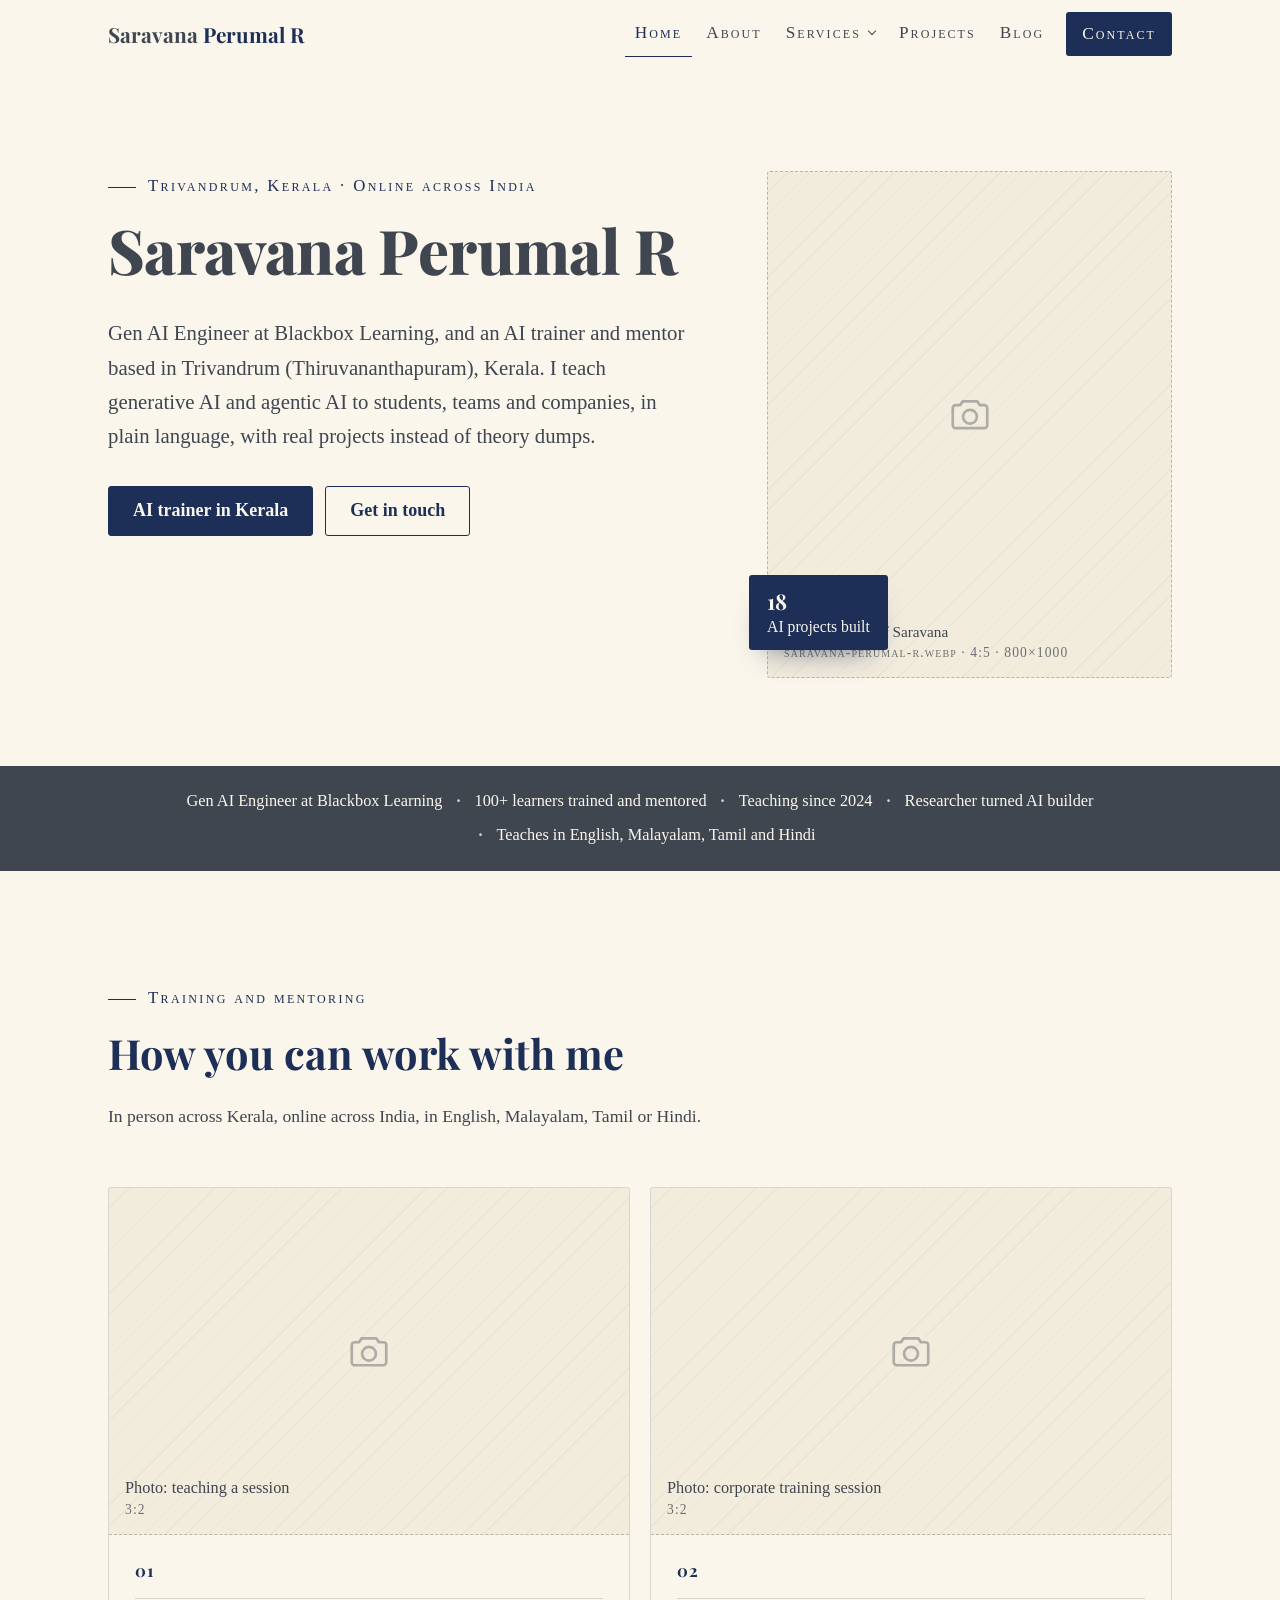
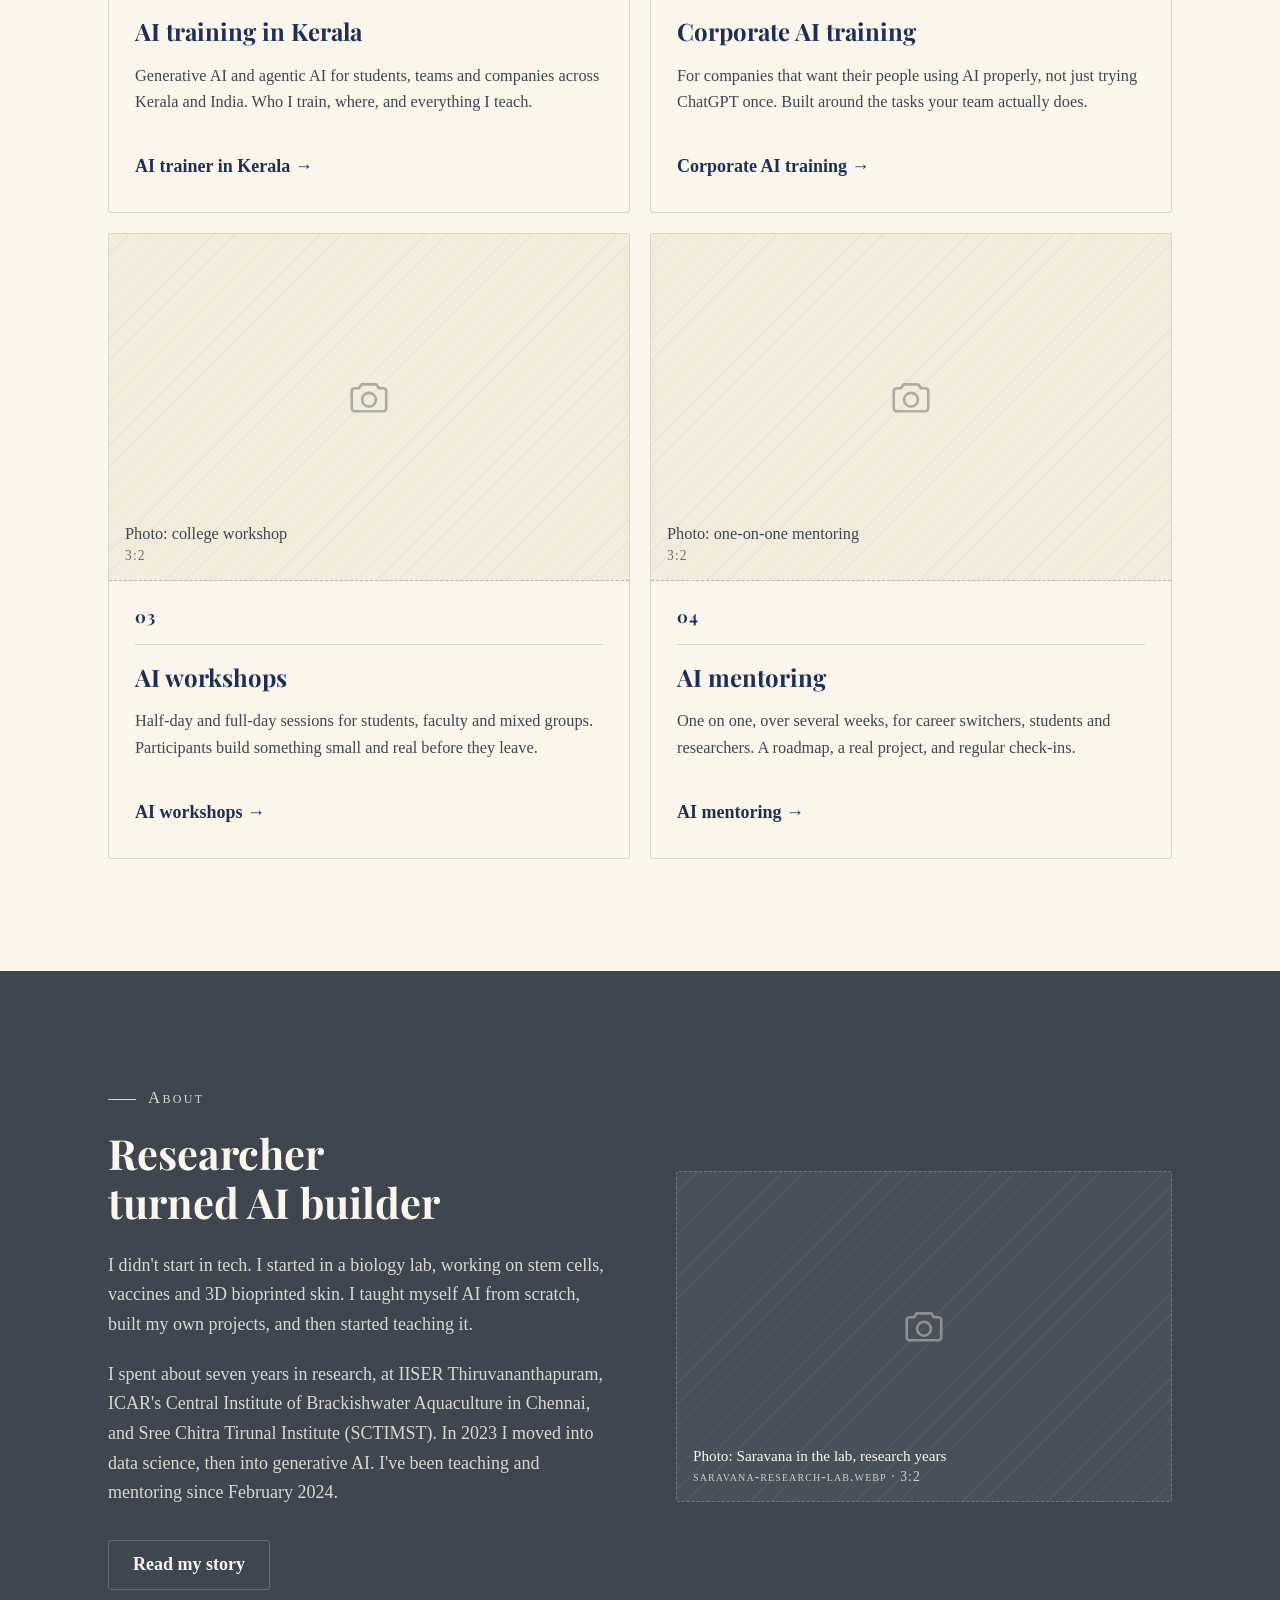
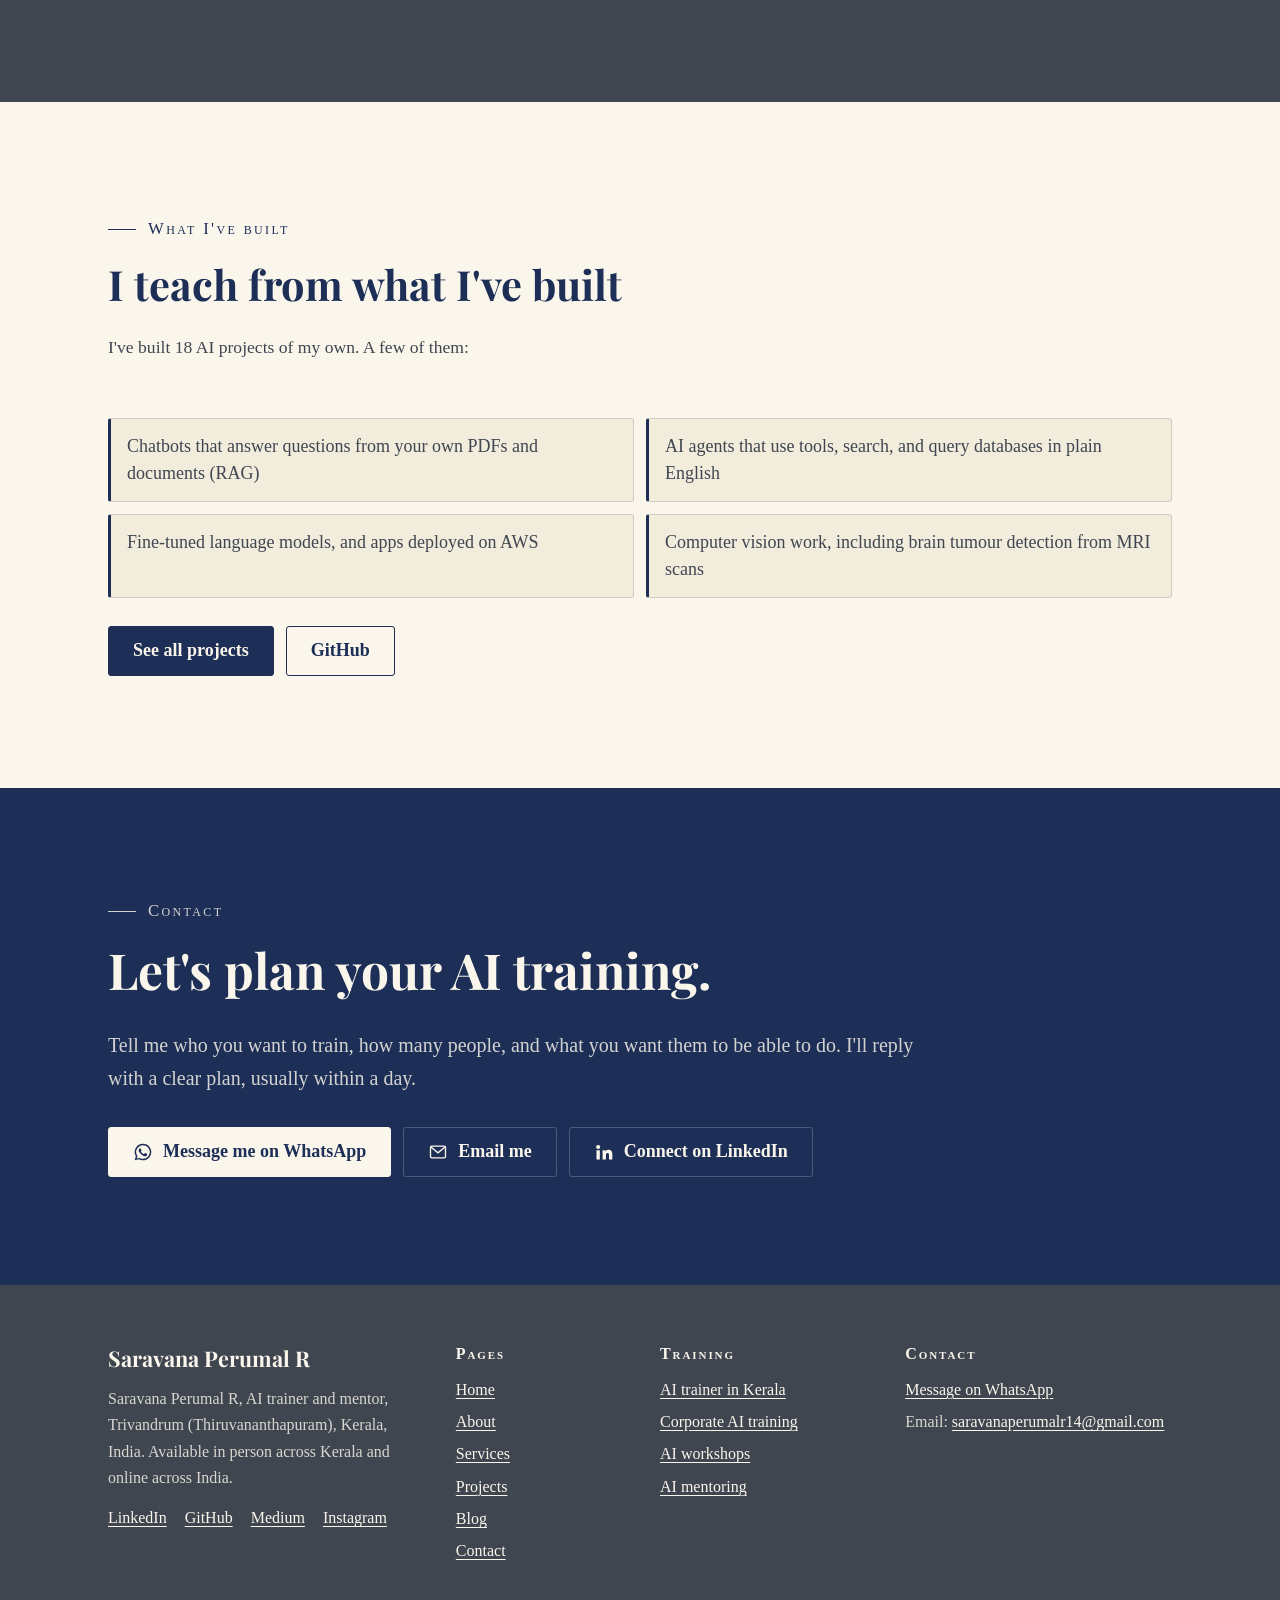
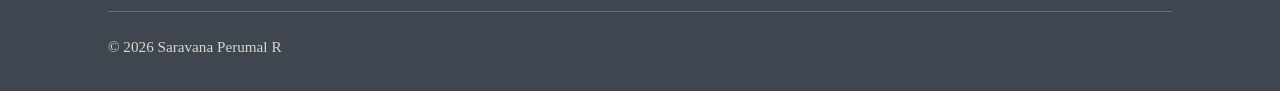
==== index.html @ 4062d957 "Add static personal branding site with AI trainer landing page - Six top-level pages: home, about, s" ====
<!doctype html>
<html lang="en-IN">
<head>
  <meta charset="utf-8">
  <meta name="viewport" content="width=device-width, initial-scale=1">
  <script>document.documentElement.classList.add('js');</script>

  <title>Saravana Perumal R | Gen AI Engineer and AI Trainer in Kerala</title>
  <meta name="description" content="Saravana Perumal R is a Gen AI Engineer at Blackbox Learning and an AI trainer and mentor in Trivandrum, Kerala, teaching generative AI and agentic AI.">
  <meta name="theme-color" content="#1E2F57">

  <!-- TODO: replace YOUR-DOMAIN with the live domain -->
  <link rel="canonical" href="https://YOUR-DOMAIN/">
  <meta property="og:type" content="website">
  <meta property="og:locale" content="en_IN">
  <meta property="og:site_name" content="Saravana Perumal R">
  <meta property="og:title" content="Saravana Perumal R | Gen AI Engineer and AI Trainer in Kerala">
  <meta property="og:description" content="Saravana Perumal R is a Gen AI Engineer at Blackbox Learning and an AI trainer and mentor in Trivandrum, Kerala, teaching generative AI and agentic AI.">
  <meta property="og:url" content="https://YOUR-DOMAIN/">
  <meta property="og:image" content="https://YOUR-DOMAIN/assets/img/ai-trainer-kerala.jpg">
  <meta name="twitter:card" content="summary_large_image">

  <link rel="preconnect" href="https://fonts.googleapis.com">
  <link rel="preconnect" href="https://fonts.gstatic.com" crossorigin>
  <link rel="stylesheet" href="https://fonts.googleapis.com/css2?family=Playfair+Display:wght@700;800&family=Tinos:wght@400;700&display=swap">
  <link rel="stylesheet" href="assets/css/styles.css">

  <script type="application/ld+json">
  {
    "@context": "https://schema.org",
    "@type": "Person",
    "name": "Saravana Perumal R",
    "jobTitle": "Gen AI Engineer",
    "worksFor": { "@type": "Organization", "name": "Blackbox Learning" },
    "url": "https://YOUR-DOMAIN/",
    "email": "saravanaperumalr14@gmail.com",
    "address": {
      "@type": "PostalAddress",
      "addressLocality": "Thiruvananthapuram",
      "addressRegion": "Kerala",
      "addressCountry": "IN"
    },
    "knowsLanguage": ["English", "Malayalam", "Tamil", "Hindi"],
    "sameAs": [
      "https://www.linkedin.com/in/saravana-perumal-r-04b368288",
      "https://github.com/saravanagithub14",
      "https://medium.com/@mynamesaravanaperumal",
      "https://www.instagram.com/prof_ds_"
    ]
  }
  </script>

  <script src="assets/js/main.js" defer></script>
</head>
<body>
  <a class="skip-link" href="#main">Skip to content</a>

  <header class="site-header">
    <div class="container header-inner">
      <a class="brand" href="index.html">Saravana <span>Perumal R</span></a>
      <button class="nav-toggle" type="button" aria-expanded="false" aria-controls="site-nav">
        <span class="nav-toggle-bars" aria-hidden="true"></span>
        Menu
      </button>
      <nav class="site-nav" id="site-nav" aria-label="Main">
        <ul>
          <li><a href="index.html" aria-current="page">Home</a></li>
          <li><a href="about.html">About</a></li>
          <li class="has-sub">
            <a href="services.html">Services</a>
            <ul class="sub-nav" aria-label="Service pages">
              <li><a href="ai-trainer-in-kerala/index.html">AI trainer in Kerala</a></li>
              <li><a href="corporate-ai-training/index.html">Corporate AI training</a></li>
              <li><a href="ai-workshops/index.html">AI workshops</a></li>
              <li><a href="ai-mentor/index.html">AI mentoring</a></li>
            </ul>
          </li>
          <li><a href="projects.html">Projects</a></li>
          <li><a href="blog.html">Blog</a></li>
          <li class="nav-cta"><a href="contact.html">Contact</a></li>
        </ul>
      </nav>
    </div>
  </header>

  <main id="main">
    <section class="hero" aria-labelledby="hero-title">
      <div class="container hero-grid">
        <div>
          <span class="eyebrow">Trivandrum, Kerala · Online across India</span>
          <h1 id="hero-title">Saravana Perumal R</h1>
          <p class="hero-lede">Gen AI Engineer at Blackbox Learning, and an AI trainer and mentor based in Trivandrum (Thiruvananthapuram), Kerala. I teach generative AI and agentic AI to students, teams and companies, in plain language, with real projects instead of theory dumps.</p>
          <div class="btn-row">
            <a class="btn btn--primary" href="ai-trainer-in-kerala/index.html">AI trainer in Kerala</a>
            <a class="btn btn--ghost" href="contact.html">Get in touch</a>
          </div>
        </div>
        <div class="hero-media">
          <!-- IMAGE (hero, no lazy-load): <img class="photo photo--portrait" src="assets/img/saravana-perumal-r.webp" width="800" height="1000" alt="Saravana Perumal R, AI trainer and mentor in Trivandrum, Kerala" fetchpriority="high"> -->
          <div class="img-slot img-slot--portrait" aria-hidden="true">
            <p class="img-slot-label">Photo: portrait of Saravana<small>saravana-perumal-r.webp · 4:5 · 800×1000</small></p>
          </div>
          <p class="hero-badge"><strong>18</strong>AI projects built</p>
        </div>
      </div>
    </section>

    <div class="trust">
      <div class="container">
        <ul aria-label="At a glance">
          <li>Gen AI Engineer at Blackbox Learning</li>
          <li>100+ learners trained and mentored</li>
          <li>Teaching since 2024</li>
          <li>Researcher turned AI builder</li>
          <li>Teaches in English, Malayalam, Tamil and Hindi</li>
        </ul>
      </div>
    </div>

    <section class="section" id="training" aria-labelledby="training-title">
      <div class="container">
        <div class="section-head reveal">
          <span class="eyebrow">Training and mentoring</span>
          <h2 id="training-title">How you can work with me</h2>
          <p>In person across Kerala, online across India, in English, Malayalam, Tamil or Hindi.</p>
        </div>
        <ul class="services-grid services-grid--four">
          <li class="service reveal">
            <h3>AI training in Kerala</h3>
            <p>Generative AI and agentic AI for students, teams and companies across Kerala and India. Who I train, where, and everything I teach.</p>
            <a class="service-link" href="ai-trainer-in-kerala/index.html">AI trainer in Kerala</a>
            <!-- IMAGE: <img class="photo photo--landscape" src="assets/img/ai-workshop-kerala.webp" width="900" height="600" alt="Saravana Perumal R, AI trainer in Kerala, teaching a generative AI workshop" loading="lazy"> -->
            <div class="img-slot img-slot--landscape" aria-hidden="true"><p class="img-slot-label">Photo: teaching a session<small>3:2</small></p></div>
          </li>
          <li class="service reveal">
            <h3>Corporate AI training</h3>
            <p>For companies that want their people using AI properly, not just trying ChatGPT once. Built around the tasks your team actually does.</p>
            <a class="service-link" href="corporate-ai-training/index.html">Corporate AI training</a>
            <div class="img-slot img-slot--landscape" aria-hidden="true"><p class="img-slot-label">Photo: corporate training session<small>3:2</small></p></div>
          </li>
          <li class="service reveal">
            <h3>AI workshops</h3>
            <p>Half-day and full-day sessions for students, faculty and mixed groups. Participants build something small and real before they leave.</p>
            <a class="service-link" href="ai-workshops/index.html">AI workshops</a>
            <div class="img-slot img-slot--landscape" aria-hidden="true"><p class="img-slot-label">Photo: college workshop<small>3:2</small></p></div>
          </li>
          <li class="service reveal">
            <h3>AI mentoring</h3>
            <p>One on one, over several weeks, for career switchers, students and researchers. A roadmap, a real project, and regular check-ins.</p>
            <a class="service-link" href="ai-mentor/index.html">AI mentoring</a>
            <div class="img-slot img-slot--landscape" aria-hidden="true"><p class="img-slot-label">Photo: one-on-one mentoring<small>3:2</small></p></div>
          </li>
        </ul>
      </div>
    </section>

    <section class="section section--dark" aria-labelledby="story-title">
      <div class="container split">
        <div class="reveal">
          <span class="eyebrow">About</span>
          <h2 id="story-title">Researcher turned AI builder</h2>
          <p style="color:rgba(250,246,236,.82)">I didn't start in tech. I started in a biology lab, working on stem cells, vaccines and 3D bioprinted skin. I taught myself AI from scratch, built my own projects, and then started teaching it.</p>
          <p style="color:rgba(250,246,236,.82)">I spent about seven years in research, at IISER Thiruvananthapuram, ICAR's Central Institute of Brackishwater Aquaculture in Chennai, and Sree Chitra Tirunal Institute (SCTIMST). In 2023 I moved into data science, then into generative AI. I've been teaching and mentoring since February 2024.</p>
          <a class="btn btn--outline-light" href="about.html" style="margin-top:12px">Read my story</a>
        </div>
        <!-- IMAGE: <img class="photo photo--landscape" src="assets/img/saravana-research-lab.webp" width="900" height="600" alt="Saravana Perumal R during his research years" loading="lazy"> -->
        <div class="img-slot img-slot--landscape reveal" aria-hidden="true">
          <p class="img-slot-label">Photo: Saravana in the lab, research years<small>saravana-research-lab.webp · 3:2</small></p>
        </div>
      </div>
    </section>

    <section class="section" aria-labelledby="built-title">
      <div class="container">
        <div class="section-head reveal">
          <span class="eyebrow">What I've built</span>
          <h2 id="built-title">I teach from what I've built</h2>
          <p>I've built 18 AI projects of my own. A few of them:</p>
        </div>
        <ul class="built-list reveal" style="margin-top:0">
          <li>Chatbots that answer questions from your own PDFs and documents (RAG)</li>
          <li>AI agents that use tools, search, and query databases in plain English</li>
          <li>Fine-tuned language models, and apps deployed on AWS</li>
          <li>Computer vision work, including brain tumour detection from MRI scans</li>
        </ul>
        <div class="btn-row reveal" style="margin-top:28px"><a class="btn btn--primary" href="projects.html">See all projects</a><a class="btn btn--ghost" href="https://github.com/saravanagithub14" target="_blank" rel="noopener">GitHub</a></div>
      </div>
    </section>

    <section class="cta" id="contact" aria-labelledby="contact-title">
      <div class="container">
        <div class="cta-inner reveal">
          <span class="eyebrow" style="color:rgba(250,246,236,.82)">Contact</span>
          <h2 id="contact-title">Let's plan your AI training.</h2>
          <p>Tell me who you want to train, how many people, and what you want them to be able to do. I'll reply with a clear plan, usually within a day.</p>
          <div class="btn-row">
            <a class="btn btn--light" href="https://wa.me/917012753018?text=Hi%20Saravana%2C%20I%27d%20like%20to%20plan%20an%20AI%20training." target="_blank" rel="noopener">
              <svg viewBox="0 0 24 24" aria-hidden="true" fill="currentColor"><path d="M12 2a10 10 0 0 0-8.6 15.1L2 22l5-1.3A10 10 0 1 0 12 2Zm0 18.2a8.2 8.2 0 0 1-4.2-1.1l-.3-.2-3 .8.8-2.9-.2-.3A8.2 8.2 0 1 1 12 20.2Zm4.5-6.1c-.2-.1-1.5-.7-1.7-.8-.2-.1-.4-.1-.6.1l-.8 1c-.1.2-.3.2-.5.1a6.7 6.7 0 0 1-3.3-2.9c-.2-.4.2-.4.7-1.3.1-.2 0-.3 0-.4l-.8-1.8c-.2-.5-.4-.4-.6-.4h-.5c-.2 0-.4.1-.7.3a2.8 2.8 0 0 0-.9 2.1 4.9 4.9 0 0 0 1 2.6 11.2 11.2 0 0 0 4.3 3.8c1.6.7 2.2.7 3 .6.5-.1 1.5-.6 1.7-1.2.2-.6.2-1.1.2-1.2-.1-.1-.3-.2-.5-.3Z"/></svg>
              Message me on WhatsApp
            </a>
            <a class="btn btn--outline-light" href="mailto:saravanaperumalr14@gmail.com?subject=AI%20training%20enquiry">
              <svg viewBox="0 0 24 24" aria-hidden="true" fill="none" stroke="currentColor" stroke-width="1.6"><rect x="3" y="5" width="18" height="14" rx="1.5"/><path d="m3.5 6 8.5 7 8.5-7"/></svg>
              Email me
            </a>
            <a class="btn btn--outline-light" href="https://www.linkedin.com/in/saravana-perumal-r-04b368288" target="_blank" rel="noopener">
              <svg viewBox="0 0 24 24" aria-hidden="true" fill="currentColor"><path d="M4.98 3.5a2.5 2.5 0 1 1 0 5 2.5 2.5 0 0 1 0-5ZM3 9.75h4V21H3V9.75Zm6.5 0h3.8v1.6h.1c.5-1 1.8-2 3.8-2 4 0 4.8 2.6 4.8 6V21h-4v-5c0-1.2 0-2.8-1.7-2.8s-2 1.3-2 2.7V21h-4V9.75Z"/></svg>
              Connect on LinkedIn
            </a>
          </div>
        </div>
      </div>
    </section>
  </main>

  <footer class="site-footer">
    <div class="container">
      <div class="footer-grid">
        <div>
          <p class="footer-brand">Saravana Perumal R</p>
          <address style="font-style:normal">
            <p>Saravana Perumal R, AI trainer and mentor, Trivandrum (Thiruvananthapuram), Kerala, India. Available in person across Kerala and online across India.</p>
          </address>
          <ul class="footer-social">
            <li><a href="https://www.linkedin.com/in/saravana-perumal-r-04b368288" target="_blank" rel="noopener">LinkedIn</a></li>
            <li><a href="https://github.com/saravanagithub14" target="_blank" rel="noopener">GitHub</a></li>
            <li><a href="https://medium.com/@mynamesaravanaperumal" target="_blank" rel="noopener">Medium</a></li>
            <li><a href="https://www.instagram.com/prof_ds_" target="_blank" rel="noopener">Instagram</a></li>
          </ul>
        </div>
        <div>
          <p class="footer-label">Pages</p>
          <ul class="footer-list">
            <li><a href="index.html">Home</a></li>
            <li><a href="about.html">About</a></li>
            <li><a href="services.html">Services</a></li>
            <li><a href="projects.html">Projects</a></li>
            <li><a href="blog.html">Blog</a></li>
            <li><a href="contact.html">Contact</a></li>
          </ul>
        </div>
        <div>
          <p class="footer-label">Training</p>
          <ul class="footer-list">
            <li><a href="ai-trainer-in-kerala/index.html">AI trainer in Kerala</a></li>
            <li><a href="corporate-ai-training/index.html">Corporate AI training</a></li>
            <li><a href="ai-workshops/index.html">AI workshops</a></li>
            <li><a href="ai-mentor/index.html">AI mentoring</a></li>
          </ul>
        </div>
        <div>
          <p class="footer-label">Contact</p>
          <ul class="footer-list">
            <li><a href="https://wa.me/917012753018" target="_blank" rel="noopener">Message on WhatsApp</a></li>
            <li>Email: <a href="mailto:saravanaperumalr14@gmail.com">saravanaperumalr14@gmail.com</a></li>
          </ul>
        </div>
      </div>
      <p class="footer-base">&copy; <span data-year>2026</span> Saravana Perumal R</p>
    </div>
  </footer>
</body>
</html>
---- assets/css/styles.css ----
/* ==========================================================================
   Saravana Perumal R, AI trainer site
   Palette: warm ivory (primary), slate (secondary), ink blue (highlight)
   Type:    Playfair Display (headings), Tinos (body, buttons, nav)
   ========================================================================== */

:root {
  --ivory: #FAF6EC;
  --slate: #3F4650;
  --ink: #1E2F57;

  /* Tints derived from the three brand colours */
  --ivory-deep: #F2ECDD;               /* card wells on ivory */
  --line: rgba(63, 70, 80, 0.18);      /* hairlines on ivory */
  --line-strong: rgba(63, 70, 80, 0.32);
  --line-on-dark: rgba(250, 246, 236, 0.22);
  --ivory-muted: rgba(250, 246, 236, 0.82);
  --ink-wash: rgba(30, 47, 87, 0.06);

  --font-head: "Playfair Display", Georgia, "Times New Roman", serif;
  --font-body: "Tinos", "Times New Roman", Times, serif;

  --container: 1120px;
  --gutter: 16px;
  --radius: 3px;
  --header-h: 68px;
}

@media (min-width: 640px) {
  :root { --gutter: 28px; }
}

/* ---------- Base ---------- */

*,
*::before,
*::after { box-sizing: border-box; }

html {
  -webkit-text-size-adjust: 100%;
  scroll-behavior: smooth;
  scroll-padding-top: calc(var(--header-h) + 12px);
}

@media (prefers-reduced-motion: reduce) {
  html { scroll-behavior: auto; }
}

body {
  margin: 0;
  background: var(--ivory);
  color: var(--slate);
  font-family: var(--font-body);
  font-size: 18px;
  font-weight: 400;
  line-height: 1.65;
  text-rendering: optimizeLegibility;
  -webkit-font-smoothing: antialiased;
  overflow-x: hidden;
}

img { max-width: 100%; height: auto; display: block; }

h1, h2, h3 {
  font-family: var(--font-head);
  font-weight: 700;
  line-height: 1.18;
  margin: 0 0 0.6em;
  text-wrap: balance;
}

h1 {
  font-weight: 800;
  color: var(--slate);
  font-size: clamp(2.15rem, 1.4rem + 3.6vw, 3.85rem);
  letter-spacing: -0.01em;
  line-height: 1.08;
}

h2 {
  color: var(--ink);
  font-size: clamp(1.75rem, 1.3rem + 1.9vw, 2.6rem);
}

h3 {
  color: var(--ink);
  font-size: clamp(1.25rem, 1.1rem + 0.6vw, 1.5rem);
}

p { margin: 0 0 1.1em; }
p:last-child { margin-bottom: 0; }

a { color: var(--ink); text-underline-offset: 0.18em; text-decoration-thickness: 1px; }
a:hover { text-decoration-thickness: 2px; }

:focus-visible {
  outline: 3px solid var(--ink);
  outline-offset: 3px;
}

.skip-link {
  position: absolute;
  left: var(--gutter);
  top: -100px;
  z-index: 100;
  background: var(--ink);
  color: var(--ivory);
  padding: 10px 16px;
  font-weight: 700;
}
.skip-link:focus { top: 10px; }

.container {
  width: 100%;
  max-width: var(--container);
  margin: 0 auto;
  padding: 0 var(--gutter);
}

.smallcaps {
  font-variant: small-caps;
  letter-spacing: 0.12em;
}

.eyebrow {
  display: inline-block;
  font-variant: small-caps;
  letter-spacing: 0.14em;
  font-size: 1.05rem;
  color: var(--ink);
  margin-bottom: 1rem;
}
.eyebrow::before {
  content: "";
  display: inline-block;
  width: 28px;
  height: 1px;
  background: currentColor;
  vertical-align: middle;
  margin-right: 12px;
}

/* ---------- Buttons ---------- */

.btn {
  display: inline-flex;
  align-items: center;
  justify-content: center;
  gap: 10px;
  min-height: 50px;
  padding: 12px 24px;
  border: 1.5px solid var(--ink);
  border-radius: var(--radius);
  font-family: var(--font-body);
  font-size: 18px;
  font-weight: 700;
  line-height: 1.2;
  text-align: center;
  text-decoration: none;
  cursor: pointer;
  transition: background-color 0.18s ease, color 0.18s ease, border-color 0.18s ease, transform 0.18s ease;
}
.btn:hover { transform: translateY(-1px); }
.btn:active { transform: translateY(0); }

.btn--primary { background: var(--ink); color: var(--ivory); }
.btn--primary:hover { background: #16233F; border-color: #16233F; }

.btn--ghost { background: transparent; color: var(--ink); }
.btn--ghost:hover { background: var(--ink-wash); }

.btn--light { background: var(--ivory); color: var(--ink); border-color: var(--ivory); }
.btn--light:hover { background: #FFFFFF; border-color: #FFFFFF; }

.btn--outline-light { background: transparent; color: var(--ivory); border-color: var(--line-on-dark); }
.btn--outline-light:hover { border-color: var(--ivory); background: rgba(250, 246, 236, 0.08); }

.btn svg { width: 20px; height: 20px; flex: none; }

.btn-row {
  display: flex;
  flex-wrap: wrap;
  gap: 12px;
}

@media (max-width: 539px) {
  .btn-row .btn { width: 100%; }
}

/* ---------- Header and navigation ---------- */

.site-header {
  position: sticky;
  top: 0;
  z-index: 50;
  background: rgba(250, 246, 236, 0.94);
  backdrop-filter: saturate(140%) blur(8px);
  -webkit-backdrop-filter: saturate(140%) blur(8px);
  border-bottom: 1px solid transparent;
  transition: border-color 0.2s ease, box-shadow 0.2s ease;
}
.site-header.is-scrolled {
  border-bottom-color: var(--line);
  box-shadow: 0 6px 24px -18px rgba(30, 47, 87, 0.5);
}

.header-inner {
  display: flex;
  align-items: center;
  justify-content: space-between;
  gap: 24px;
  height: var(--header-h);
}

.brand {
  font-family: var(--font-head);
  font-weight: 700;
  font-size: 1.3rem;
  color: var(--slate);
  text-decoration: none;
  white-space: nowrap;
}
.brand span { color: var(--ink); }

.site-nav ul {
  list-style: none;
  margin: 0;
  padding: 0;
  display: flex;
  align-items: center;
  gap: 4px;
}

.site-nav a {
  display: block;
  padding: 8px 10px;
  font-family: var(--font-body);
  font-variant: small-caps;
  letter-spacing: 0.12em;
  font-size: 1.08rem;
  color: var(--slate);
  text-decoration: none;
  border-bottom: 1.5px solid transparent;
  transition: color 0.15s ease, border-color 0.15s ease;
}
.site-nav a:hover,
.site-nav a.is-active,
.site-nav a[aria-current="page"] {
  color: var(--ink);
  border-bottom-color: var(--ink);
}
.site-nav .nav-cta a {
  margin-left: 8px;
  padding: 8px 16px;
  background: var(--ink);
  color: var(--ivory);
  border-radius: var(--radius);
  border-bottom: 0;
}
.site-nav .nav-cta a:hover { background: #16233F; color: var(--ivory); }

.nav-toggle {
  display: none;
  align-items: center;
  gap: 8px;
  min-height: 44px;
  padding: 8px 12px;
  background: transparent;
  border: 1.5px solid var(--line-strong);
  border-radius: var(--radius);
  color: var(--ink);
  font-family: var(--font-body);
  font-variant: small-caps;
  letter-spacing: 0.12em;
  font-size: 1.05rem;
  cursor: pointer;
}
.nav-toggle-bars,
.nav-toggle-bars::before,
.nav-toggle-bars::after {
  display: block;
  width: 18px;
  height: 1.5px;
  background: currentColor;
  transition: transform 0.2s ease, opacity 0.2s ease;
}
.nav-toggle-bars { position: relative; }
.nav-toggle-bars::before,
.nav-toggle-bars::after { content: ""; position: absolute; left: 0; }
.nav-toggle-bars::before { top: -6px; }
.nav-toggle-bars::after { top: 6px; }
.nav-toggle[aria-expanded="true"] .nav-toggle-bars { background: transparent; }
.nav-toggle[aria-expanded="true"] .nav-toggle-bars::before { transform: translateY(6px) rotate(45deg); }
.nav-toggle[aria-expanded="true"] .nav-toggle-bars::after { transform: translateY(-6px) rotate(-45deg); }

@media (max-width: 1099px) {
  .js .nav-toggle { display: inline-flex; }

  .js .site-nav {
    position: absolute;
    top: var(--header-h);
    left: 0;
    right: 0;
    background: var(--ivory);
    border-bottom: 1px solid var(--line);
    box-shadow: 0 18px 30px -24px rgba(30, 47, 87, 0.6);
    display: none;
  }
  .js .site-nav.is-open { display: block; }

  .site-nav ul {
    flex-direction: column;
    align-items: stretch;
    gap: 0;
    padding: 8px var(--gutter) 20px;
  }
  .site-nav a {
    padding: 14px 4px;
    border-bottom: 1px solid var(--line);
    font-size: 1.15rem;
  }
  .site-nav a:hover,
  .site-nav a.is-active,
  .site-nav a[aria-current="page"] { border-bottom-color: var(--line); }
  .site-nav .nav-cta a {
    margin: 16px 0 0;
    text-align: center;
    padding: 14px 16px;
  }

  /* Without JS, show the nav as a scrollable row */
  html:not(.js) .site-nav ul { flex-direction: row; overflow-x: auto; padding: 0; }
  html:not(.js) .header-inner { height: auto; flex-wrap: wrap; padding: 10px 0; }
}

/* ---------- Services dropdown ---------- */

.site-nav .has-sub { position: relative; }
.site-nav .has-sub > a::after {
  content: "";
  display: inline-block;
  width: 6px;
  height: 6px;
  margin-left: 8px;
  border-right: 1.5px solid currentColor;
  border-bottom: 1.5px solid currentColor;
  transform: rotate(45deg);
  vertical-align: 0.22em;
}

@media (min-width: 1100px) {
  .site-nav .sub-nav {
    position: absolute;
    top: 100%;
    left: 0;
    z-index: 60;
    display: block;
    min-width: 260px;
    padding: 8px 0;
    background: var(--ivory);
    border: 1px solid var(--line);
    border-top: 3px solid var(--ink);
    border-radius: var(--radius);
    box-shadow: 0 18px 34px -22px rgba(30, 47, 87, 0.55);
    opacity: 0;
    visibility: hidden;
    transform: translateY(6px);
    transition: opacity 0.16s ease, transform 0.16s ease, visibility 0.16s;
  }
  .site-nav .has-sub:hover .sub-nav,
  .site-nav .has-sub:focus-within .sub-nav {
    opacity: 1;
    visibility: visible;
    transform: none;
  }
  .site-nav .sub-nav a {
    padding: 10px 18px;
    border-bottom: 0;
    font-size: 1.04rem;
    white-space: nowrap;
  }
  .site-nav .sub-nav a:hover,
  .site-nav .sub-nav a[aria-current="page"] {
    background: var(--ink-wash);
    border-bottom: 0;
  }
}

@media (max-width: 1099px) {
  .site-nav .sub-nav {
    display: flex;
    padding: 0 0 0 20px;
  }
  .site-nav .sub-nav a { font-size: 1.05rem; padding: 12px 4px; }
  .site-nav .has-sub > a::after { display: none; }
  html:not(.js) .site-nav .sub-nav { display: none; }
}

/* ---------- Sections ---------- */

.section { padding: clamp(64px, 9vw, 112px) 0; }
.section--tight { padding: clamp(48px, 6vw, 72px) 0; }

.section--dark {
  background: var(--slate);
  color: var(--ivory);
}
.section--dark h2,
.section--dark h3 { color: var(--ivory); }
.section--dark a { color: var(--ivory); }
.section--dark .eyebrow { color: var(--ivory-muted); }

.section-head { max-width: 760px; margin-bottom: clamp(36px, 5vw, 56px); }
.section-head p { font-size: 1.1rem; }

/* ---------- Hero ---------- */

.hero { padding: clamp(48px, 8vw, 104px) 0 clamp(48px, 7vw, 88px); }

.hero-grid {
  display: grid;
  gap: clamp(40px, 6vw, 72px);
  align-items: start;
}
@media (min-width: 960px) {
  .hero-grid { grid-template-columns: minmax(0, 1.45fr) minmax(0, 1fr); }
}

.hero h1 { margin-bottom: 0.55em; }

.hero-lede {
  font-size: clamp(1.15rem, 1.05rem + 0.4vw, 1.3rem);
  color: var(--slate);
}

.hero .btn-row { margin-top: 2rem; }

.journey {
  position: relative;
  background: var(--ivory-deep);
  border: 1px solid var(--line);
  border-top: 4px solid var(--ink);
  border-radius: var(--radius);
  padding: 28px 28px 30px;
}
.journey-title {
  font-family: var(--font-head);
  font-weight: 700;
  font-size: 1.35rem;
  color: var(--ink);
  margin: 0 0 1.2rem;
  line-height: 1.25;
}
.journey ol {
  list-style: none;
  margin: 0;
  padding: 0;
  position: relative;
}
.journey ol::before {
  content: "";
  position: absolute;
  left: 5px;
  top: 10px;
  bottom: 10px;
  width: 1px;
  background: var(--line-strong);
}
.journey li {
  position: relative;
  padding: 0 0 18px 30px;
}
.journey li:last-child { padding-bottom: 0; }
.journey li::before {
  content: "";
  position: absolute;
  left: 0;
  top: 8px;
  width: 11px;
  height: 11px;
  border-radius: 50%;
  background: var(--ivory-deep);
  border: 1.5px solid var(--ink);
}
.journey li:last-child::before { background: var(--ink); }
.journey-when {
  display: block;
  font-variant: small-caps;
  letter-spacing: 0.12em;
  font-size: 0.98rem;
  font-weight: 700;
  color: var(--ink);
}
.journey-what { display: block; font-size: 1.02rem; line-height: 1.5; }

/* Trust line */
.trust {
  background: var(--slate);
  color: var(--ivory);
  padding: 22px 0;
}
.trust ul {
  list-style: none;
  margin: 0;
  padding: 0;
  display: flex;
  flex-wrap: wrap;
  justify-content: center;
  gap: 8px 0;
  font-size: 1.02rem;
}
.trust li { position: relative; }

/* Mobile: stacked list with small round bullets */
@media (max-width: 719px) {
  .trust ul { flex-direction: column; align-items: flex-start; gap: 6px; }
  .trust li { padding-left: 18px; }
  .trust li::before {
    content: "";
    position: absolute;
    left: 0;
    top: 0.72em;
    width: 7px;
    height: 7px;
    border-radius: 50%;
    background: var(--ivory-muted);
  }
}

/* Wider screens: one line, separated by middle dots */
@media (min-width: 720px) {
  .trust li { display: inline-flex; align-items: center; }
  .trust li + li::before {
    content: "\00B7";
    margin: 0 14px;
    color: var(--ivory-muted);
    font-weight: 700;
  }
}

/* ---------- About ---------- */

.about-grid {
  display: grid;
  gap: 40px;
}
@media (min-width: 960px) {
  .about-grid { grid-template-columns: minmax(0, 0.85fr) minmax(0, 1.6fr); gap: 72px; }
}

.about-aside p { font-size: 1.1rem; }

.about-block + .about-block {
  margin-top: 44px;
  padding-top: 44px;
  border-top: 1px solid var(--line);
}

.built-list {
  list-style: none;
  margin: 1.2rem 0 1.4rem;
  padding: 0;
  display: grid;
  gap: 12px;
}
@media (min-width: 640px) {
  .built-list { grid-template-columns: 1fr 1fr; }
}
.built-list li {
  background: var(--ivory-deep);
  border: 1px solid var(--line);
  border-left: 3px solid var(--ink);
  border-radius: var(--radius);
  padding: 14px 16px;
  line-height: 1.5;
}

.stats {
  margin: 1.6rem 0 0;
  display: grid;
  grid-template-columns: repeat(3, minmax(0, 1fr));
  gap: 12px;
}
@media (min-width: 960px) {
  .stats { grid-template-columns: 1fr; gap: 0; }
  .stats > div { padding: 18px 0; border-top: 1px solid var(--line); }
  .stats > div:last-child { border-bottom: 1px solid var(--line); }
}
.stats dt {
  font-family: var(--font-head);
  font-weight: 800;
  font-size: clamp(1.6rem, 1.3rem + 1.4vw, 2.4rem);
  line-height: 1.1;
  color: var(--ink);
}
.stats dd {
  margin: 4px 0 0;
  font-size: 1rem;
  line-height: 1.4;
}

/* ---------- Services ---------- */

.services-grid {
  list-style: none;
  margin: 0;
  padding: 0;
  display: grid;
  gap: 20px;
  counter-reset: svc;
}
@media (min-width: 680px) {
  .services-grid { grid-template-columns: 1fr 1fr; }
}
@media (min-width: 1040px) {
  .services-grid { grid-template-columns: 1fr 1fr 1fr; }
}

.service {
  counter-increment: svc;
  position: relative;
  display: flex;
  flex-direction: column;
  background: var(--ivory);
  border: 1px solid var(--line);
  border-radius: var(--radius);
  padding: 28px 26px 30px;
  transition: border-color 0.2s ease, transform 0.2s ease, box-shadow 0.2s ease;
}
.service:hover {
  border-color: var(--ink);
  transform: translateY(-3px);
  box-shadow: 0 18px 34px -26px rgba(30, 47, 87, 0.55);
}
.service::before {
  content: counter(svc, decimal-leading-zero);
  font-family: var(--font-head);
  font-weight: 700;
  font-size: 1.05rem;
  color: var(--ink);
  letter-spacing: 0.06em;
  display: block;
  padding-bottom: 14px;
  margin-bottom: 18px;
  border-bottom: 1px solid var(--line);
}
.service h3 { margin-bottom: 0.7em; }
.service p { font-size: 1.02rem; }

.services-foot {
  margin-top: 40px;
  display: flex;
  flex-wrap: wrap;
  align-items: center;
  justify-content: space-between;
  gap: 16px 24px;
  padding-top: 28px;
  border-top: 1px solid var(--line);
}
.services-foot p { margin: 0; font-size: 1.1rem; max-width: 620px; }

/* ---------- Who and where (dark band) ---------- */

.where-grid {
  display: grid;
  gap: 48px;
}
@media (min-width: 960px) {
  .where-grid { grid-template-columns: 1fr 1fr; gap: 72px; }
}

.who-list {
  list-style: none;
  margin: 0;
  padding: 0;
}
.who-list li {
  position: relative;
  padding: 14px 0 14px 34px;
  border-top: 1px solid var(--line-on-dark);
}
.who-list li:last-child { border-bottom: 1px solid var(--line-on-dark); }
.who-list li::before {
  content: "";
  position: absolute;
  left: 2px;
  top: 1.45em;
  width: 16px;
  height: 1.5px;
  background: var(--ivory);
}

.where-copy p { color: var(--ivory-muted); }
.where-copy p strong { color: var(--ivory); }

.cities {
  list-style: none;
  margin: 1.4rem 0 0.8rem;
  padding: 0;
  display: flex;
  flex-wrap: wrap;
  gap: 10px;
}
.cities li {
  padding: 7px 14px;
  border: 1px solid var(--line-on-dark);
  border-radius: 999px;
  font-size: 1rem;
  color: var(--ivory);
}
.cities-label {
  font-variant: small-caps;
  letter-spacing: 0.12em;
  font-weight: 700;
  color: var(--ivory);
  margin: 1.8rem 0 0;
}
.cities-note { font-size: 1rem; }

/* ---------- FAQ ---------- */

.faq-grid {
  display: grid;
  gap: 32px;
}
@media (min-width: 960px) {
  .faq-grid { grid-template-columns: minmax(0, 0.8fr) minmax(0, 1.7fr); gap: 72px; }
  .faq-grid .section-head { position: sticky; top: calc(var(--header-h) + 32px); align-self: start; }
}

.faq-list { border-top: 1px solid var(--line-strong); }

.faq-item { border-bottom: 1px solid var(--line-strong); }

.faq-item summary {
  list-style: none;
  cursor: pointer;
  display: flex;
  align-items: flex-start;
  justify-content: space-between;
  gap: 20px;
  padding: 22px 0;
}
.faq-item summary::-webkit-details-marker { display: none; }
.faq-item summary h3 {
  margin: 0;
  font-size: clamp(1.15rem, 1.05rem + 0.4vw, 1.3rem);
  line-height: 1.35;
}
.faq-item summary:hover h3 { text-decoration: underline; text-decoration-thickness: 1px; text-underline-offset: 0.2em; }

.faq-icon {
  position: relative;
  flex: none;
  width: 30px;
  height: 30px;
  margin-top: 2px;
  border: 1.5px solid var(--ink);
  border-radius: 50%;
  transition: background-color 0.2s ease;
}
.faq-icon::before,
.faq-icon::after {
  content: "";
  position: absolute;
  left: 50%;
  top: 50%;
  width: 12px;
  height: 1.5px;
  background: var(--ink);
  transform: translate(-50%, -50%);
  transition: transform 0.2s ease, background-color 0.2s ease;
}
.faq-icon::after { transform: translate(-50%, -50%) rotate(90deg); }
.faq-item[open] .faq-icon { background: var(--ink); }
.faq-item[open] .faq-icon::before,
.faq-item[open] .faq-icon::after { background: var(--ivory); }
.faq-item[open] .faq-icon::after { transform: translate(-50%, -50%) rotate(0deg); }

.faq-answer {
  padding: 0 52px 24px 0;
}
@media (max-width: 539px) {
  .faq-answer { padding-right: 0; }
}

/* ---------- Call to action (ink blue band) ---------- */

.cta {
  background: var(--ink);
  color: var(--ivory);
  padding: clamp(64px, 9vw, 108px) 0;
}
.cta-inner { max-width: 820px; }
.cta h2 {
  color: var(--ivory);
  font-size: clamp(2rem, 1.4rem + 2.6vw, 3.1rem);
  font-weight: 700;
}
.cta p {
  font-size: clamp(1.1rem, 1.02rem + 0.35vw, 1.25rem);
  color: var(--ivory-muted);
  margin-bottom: 2rem;
}

/* ---------- Footer ---------- */

.site-footer {
  background: var(--slate);
  color: var(--ivory-muted);
  padding: 56px 0 32px;
  font-size: 1rem;
}
.site-footer a { color: var(--ivory); }

.footer-grid {
  display: grid;
  gap: 32px;
}
@media (min-width: 640px) {
  .footer-grid { grid-template-columns: 1fr 1fr; }
}
@media (min-width: 1000px) {
  .footer-grid { grid-template-columns: 1.5fr 0.8fr 1fr 1.3fr; gap: 40px; }
}
.footer-list { overflow-wrap: anywhere; }

.footer-brand {
  font-family: var(--font-head);
  font-weight: 700;
  font-size: 1.35rem;
  color: var(--ivory);
  margin: 0 0 0.6rem;
}

.footer-label {
  font-variant: small-caps;
  letter-spacing: 0.12em;
  font-weight: 700;
  color: var(--ivory);
  margin: 0 0 0.6rem;
}

.footer-list { list-style: none; margin: 0; padding: 0; }
.footer-list li { margin-bottom: 6px; }

.footer-base {
  margin-top: 40px;
  padding-top: 22px;
  border-top: 1px solid var(--line-on-dark);
  font-size: 0.95rem;
}

/* ---------- Image slots (empty frames until real photos arrive) ----------
   To fill one: replace the whole <div class="img-slot ..."> with
   <img class="photo photo--portrait" src="..." width=".." height=".." alt="..." loading="lazy">
   using the same aspect modifier. Drop loading="lazy" for the hero image. */

.img-slot {
  position: relative;
  display: flex;
  align-items: flex-end;
  width: 100%;
  background:
    repeating-linear-gradient(135deg, transparent 0 14px, rgba(63, 70, 80, 0.045) 14px 15px),
    var(--ivory-deep);
  border: 1.5px dashed var(--line-strong);
  border-radius: var(--radius);
  overflow: hidden;
  color: var(--slate);
}
.img-slot::before {
  content: "";
  position: absolute;
  left: 50%;
  top: 50%;
  width: 46px;
  height: 46px;
  transform: translate(-50%, -70%);
  background: currentColor;
  opacity: 0.38;
  -webkit-mask: url("data:image/svg+xml,%3Csvg xmlns='http://www.w3.org/2000/svg' viewBox='0 0 24 24' fill='none' stroke='black' stroke-width='1.4' stroke-linejoin='round'%3E%3Cpath d='M3 8.5A1.5 1.5 0 0 1 4.5 7h2.3l1.4-2h7.6l1.4 2h2.3A1.5 1.5 0 0 1 21 8.5v9a1.5 1.5 0 0 1-1.5 1.5h-15A1.5 1.5 0 0 1 3 17.5z'/%3E%3Ccircle cx='12' cy='13' r='3.6'/%3E%3C/svg%3E") center / contain no-repeat;
          mask: url("data:image/svg+xml,%3Csvg xmlns='http://www.w3.org/2000/svg' viewBox='0 0 24 24' fill='none' stroke='black' stroke-width='1.4' stroke-linejoin='round'%3E%3Cpath d='M3 8.5A1.5 1.5 0 0 1 4.5 7h2.3l1.4-2h7.6l1.4 2h2.3A1.5 1.5 0 0 1 21 8.5v9a1.5 1.5 0 0 1-1.5 1.5h-15A1.5 1.5 0 0 1 3 17.5z'/%3E%3Ccircle cx='12' cy='13' r='3.6'/%3E%3C/svg%3E") center / contain no-repeat;
}
.img-slot-label {
  position: relative;
  margin: 0;
  padding: 14px 16px;
  font-size: 0.95rem;
  line-height: 1.35;
}
.img-slot-label small {
  display: block;
  margin-top: 2px;
  font-size: 0.85rem;
  font-variant: small-caps;
  letter-spacing: 0.08em;
  opacity: 0.75;
}

.section--dark .img-slot,
.cta .img-slot {
  color: var(--ivory);
  background:
    repeating-linear-gradient(135deg, transparent 0 14px, rgba(250, 246, 236, 0.05) 14px 15px),
    rgba(250, 246, 236, 0.06);
  border-color: var(--line-on-dark);
}

.img-slot--portrait,  .photo--portrait  { aspect-ratio: 4 / 5; }
.img-slot--landscape, .photo--landscape { aspect-ratio: 3 / 2; }
.img-slot--wide,      .photo--wide      { aspect-ratio: 16 / 9; }
.img-slot--square,    .photo--square    { aspect-ratio: 1 / 1; }

.photo {
  display: block;
  width: 100%;
  height: auto;
  object-fit: cover;
  border-radius: var(--radius);
  background: var(--ivory-deep);
}

/* Hero image column */
.hero-media { position: relative; }
@media (max-width: 959px) {
  .hero-media { max-width: 460px; }
}
.hero-badge {
  position: absolute;
  left: -18px;
  bottom: 28px;
  background: var(--ink);
  color: var(--ivory);
  border-radius: var(--radius);
  padding: 12px 18px;
  font-size: 0.98rem;
  line-height: 1.35;
  box-shadow: 0 16px 30px -18px rgba(30, 47, 87, 0.7);
}
.hero-badge strong { display: block; font-family: var(--font-head); font-size: 1.35rem; }
@media (max-width: 539px) {
  .hero-badge { left: 12px; bottom: 12px; }
}

/* Horizontal journey on wide screens */
.journey--row { margin-top: 32px; }
@media (min-width: 760px) {
  .journey--row ol { display: grid; grid-template-columns: repeat(4, 1fr); gap: 20px; }
  .journey--row ol::before { left: 0; right: 0; top: 5px; bottom: auto; width: auto; height: 1px; }
  .journey--row li { padding: 26px 0 0; }
  .journey--row li::before { top: 0; }
}

.about-photo { margin-top: 28px; }

/* Card media and links */
.service .img-slot,
.service .photo {
  order: -1;
  margin: -28px -26px 22px;
  width: calc(100% + 52px);
  border-radius: var(--radius) var(--radius) 0 0;
}
.service .img-slot { border-width: 0 0 1.5px; }
.service-link {
  margin-top: auto;
  padding-top: 18px;
  font-weight: 700;
  text-decoration: none;
}
.service-link::after { content: " \2192"; }
.service-link:hover { text-decoration: underline; }

/* Cards on a dark band */
.section--dark .service {
  background: rgba(250, 246, 236, 0.05);
  border-color: var(--line-on-dark);
}
.section--dark .service:hover { border-color: var(--ivory); }
.section--dark .service::before { color: var(--ivory); border-bottom-color: var(--line-on-dark); }
.section--dark .service p { color: var(--ivory-muted); }

/* Four cards: two per row on wide screens */
@media (min-width: 1040px) {
  .services-grid--four { grid-template-columns: 1fr 1fr; }
}

/* Gallery */
.gallery {
  display: grid;
  gap: 16px;
  grid-template-columns: 1fr 1fr;
}
.gallery > :first-child { grid-column: span 2; }
@media (min-width: 860px) {
  .gallery { grid-template-columns: repeat(3, 1fr); gap: 20px; }
  .gallery > :first-child { grid-column: span 2; grid-row: span 2; aspect-ratio: auto; height: 100%; }
}
@media (max-width: 479px) {
  .gallery .img-slot-label small { display: none; }
}

/* Two column split */
.split {
  display: grid;
  gap: 40px;
  align-items: center;
}
@media (min-width: 900px) {
  .split { grid-template-columns: 1fr 1fr; gap: 72px; }
  .split--media-left > :first-child { order: 2; }
}

/* Numbered points (what you leave with, how it works) */
.points {
  list-style: none;
  margin: 0;
  padding: 0;
  display: grid;
  gap: 16px;
  counter-reset: pt;
}
@media (min-width: 760px) {
  .points { grid-template-columns: repeat(3, 1fr); gap: 20px; }
}
.points li {
  counter-increment: pt;
  background: var(--ivory-deep);
  border: 1px solid var(--line);
  border-top: 3px solid var(--ink);
  border-radius: var(--radius);
  padding: 22px 22px 24px;
}
.points li::before {
  content: counter(pt, decimal-leading-zero);
  display: block;
  font-family: var(--font-head);
  font-weight: 700;
  color: var(--ink);
  margin-bottom: 8px;
}
.points h3 { margin-bottom: 0.4em; }
.points p { font-size: 1.02rem; }

.check-list {
  list-style: none;
  margin: 0;
  padding: 0;
}
.check-list li {
  position: relative;
  padding: 12px 0 12px 32px;
  border-top: 1px solid var(--line);
}
.check-list li:last-child { border-bottom: 1px solid var(--line); }
.check-list li::before {
  content: "";
  position: absolute;
  left: 2px;
  top: 1.3em;
  width: 14px;
  height: 7px;
  border-left: 2px solid var(--ink);
  border-bottom: 2px solid var(--ink);
  transform: rotate(-45deg);
}

/* Breadcrumbs */
.breadcrumb ol {
  list-style: none;
  display: flex;
  flex-wrap: wrap;
  margin: 0 0 1.4rem;
  padding: 0;
  font-size: 0.98rem;
}
.breadcrumb li + li::before {
  content: "/";
  margin: 0 10px;
  color: var(--line-strong);
}
.breadcrumb a { color: var(--slate); }
.breadcrumb [aria-current="page"] { color: var(--ink); }

/* Plain FAQ (service pages, no structured data) */
.faq-plain .faq-item summary h3 { font-size: clamp(1.1rem, 1.02rem + 0.35vw, 1.25rem); }

/* ---------- Featured landing page block ---------- */

.feature-card {
  display: grid;
  gap: 28px;
  align-items: center;
  background: var(--ink);
  color: var(--ivory);
  border-radius: var(--radius);
  padding: clamp(24px, 4.5vw, 48px);
}
@media (min-width: 900px) {
  .feature-card { grid-template-columns: 1.3fr 1fr; gap: 48px; }
}
.feature-card h2 { color: var(--ivory); }
.feature-card p { color: var(--ivory-muted); font-size: 1.1rem; }
.feature-card .eyebrow { color: var(--ivory-muted); }
.feature-card .img-slot {
  color: var(--ivory);
  background:
    repeating-linear-gradient(135deg, transparent 0 14px, rgba(250, 246, 236, 0.05) 14px 15px),
    rgba(250, 246, 236, 0.06);
  border-color: var(--line-on-dark);
}
.feature-links {
  list-style: none;
  margin: 20px 0 0;
  padding: 0;
  display: flex;
  flex-wrap: wrap;
  gap: 8px 22px;
}
.feature-links a { color: var(--ivory); font-weight: 700; }

/* ---------- Inner page header ---------- */

.page-hero { padding: clamp(48px, 7vw, 96px) 0 clamp(40px, 6vw, 72px); }
.page-hero h1 { font-size: clamp(2.1rem, 1.4rem + 3vw, 3.4rem); max-width: 22ch; }
.page-hero .hero-lede { max-width: 680px; }
.page-hero .hero-grid { align-items: center; }

/* ---------- Experience timeline ---------- */

.timeline {
  list-style: none;
  margin: 0;
  padding: 0;
  border-top: 1px solid var(--line-strong);
}
.timeline li {
  display: grid;
  gap: 4px 32px;
  padding: 22px 0;
  border-bottom: 1px solid var(--line-strong);
}
@media (min-width: 760px) {
  .timeline li { grid-template-columns: 230px 1fr; }
}
.timeline-when {
  font-variant: small-caps;
  letter-spacing: 0.1em;
  font-weight: 700;
  color: var(--ink);
}
.timeline h3 { margin: 0 0 0.2em; }
.timeline-org { margin: 0 0 0.4em; font-style: italic; }
.timeline p:last-child { margin-bottom: 0; }

/* ---------- Tags ---------- */

.tags {
  list-style: none;
  display: flex;
  flex-wrap: wrap;
  gap: 6px;
  margin: 4px 0 0;
  padding: 0;
}
.tags li {
  font-size: 0.88rem;
  padding: 2px 10px;
  border: 1px solid var(--line-strong);
  border-radius: 999px;
  font-variant: small-caps;
  letter-spacing: 0.06em;
  color: var(--ink);
}

/* ---------- Blog ---------- */

.posts {
  display: grid;
  gap: 24px;
}
@media (min-width: 680px) { .posts { grid-template-columns: 1fr 1fr; } }
@media (min-width: 1040px) { .posts { grid-template-columns: 1fr 1fr 1fr; } }

.post-card {
  display: flex;
  flex-direction: column;
  background: var(--ivory);
  border: 1px solid var(--line);
  border-radius: var(--radius);
  overflow: hidden;
  transition: border-color 0.2s ease, transform 0.2s ease;
}
.post-card:hover { border-color: var(--ink); transform: translateY(-3px); }
.post-card > a { color: inherit; text-decoration: none; display: flex; flex-direction: column; height: 100%; }
.post-card .img-slot,
.post-card .photo { border-radius: 0; }
.post-card .img-slot { border-width: 0 0 1.5px; }
.post-body { padding: 20px 22px 24px; }
.post-meta {
  font-variant: small-caps;
  letter-spacing: 0.1em;
  font-size: 0.95rem;
  color: var(--ink);
  margin-bottom: 0.5em;
}
.post-title {
  font-size: clamp(1.2rem, 1.1rem + 0.4vw, 1.4rem);
  margin-bottom: 0.5em;
}
.post-body p { font-size: 1.02rem; }

.skeleton {
  height: 12px;
  margin-bottom: 10px;
  border-radius: 2px;
  background: rgba(63, 70, 80, 0.12);
}
.skeleton--meta { width: 34%; height: 10px; margin-bottom: 16px; }
.skeleton--title { width: 85%; height: 20px; margin-bottom: 14px; }
.skeleton--short { width: 55%; }

.medium-band {
  display: flex;
  flex-wrap: wrap;
  align-items: center;
  justify-content: space-between;
  gap: 16px 32px;
  margin-top: 40px;
  padding: 28px;
  border: 1px solid var(--line);
  border-left: 4px solid var(--ink);
  border-radius: var(--radius);
  background: var(--ivory-deep);
}
.medium-band p { margin: 0; font-size: 1.1rem; max-width: 620px; }

/* ---------- Contact ---------- */

.contact-grid {
  display: grid;
  gap: 48px;
}
@media (min-width: 960px) {
  .contact-grid { grid-template-columns: minmax(0, 1.4fr) minmax(0, 1fr); gap: 64px; }
}

.form-card {
  background: var(--ivory-deep);
  border: 1px solid var(--line);
  border-top: 4px solid var(--ink);
  border-radius: var(--radius);
  padding: clamp(24px, 4vw, 40px);
}
.form { display: grid; gap: 18px; }
.field { display: grid; gap: 6px; }
.field label { font-weight: 700; color: var(--ink); }
.field .optional { font-weight: 400; color: var(--slate); font-size: 0.95rem; }
.field input,
.field select,
.field textarea {
  width: 100%;
  min-height: 50px;
  padding: 12px 14px;
  font-family: var(--font-body);
  font-size: 18px;
  color: var(--slate);
  background: #FFFDF8;
  border: 1.5px solid var(--line-strong);
  border-radius: var(--radius);
  transition: border-color 0.15s ease, box-shadow 0.15s ease;
}
.field textarea { min-height: 140px; resize: vertical; line-height: 1.5; }
.field input:focus,
.field select:focus,
.field textarea:focus {
  outline: none;
  border-color: var(--ink);
  box-shadow: 0 0 0 3px rgba(30, 47, 87, 0.15);
}
.field-row { display: grid; gap: 18px; }
@media (min-width: 640px) { .field-row { grid-template-columns: 1fr 1fr; } }
.form-note { font-size: 0.95rem; margin: 0; }

.contact-list {
  list-style: none;
  margin: 0 0 32px;
  padding: 0;
  border-top: 1px solid var(--line-strong);
}
.contact-list li {
  padding: 16px 0;
  border-bottom: 1px solid var(--line-strong);
}
.contact-list .contact-label {
  display: block;
  font-variant: small-caps;
  letter-spacing: 0.12em;
  font-weight: 700;
  font-size: 0.98rem;
  color: var(--ink);
}
.contact-list a {
  font-size: 1.15rem;
  overflow-wrap: anywhere;
}

.cities--light li {
  color: var(--slate);
  border-color: var(--line-strong);
}

/* Footer social row */
.footer-social {
  list-style: none;
  display: flex;
  flex-wrap: wrap;
  gap: 6px 18px;
  margin: 14px 0 0;
  padding: 0;
}

/* ---------- Reveal on scroll (only when JS is running) ---------- */

.js .reveal {
  opacity: 0;
  transform: translateY(16px);
  transition: opacity 0.6s ease, transform 0.6s ease;
}
.js .reveal.is-visible { opacity: 1; transform: none; }

@media (prefers-reduced-motion: reduce) {
  .js .reveal { opacity: 1; transform: none; transition: none; }
  .btn, .service { transition: none; }
}

/* ---------- Print ---------- */

@media print {
  .site-header, .nav-toggle, .cta .btn-row, .hero .btn-row { display: none; }
  .section--dark, .trust, .cta, .site-footer { background: none; color: #000; }
  .section--dark h2, .section--dark h3, .cta h2 { color: #000; }
}
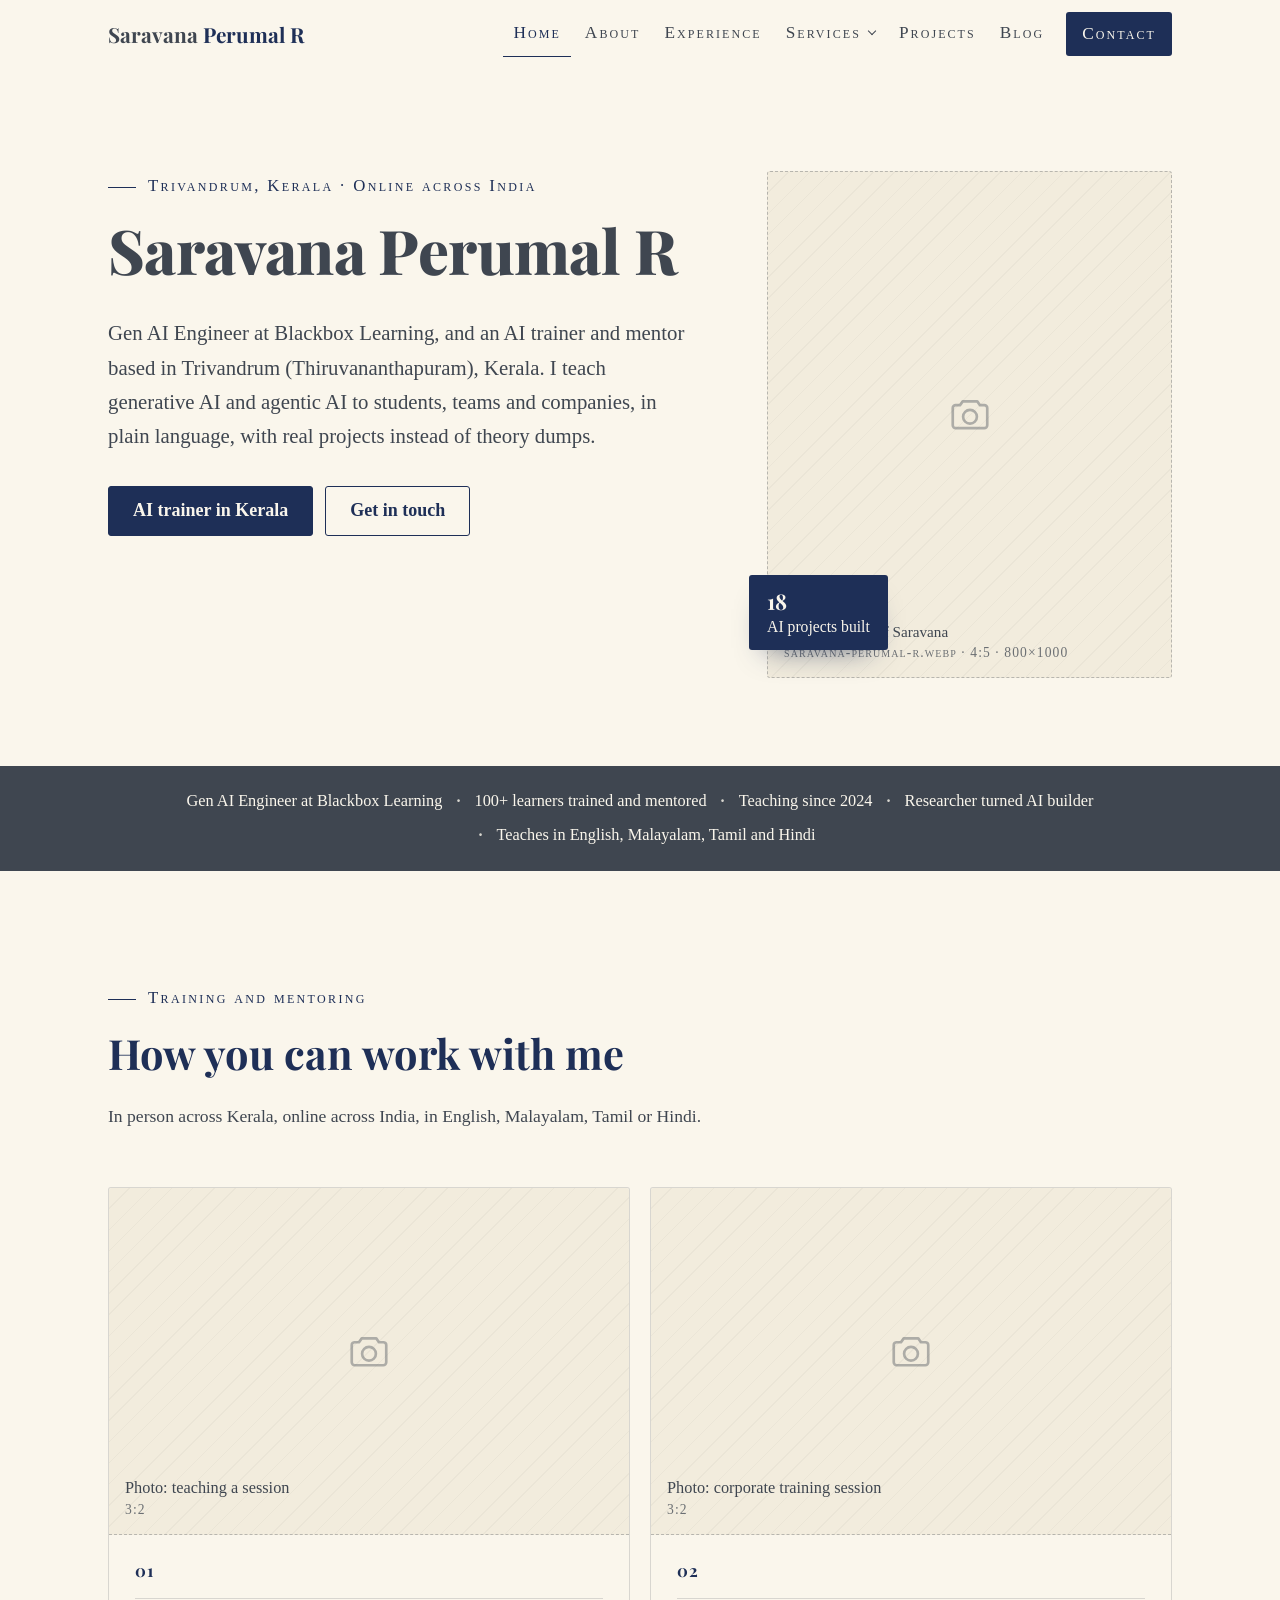
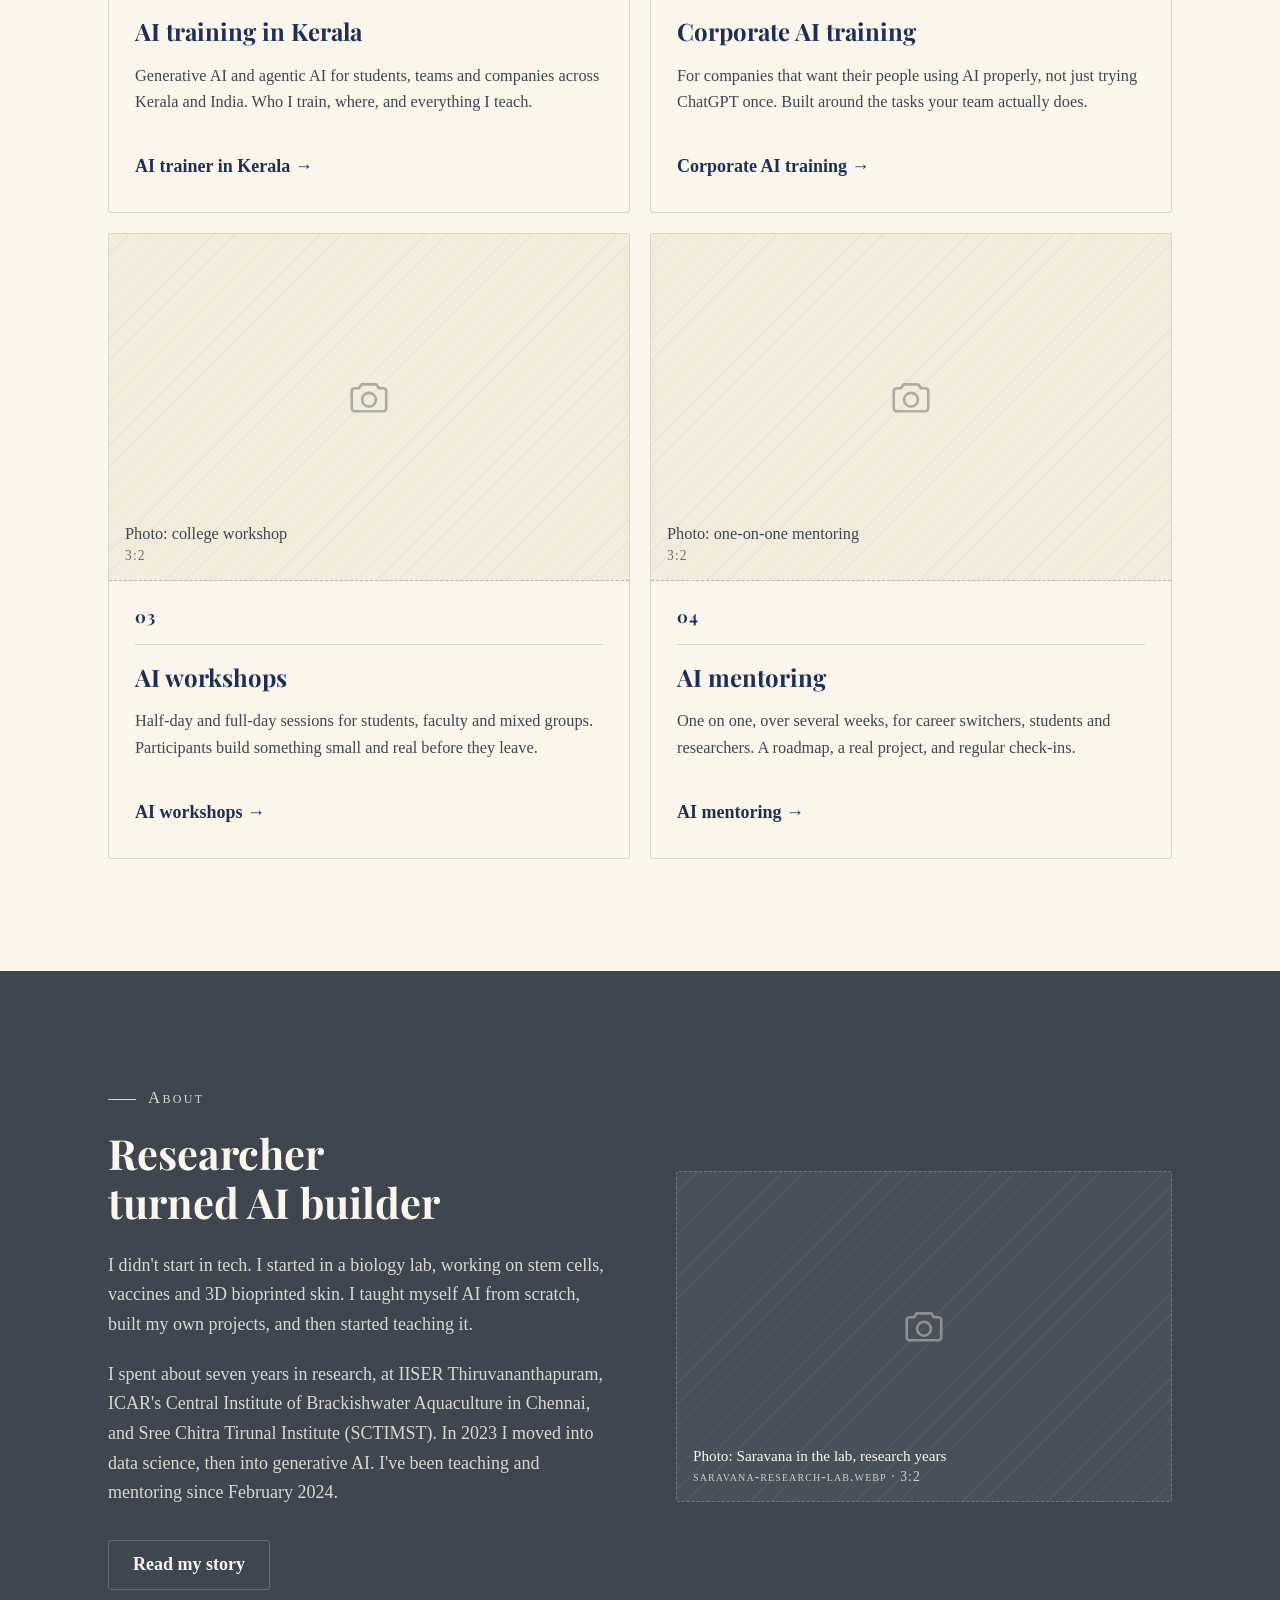
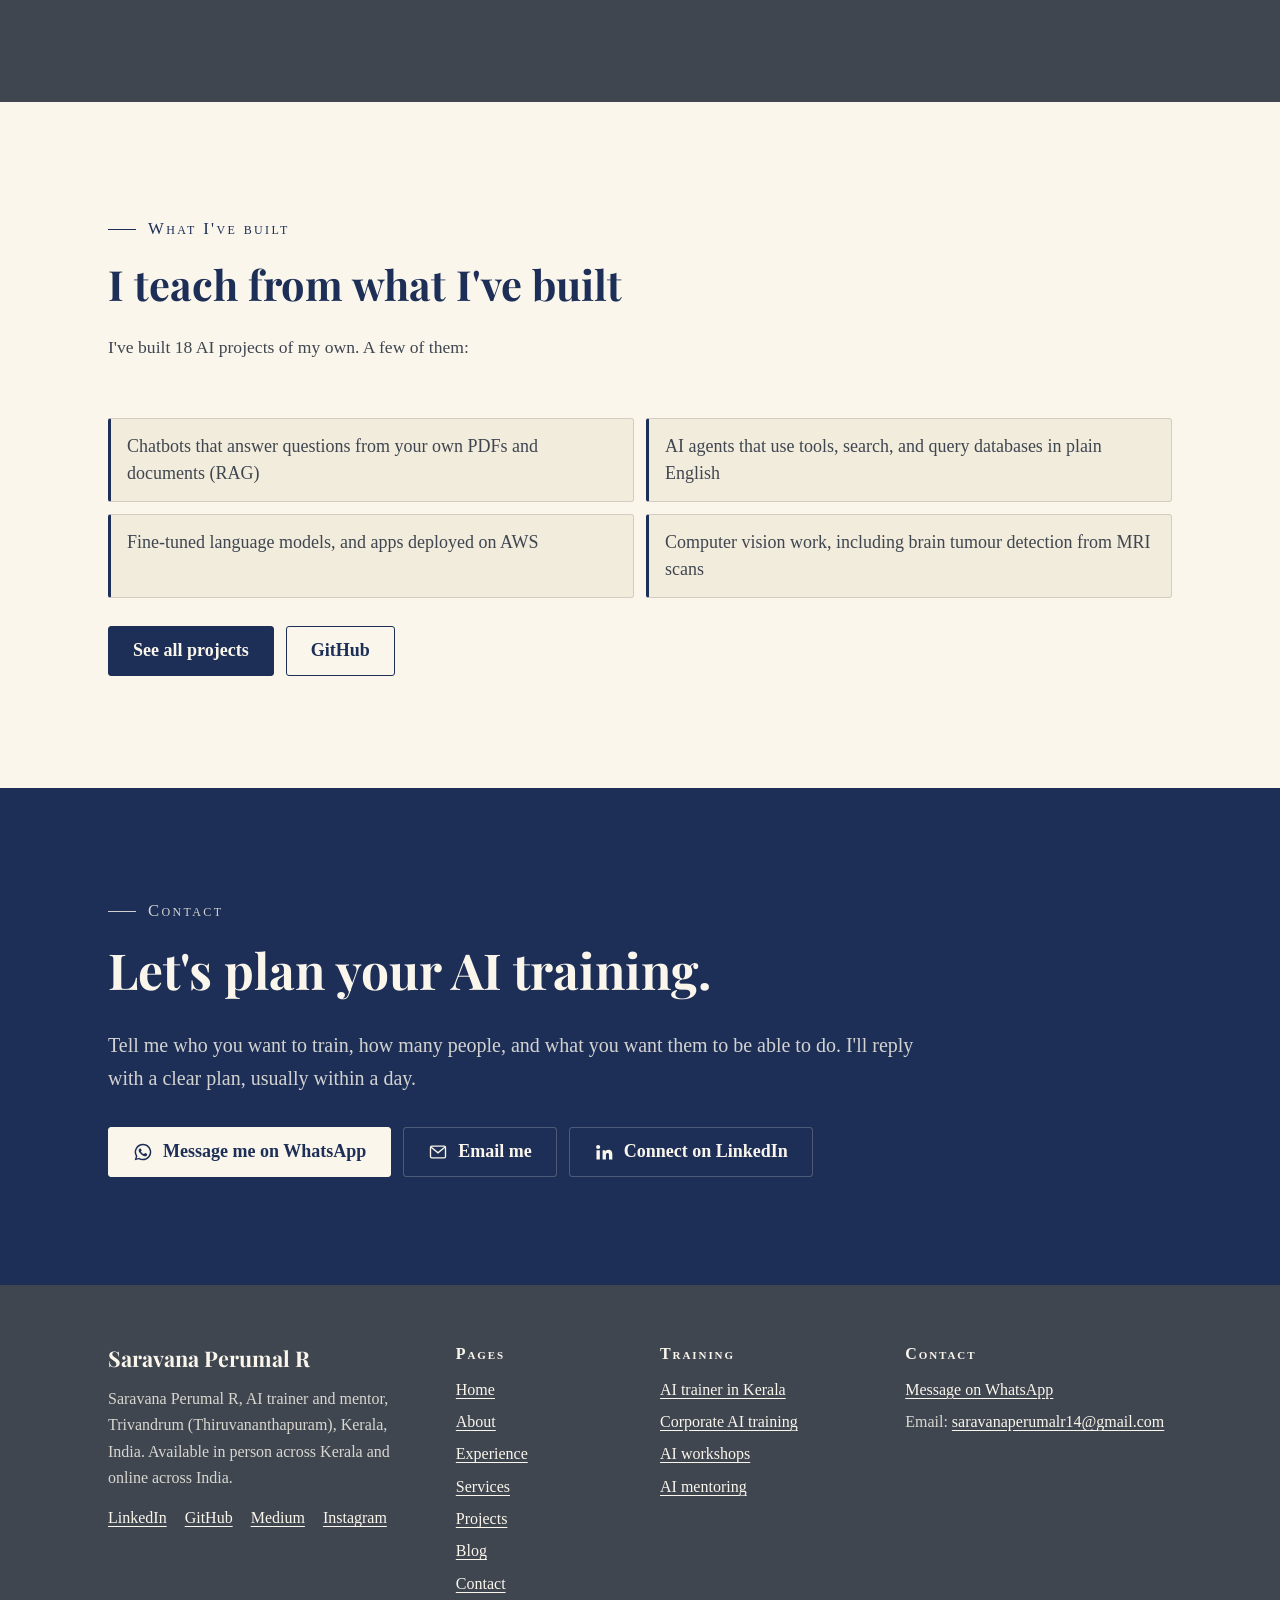
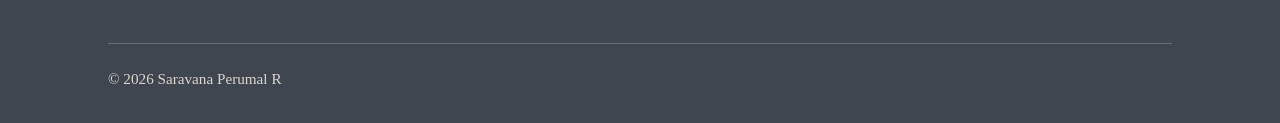
==== commit 1e864b73: "Add experience timeline and website MCP server Adds a dedicated experience page with a responsive ti" ====
--- a/index.html
+++ b/index.html
@@ -66,6 +66,7 @@
         <ul>
           <li><a href="index.html" aria-current="page">Home</a></li>
           <li><a href="about.html">About</a></li>
+          <li><a href="experience.html">Experience</a></li>
           <li class="has-sub">
             <a href="services.html">Services</a>
             <ul class="sub-nav" aria-label="Service pages">
@@ -232,6 +233,7 @@
           <ul class="footer-list">
             <li><a href="index.html">Home</a></li>
             <li><a href="about.html">About</a></li>
+            <li><a href="experience.html">Experience</a></li>
             <li><a href="services.html">Services</a></li>
             <li><a href="projects.html">Projects</a></li>
             <li><a href="blog.html">Blog</a></li>
--- a/assets/css/styles.css
+++ b/assets/css/styles.css
@@ -1129,30 +1129,128 @@
 
 /* ---------- Experience timeline ---------- */
 
+/* Mobile: rail on the left, date above each card.
+   Desktop: date column | rail with dots | card. Date and role title share a baseline. */
 .timeline {
+  --tl-date: 190px;   /* date column width (desktop) */
+  --tl-gap: 56px;     /* space between date and card; the rail runs down its middle */
+  --tl-dot: 16px;
   list-style: none;
   margin: 0;
   padding: 0;
-  border-top: 1px solid var(--line-strong);
-}
-.timeline li {
+  max-width: 900px;
+}
+.timeline > li {
+  position: relative;
   display: grid;
-  gap: 4px 32px;
-  padding: 22px 0;
-  border-bottom: 1px solid var(--line-strong);
-}
-@media (min-width: 760px) {
-  .timeline li { grid-template-columns: 230px 1fr; }
-}
+  gap: 8px;
+  padding: 0 0 28px 36px;
+}
+.timeline > li:last-child { padding-bottom: 0; }
+
+/* Rail */
+.timeline > li::before {
+  content: "";
+  position: absolute;
+  left: calc(var(--tl-dot) / 2 - 1px);
+  top: 6px;
+  bottom: -6px;
+  width: 2px;
+  background: var(--line-strong);
+}
+.timeline > li:last-child::before { bottom: auto; height: 12px; }
+
+/* Dot */
+.timeline > li::after {
+  content: "";
+  position: absolute;
+  left: 0;
+  top: 4px;
+  width: var(--tl-dot);
+  height: var(--tl-dot);
+  border-radius: 50%;
+  background: var(--ivory);
+  border: 2px solid var(--ink);
+}
+.timeline > li.is-current::after {
+  background: var(--ink);
+  box-shadow: 0 0 0 5px rgba(30, 47, 87, 0.12);
+}
+
 .timeline-when {
   font-variant: small-caps;
-  letter-spacing: 0.1em;
-  font-weight: 700;
+  letter-spacing: 0.08em;
+  font-weight: 700;
+  font-size: 1rem;
+  line-height: 1.4;
   color: var(--ink);
-}
-.timeline h3 { margin: 0 0 0.2em; }
-.timeline-org { margin: 0 0 0.4em; font-style: italic; }
-.timeline p:last-child { margin-bottom: 0; }
+  white-space: nowrap;
+}
+
+.timeline-body {
+  background: var(--ivory-deep);
+  border: 1px solid var(--line);
+  border-radius: var(--radius);
+  padding: 18px 22px 20px;
+}
+.timeline > li.is-current .timeline-body { border-left: 3px solid var(--ink); }
+.timeline-body h3,
+.timeline-body h4 {
+  font-family: var(--font-head);
+  font-weight: 700;
+  color: var(--ink);
+  font-size: clamp(1.2rem, 1.08rem + 0.5vw, 1.4rem);
+  margin: 0 0 0.25em;
+  line-height: 1.25;
+}
+.timeline-body .tags { margin-top: 14px; }
+.timeline-body .timeline-desc { margin-top: 0.7em; font-size: 1.02rem; }
+
+/* Groups: AI & Data Science, Research & Life Sciences */
+.timeline-group + .timeline-group { margin-top: 56px; }
+.timeline-group-title {
+  font-family: var(--font-body);
+  font-variant: small-caps;
+  letter-spacing: 0.12em;
+  font-weight: 700;
+  font-size: 1.15rem;
+  color: var(--slate);
+  margin: 0 0 22px;
+  padding-bottom: 10px;
+  border-bottom: 1px solid var(--line-strong);
+  max-width: 900px;
+}
+@media (min-width: 760px) {
+  .timeline-group-title {
+    padding-left: calc(190px + 56px);  /* line up with the cards: --tl-date + --tl-gap */
+  }
+}.timeline-org { margin: 0; font-style: italic; font-size: 1.02rem; }
+.timeline-body p + p { margin-top: 0.7em; }
+.timeline-body p:last-child { margin-bottom: 0; }
+
+@media (min-width: 760px) {
+  .timeline > li {
+    grid-template-columns: var(--tl-date) minmax(0, 1fr);
+    column-gap: var(--tl-gap);
+    align-items: baseline;
+    padding: 0 0 32px;
+  }
+  .timeline-when {
+    text-align: right;
+    white-space: normal;
+  }
+  /* Rail and dot move to the middle of the gap, level with the role title */
+  .timeline > li::before {
+    left: calc(var(--tl-date) + var(--tl-gap) / 2 - 1px);
+    top: 30px;
+    bottom: -30px;
+  }
+  .timeline > li:last-child::before { display: none; }
+  .timeline > li::after {
+    left: calc(var(--tl-date) + var(--tl-gap) / 2 - var(--tl-dot) / 2);
+    top: 26px;
+  }
+}
 
 /* ---------- Tags ---------- */
 
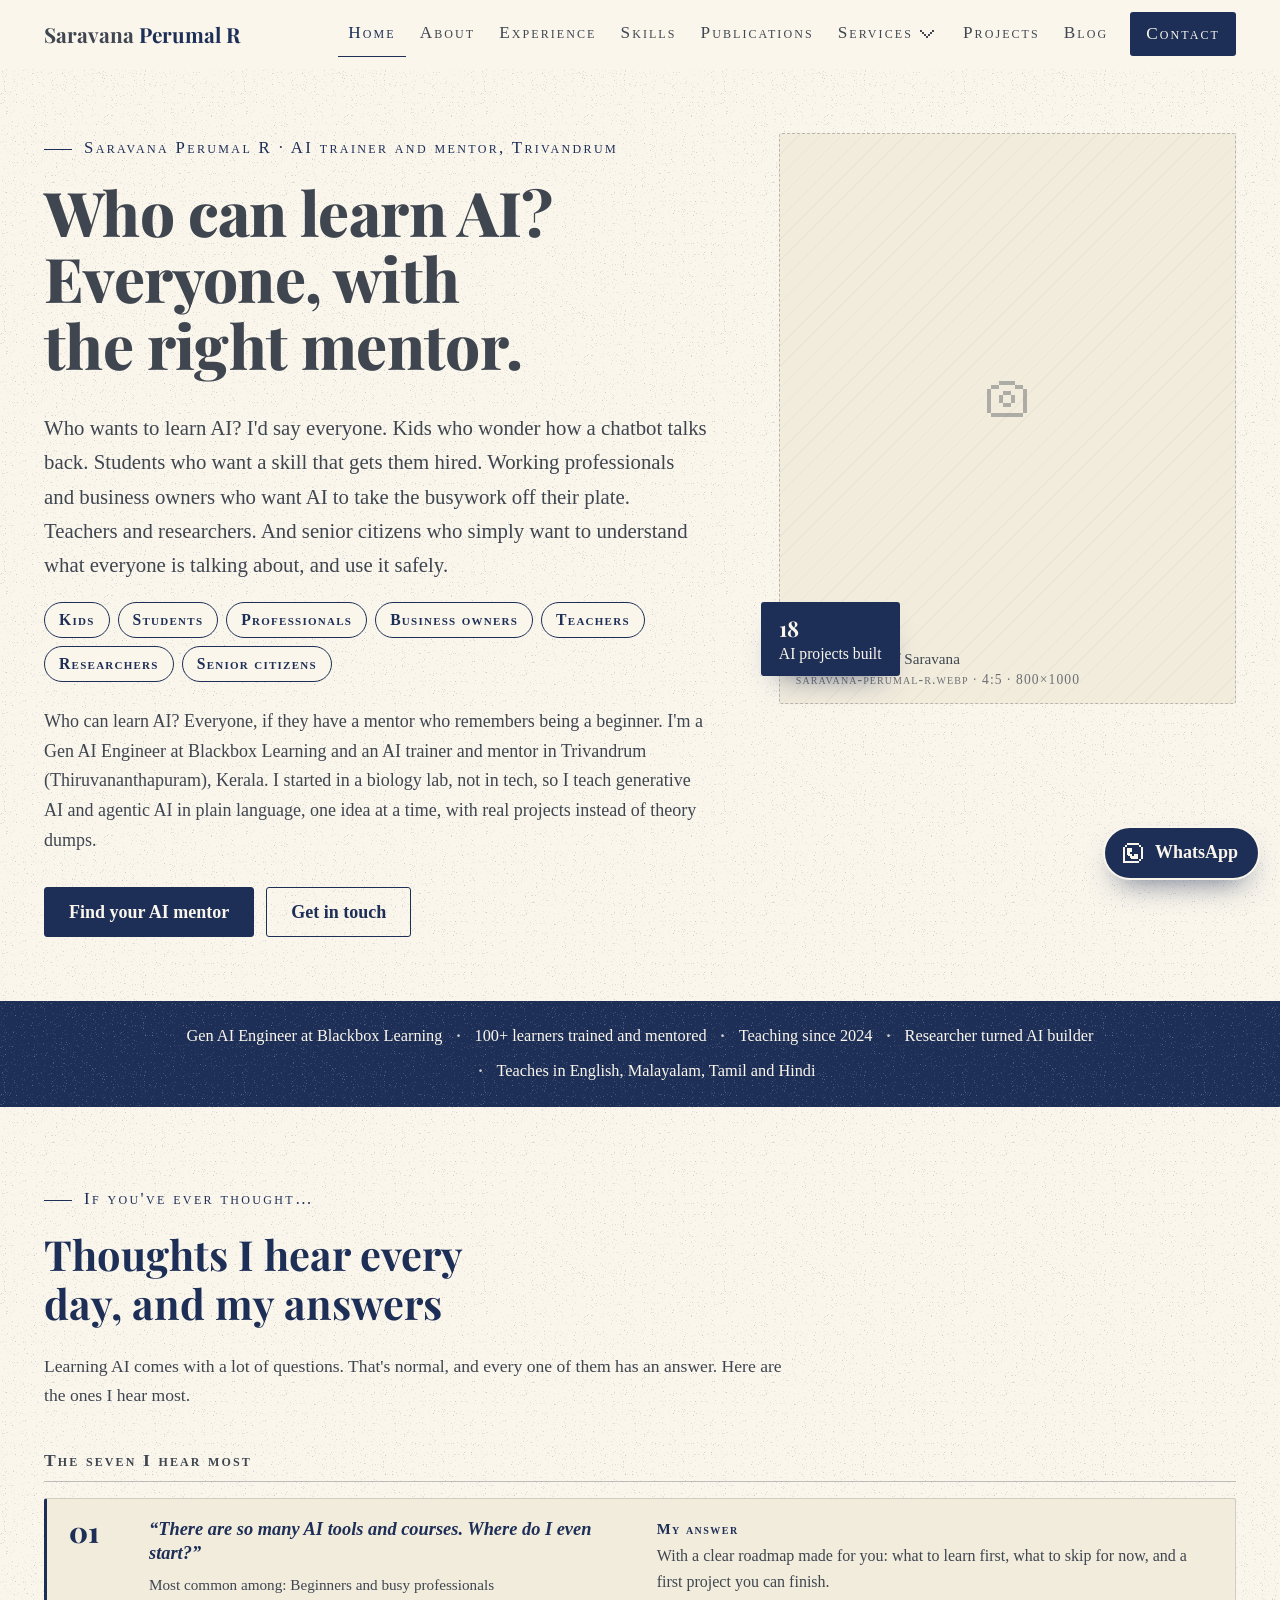
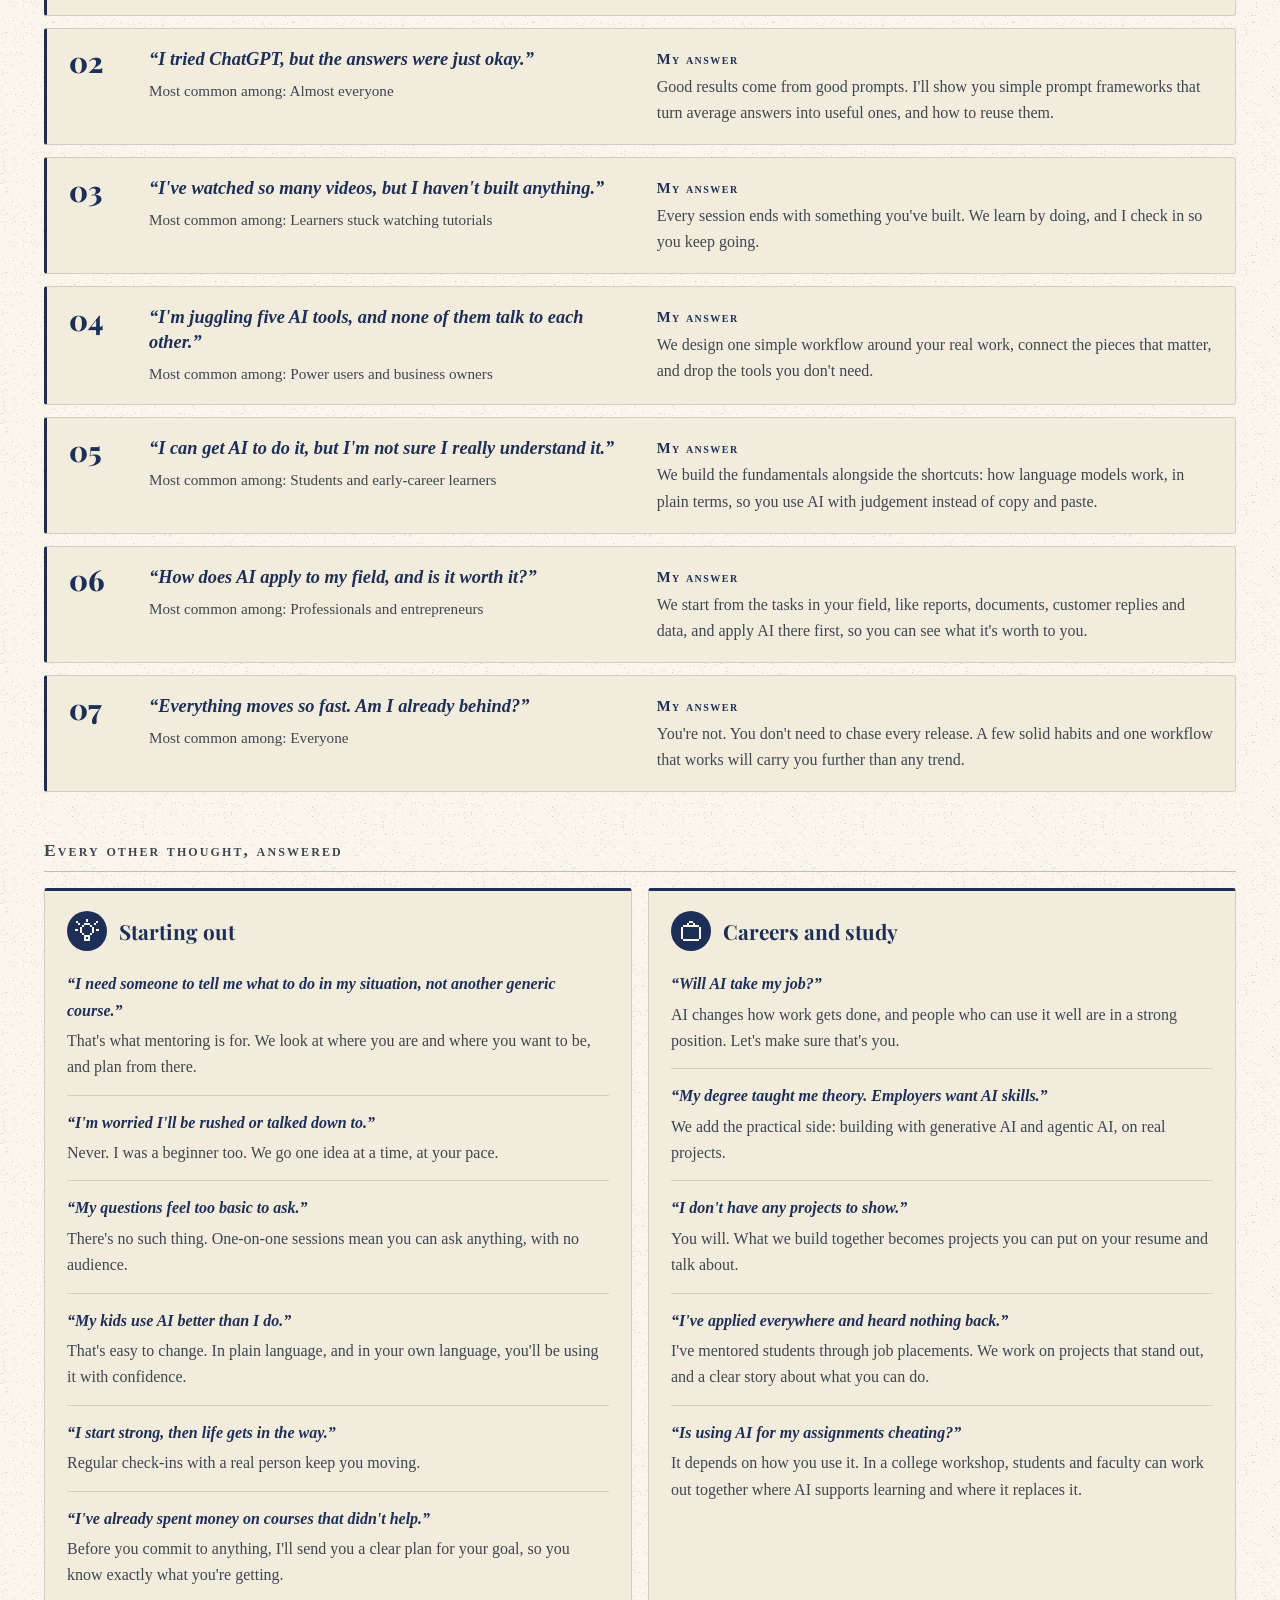
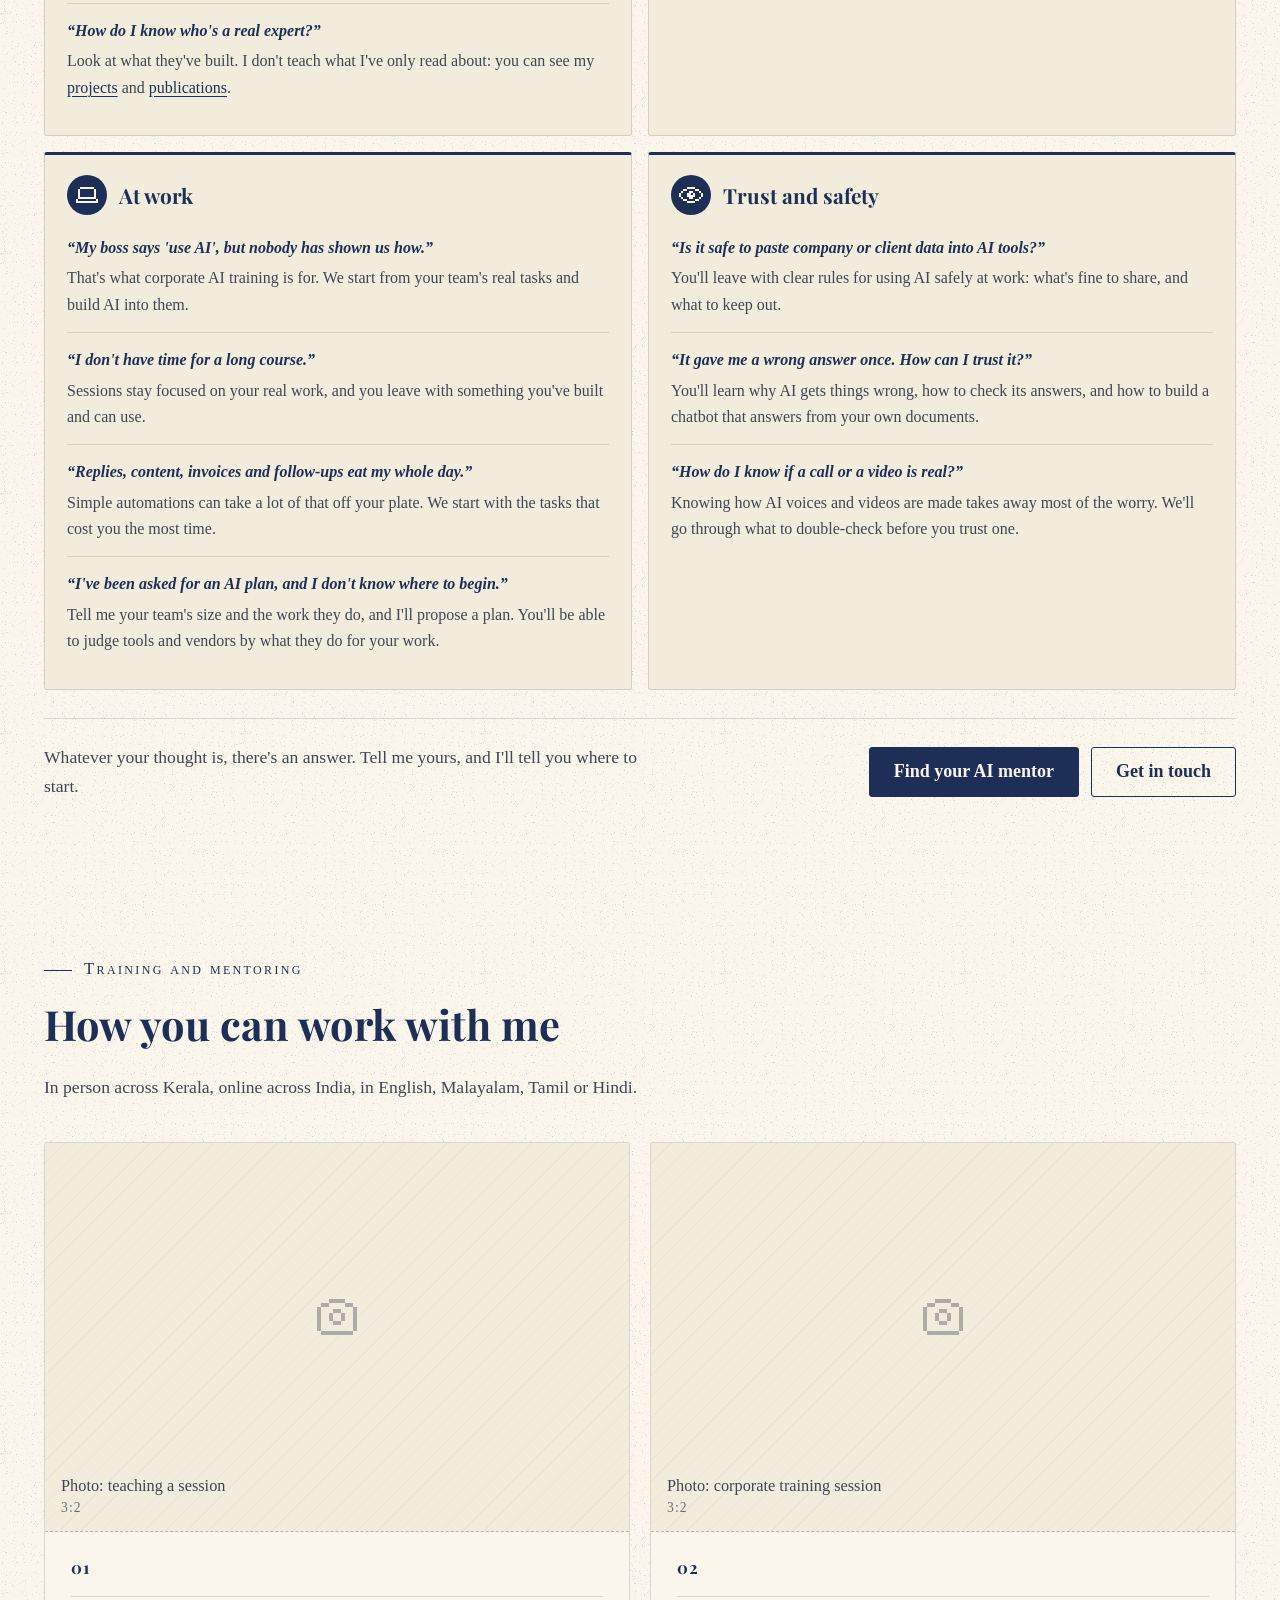
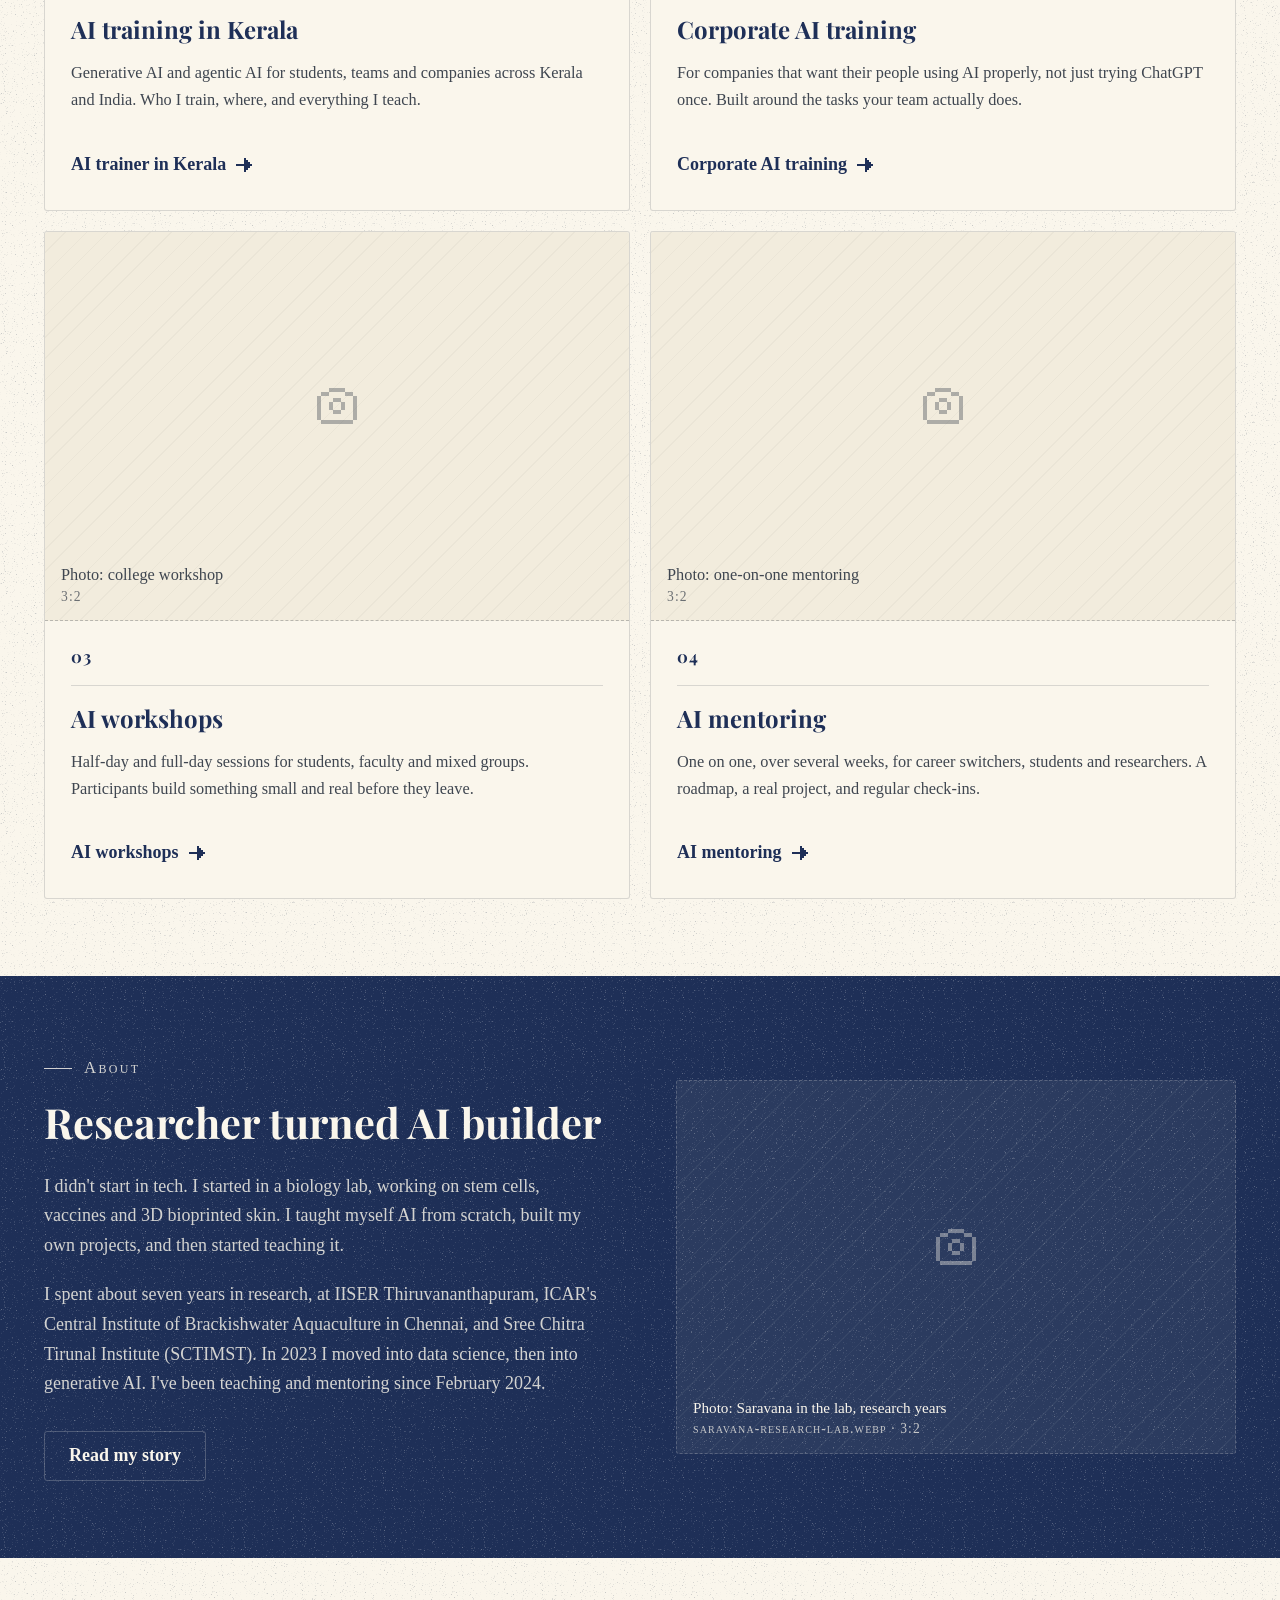
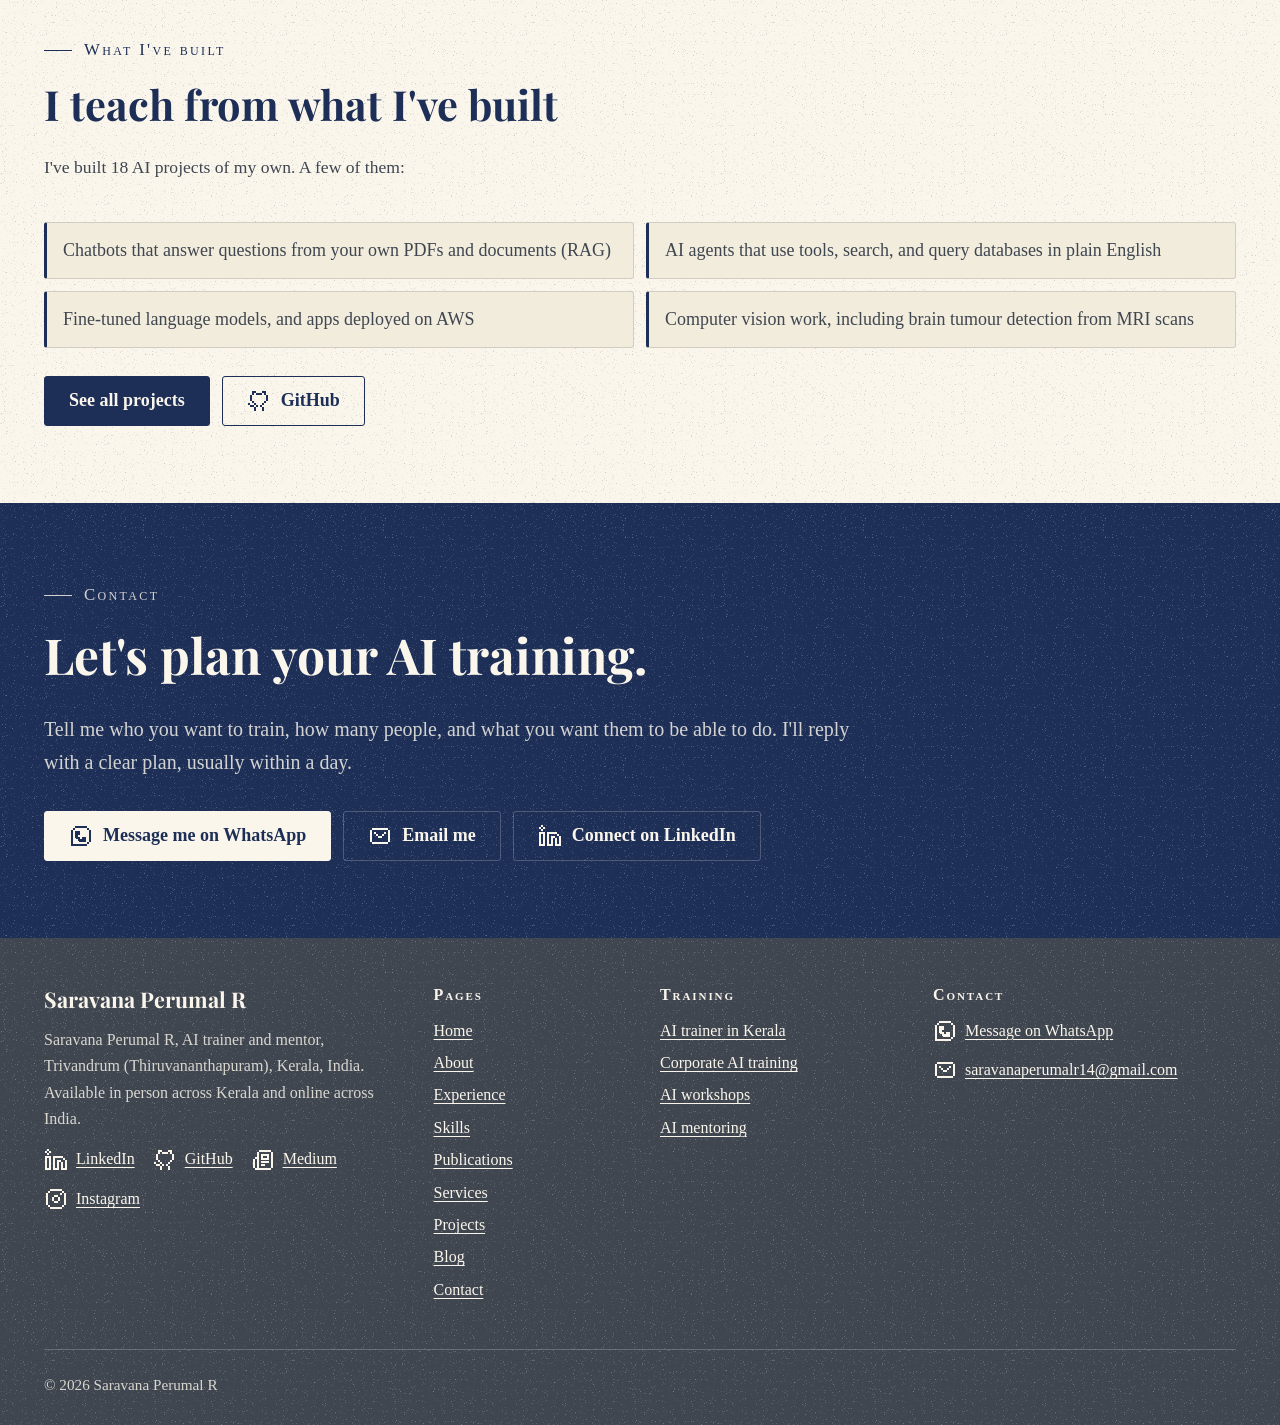
==== commit d6ea7100: "Add skills and publications pages, pixel icons and homepage learner section - Skills page: five focu" ====
--- a/index.html
+++ b/index.html
@@ -6,7 +6,7 @@
   <script>document.documentElement.classList.add('js');</script>
 
   <title>Saravana Perumal R | Gen AI Engineer and AI Trainer in Kerala</title>
-  <meta name="description" content="Saravana Perumal R is a Gen AI Engineer at Blackbox Learning and an AI trainer and mentor in Trivandrum, Kerala, teaching generative AI and agentic AI.">
+  <meta name="description" content="Who can learn AI? Everyone, with the right mentor. Saravana Perumal R is a Gen AI Engineer and AI trainer in Trivandrum, Kerala, teaching AI in plain language.">
   <meta name="theme-color" content="#1E2F57">
 
   <!-- TODO: replace YOUR-DOMAIN with the live domain -->
@@ -15,7 +15,7 @@
   <meta property="og:locale" content="en_IN">
   <meta property="og:site_name" content="Saravana Perumal R">
   <meta property="og:title" content="Saravana Perumal R | Gen AI Engineer and AI Trainer in Kerala">
-  <meta property="og:description" content="Saravana Perumal R is a Gen AI Engineer at Blackbox Learning and an AI trainer and mentor in Trivandrum, Kerala, teaching generative AI and agentic AI.">
+  <meta property="og:description" content="Who can learn AI? Everyone, with the right mentor. Saravana Perumal R is a Gen AI Engineer and AI trainer in Trivandrum, Kerala, teaching AI in plain language.">
   <meta property="og:url" content="https://YOUR-DOMAIN/">
   <meta property="og:image" content="https://YOUR-DOMAIN/assets/img/ai-trainer-kerala.jpg">
   <meta name="twitter:card" content="summary_large_image">
@@ -59,7 +59,7 @@
     <div class="container header-inner">
       <a class="brand" href="index.html">Saravana <span>Perumal R</span></a>
       <button class="nav-toggle" type="button" aria-expanded="false" aria-controls="site-nav">
-        <span class="nav-toggle-bars" aria-hidden="true"></span>
+        <svg class="ico ico-menu nav-ico-open" viewBox="0 0 24 24" fill="currentColor" shape-rendering="crispEdges" aria-hidden="true" focusable="false"><path fill="currentColor" d="M20 18H4v-2h16zm0-5H4v-2h16zm0-5H4V6h16z"/></svg><svg class="ico ico-x nav-ico-close" viewBox="0 0 24 24" fill="currentColor" shape-rendering="crispEdges" aria-hidden="true" focusable="false"><path fill="currentColor" d="M7 19H5v-2h2zm12 0h-2v-2h2zM9 15v2H7v-2zm8 2h-2v-2h2zm-6-2H9v-2h2zm4 0h-2v-2h2zm-2-2h-2v-2h2zm-2-2H9V9h2zm4 0h-2V9h2zM9 9H7V7h2zm8 0h-2V7h2zM7 7H5V5h2zm12 0h-2V5h2z"/></svg>
         Menu
       </button>
       <nav class="site-nav" id="site-nav" aria-label="Main">
@@ -67,8 +67,10 @@
           <li><a href="index.html" aria-current="page">Home</a></li>
           <li><a href="about.html">About</a></li>
           <li><a href="experience.html">Experience</a></li>
+          <li><a href="skills.html">Skills</a></li>
+          <li><a href="publications.html">Publications</a></li>
           <li class="has-sub">
-            <a href="services.html">Services</a>
+            <a href="services.html">Services<svg class="ico ico-chevron-down nav-chevron" viewBox="0 0 24 24" fill="currentColor" shape-rendering="crispEdges" aria-hidden="true" focusable="false"><path fill="currentColor" d="M13 16h-2v-2h2zm-2-2H9v-2h2zm4 0h-2v-2h2zm-6-2H7v-2h2zm8 0h-2v-2h2zM7 10H5V8h2zm12 0h-2V8h2z"/></svg></a>
             <ul class="sub-nav" aria-label="Service pages">
               <li><a href="ai-trainer-in-kerala/index.html">AI trainer in Kerala</a></li>
               <li><a href="corporate-ai-training/index.html">Corporate AI training</a></li>
@@ -88,17 +90,21 @@
     <section class="hero" aria-labelledby="hero-title">
       <div class="container hero-grid">
         <div>
-          <span class="eyebrow">Trivandrum, Kerala · Online across India</span>
-          <h1 id="hero-title">Saravana Perumal R</h1>
-          <p class="hero-lede">Gen AI Engineer at Blackbox Learning, and an AI trainer and mentor based in Trivandrum (Thiruvananthapuram), Kerala. I teach generative AI and agentic AI to students, teams and companies, in plain language, with real projects instead of theory dumps.</p>
+          <span class="eyebrow">Saravana Perumal R · AI trainer and mentor, Trivandrum</span>
+          <h1 id="hero-title">Who can learn AI? Everyone, with the right mentor.</h1>
+          <p class="hero-lede">Who wants to learn AI? I'd say everyone. Kids who wonder how a chatbot talks back. Students who want a skill that gets them hired. Working professionals and business owners who want AI to take the busywork off their plate. Teachers and researchers. And senior citizens who simply want to understand what everyone is talking about, and use it safely.</p>
+          <ul class="audience" aria-label="Who can learn AI">
+            <li>Kids</li><li>Students</li><li>Professionals</li><li>Business owners</li><li>Teachers</li><li>Researchers</li><li>Senior citizens</li>
+          </ul>
+          <p>Who can learn AI? Everyone, if they have a mentor who remembers being a beginner. I'm a Gen AI Engineer at Blackbox Learning and an AI trainer and mentor in Trivandrum (Thiruvananthapuram), Kerala. I started in a biology lab, not in tech, so I teach generative AI and agentic AI in plain language, one idea at a time, with real projects instead of theory dumps.</p>
           <div class="btn-row">
-            <a class="btn btn--primary" href="ai-trainer-in-kerala/index.html">AI trainer in Kerala</a>
+            <a class="btn btn--primary" href="ai-mentor/index.html">Find your AI mentor</a>
             <a class="btn btn--ghost" href="contact.html">Get in touch</a>
           </div>
         </div>
         <div class="hero-media">
           <!-- IMAGE (hero, no lazy-load): <img class="photo photo--portrait" src="assets/img/saravana-perumal-r.webp" width="800" height="1000" alt="Saravana Perumal R, AI trainer and mentor in Trivandrum, Kerala" fetchpriority="high"> -->
-          <div class="img-slot img-slot--portrait" aria-hidden="true">
+          <div class="img-slot img-slot--portrait" aria-hidden="true"><svg class="ico ico-camera img-slot-ico ico-48" viewBox="0 0 24 24" fill="currentColor" shape-rendering="crispEdges" aria-hidden="true" focusable="false"><path fill="currentColor" d="M4 5h4v2H4zm4-2h8v2H8zm8 2h4v2h-4zM2 7h2v12H2zm2 12h16v2H4zM20 7h2v12h-2zM10 8h4v2h-4zm0 6h4v2h-4zm-2-4h2v4H8zm6 0h2v4h-2z"/></svg>
             <p class="img-slot-label">Photo: portrait of Saravana<small>saravana-perumal-r.webp · 4:5 · 800×1000</small></p>
           </div>
           <p class="hero-badge"><strong>18</strong>AI projects built</p>
@@ -118,6 +124,106 @@
       </div>
     </div>
 
+    <section class="section" id="pain-points" aria-labelledby="pains-title">
+      <div class="container">
+        <div class="section-head reveal">
+          <span class="eyebrow">If you've ever thought&hellip;</span>
+          <h2 id="pains-title">Thoughts I hear every day, and my answers</h2>
+          <p>Learning AI comes with a lot of questions. That's normal, and every one of them has an answer. Here are the ones I hear most.</p>
+        </div>
+
+        <h3 class="thoughts-label reveal">The seven I hear most</h3>
+        <ol class="top-thoughts reveal">
+          <li>
+            <span class="tt-rank" aria-hidden="true">01</span>
+            <div class="tt-thought"><p class="tt-quote">&ldquo;There are so many AI tools and courses. Where do I even start?&rdquo;</p><p class="tt-who">Most common among: Beginners and busy professionals</p></div>
+            <p class="tt-answer"><span class="pain-help">My answer</span>With a clear roadmap made for you: what to learn first, what to skip for now, and a first project you can finish.</p>
+          </li>
+          <li>
+            <span class="tt-rank" aria-hidden="true">02</span>
+            <div class="tt-thought"><p class="tt-quote">&ldquo;I tried ChatGPT, but the answers were just okay.&rdquo;</p><p class="tt-who">Most common among: Almost everyone</p></div>
+            <p class="tt-answer"><span class="pain-help">My answer</span>Good results come from good prompts. I'll show you simple prompt frameworks that turn average answers into useful ones, and how to reuse them.</p>
+          </li>
+          <li>
+            <span class="tt-rank" aria-hidden="true">03</span>
+            <div class="tt-thought"><p class="tt-quote">&ldquo;I've watched so many videos, but I haven't built anything.&rdquo;</p><p class="tt-who">Most common among: Learners stuck watching tutorials</p></div>
+            <p class="tt-answer"><span class="pain-help">My answer</span>Every session ends with something you've built. We learn by doing, and I check in so you keep going.</p>
+          </li>
+          <li>
+            <span class="tt-rank" aria-hidden="true">04</span>
+            <div class="tt-thought"><p class="tt-quote">&ldquo;I'm juggling five AI tools, and none of them talk to each other.&rdquo;</p><p class="tt-who">Most common among: Power users and business owners</p></div>
+            <p class="tt-answer"><span class="pain-help">My answer</span>We design one simple workflow around your real work, connect the pieces that matter, and drop the tools you don't need.</p>
+          </li>
+          <li>
+            <span class="tt-rank" aria-hidden="true">05</span>
+            <div class="tt-thought"><p class="tt-quote">&ldquo;I can get AI to do it, but I'm not sure I really understand it.&rdquo;</p><p class="tt-who">Most common among: Students and early-career learners</p></div>
+            <p class="tt-answer"><span class="pain-help">My answer</span>We build the fundamentals alongside the shortcuts: how language models work, in plain terms, so you use AI with judgement instead of copy and paste.</p>
+          </li>
+          <li>
+            <span class="tt-rank" aria-hidden="true">06</span>
+            <div class="tt-thought"><p class="tt-quote">&ldquo;How does AI apply to my field, and is it worth it?&rdquo;</p><p class="tt-who">Most common among: Professionals and entrepreneurs</p></div>
+            <p class="tt-answer"><span class="pain-help">My answer</span>We start from the tasks in your field, like reports, documents, customer replies and data, and apply AI there first, so you can see what it's worth to you.</p>
+          </li>
+          <li>
+            <span class="tt-rank" aria-hidden="true">07</span>
+            <div class="tt-thought"><p class="tt-quote">&ldquo;Everything moves so fast. Am I already behind?&rdquo;</p><p class="tt-who">Most common among: Everyone</p></div>
+            <p class="tt-answer"><span class="pain-help">My answer</span>You're not. You don't need to chase every release. A few solid habits and one workflow that works will carry you further than any trend.</p>
+          </li>
+        </ol>
+
+        <h3 class="thoughts-label reveal">Every other thought, answered</h3>
+        <div class="thought-groups">
+          <div class="thought-group reveal">
+            <div class="thought-group-head"><span class="qual-icon"><svg class="ico ico-lightbulb" viewBox="0 0 24 24" fill="currentColor" shape-rendering="crispEdges" aria-hidden="true" focusable="false"><path fill="currentColor" d="M9 4h6v2H9zM7 6h2v2H7zm8 0h2v2h-2zm4-2h2v2h-2zm2-2h2v2h-2zM0 10h3v2H0zm21 0h3v2h-3zM3 4h2v2H3zM1 2h2v2H1zm6 12h2v2H7zm8 0h2v2h-2zM5 8h2v6H5zm12 0h2v6h-2zm-8 8h6v2H9zm0 4h6v2H9zm0-2h2v2H9zm4 0h2v2h-2zM11 0h2v3h-2z"/></svg></span><h4>Starting out</h4></div>
+            <ul>
+              <li><p class="tg-quote">&ldquo;I need someone to tell me what to do in my situation, not another generic course.&rdquo;</p><p>That's what mentoring is for. We look at where you are and where you want to be, and plan from there.</p></li>
+              <li><p class="tg-quote">&ldquo;I'm worried I'll be rushed or talked down to.&rdquo;</p><p>Never. I was a beginner too. We go one idea at a time, at your pace.</p></li>
+              <li><p class="tg-quote">&ldquo;My questions feel too basic to ask.&rdquo;</p><p>There's no such thing. One-on-one sessions mean you can ask anything, with no audience.</p></li>
+              <li><p class="tg-quote">&ldquo;My kids use AI better than I do.&rdquo;</p><p>That's easy to change. In plain language, and in your own language, you'll be using it with confidence.</p></li>
+              <li><p class="tg-quote">&ldquo;I start strong, then life gets in the way.&rdquo;</p><p>Regular check-ins with a real person keep you moving.</p></li>
+              <li><p class="tg-quote">&ldquo;I've already spent money on courses that didn't help.&rdquo;</p><p>Before you commit to anything, I'll send you a clear plan for your goal, so you know exactly what you're getting.</p></li>
+              <li><p class="tg-quote">&ldquo;How do I know who's a real expert?&rdquo;</p><p>Look at what they've built. I don't teach what I've only read about: you can see my <a href="projects.html">projects</a> and <a href="publications.html">publications</a>.</p></li>
+            </ul>
+          </div>
+          <div class="thought-group reveal">
+            <div class="thought-group-head"><span class="qual-icon"><svg class="ico ico-briefcase" viewBox="0 0 24 24" fill="currentColor" shape-rendering="crispEdges" aria-hidden="true" focusable="false"><path fill="currentColor" d="M2 8h2v12H2zm18 0h2v12h-2zM4 6h16v2H4zm0 14h16v2H4zM8 4h2v2H8zm2-2h4v2h-4zm4 2h2v2h-2z"/></svg></span><h4>Careers and study</h4></div>
+            <ul>
+              <li><p class="tg-quote">&ldquo;Will AI take my job?&rdquo;</p><p>AI changes how work gets done, and people who can use it well are in a strong position. Let's make sure that's you.</p></li>
+              <li><p class="tg-quote">&ldquo;My degree taught me theory. Employers want AI skills.&rdquo;</p><p>We add the practical side: building with generative AI and agentic AI, on real projects.</p></li>
+              <li><p class="tg-quote">&ldquo;I don't have any projects to show.&rdquo;</p><p>You will. What we build together becomes projects you can put on your resume and talk about.</p></li>
+              <li><p class="tg-quote">&ldquo;I've applied everywhere and heard nothing back.&rdquo;</p><p>I've mentored students through job placements. We work on projects that stand out, and a clear story about what you can do.</p></li>
+              <li><p class="tg-quote">&ldquo;Is using AI for my assignments cheating?&rdquo;</p><p>It depends on how you use it. In a college workshop, students and faculty can work out together where AI supports learning and where it replaces it.</p></li>
+            </ul>
+          </div>
+          <div class="thought-group reveal">
+            <div class="thought-group-head"><span class="qual-icon"><svg class="ico ico-laptop" viewBox="0 0 24 24" fill="currentColor" shape-rendering="crispEdges" aria-hidden="true" focusable="false"><path fill="currentColor" d="M3 18h18v-2h2v4H1v-4h2zm2-4h14V6h2v10H3V6h2zm14-8H5V4h14z"/></svg></span><h4>At work</h4></div>
+            <ul>
+              <li><p class="tg-quote">&ldquo;My boss says 'use AI', but nobody has shown us how.&rdquo;</p><p>That's what corporate AI training is for. We start from your team's real tasks and build AI into them.</p></li>
+              <li><p class="tg-quote">&ldquo;I don't have time for a long course.&rdquo;</p><p>Sessions stay focused on your real work, and you leave with something you've built and can use.</p></li>
+              <li><p class="tg-quote">&ldquo;Replies, content, invoices and follow-ups eat my whole day.&rdquo;</p><p>Simple automations can take a lot of that off your plate. We start with the tasks that cost you the most time.</p></li>
+              <li><p class="tg-quote">&ldquo;I've been asked for an AI plan, and I don't know where to begin.&rdquo;</p><p>Tell me your team's size and the work they do, and I'll propose a plan. You'll be able to judge tools and vendors by what they do for your work.</p></li>
+            </ul>
+          </div>
+          <div class="thought-group reveal">
+            <div class="thought-group-head"><span class="qual-icon"><svg class="ico ico-eye" viewBox="0 0 24 24" fill="currentColor" shape-rendering="crispEdges" aria-hidden="true" focusable="false"><path fill="currentColor" d="M16 20H8v-2h8zm-8-2H4v-2h4zm12 0h-4v-2h4zM4 16H2v-2h2zm10-6h-2v2h2zh2v4h-2v2h-4v-2H8v-4h2V8h4zm8 6h-2v-2h2zM2 14H0v-4h2zm22 0h-2v-4h2zM4 10H2V8h2zm18 0h-2V8h2zM8 8H4V6h4zm12 0h-4V6h4zm-4-2H8V4h8z"/></svg></span><h4>Trust and safety</h4></div>
+            <ul>
+              <li><p class="tg-quote">&ldquo;Is it safe to paste company or client data into AI tools?&rdquo;</p><p>You'll leave with clear rules for using AI safely at work: what's fine to share, and what to keep out.</p></li>
+              <li><p class="tg-quote">&ldquo;It gave me a wrong answer once. How can I trust it?&rdquo;</p><p>You'll learn why AI gets things wrong, how to check its answers, and how to build a chatbot that answers from your own documents.</p></li>
+              <li><p class="tg-quote">&ldquo;How do I know if a call or a video is real?&rdquo;</p><p>Knowing how AI voices and videos are made takes away most of the worry. We'll go through what to double-check before you trust one.</p></li>
+            </ul>
+          </div>
+        </div>
+
+        <div class="pains-foot reveal">
+          <p>Whatever your thought is, there's an answer. Tell me yours, and I'll tell you where to start.</p>
+          <div class="btn-row">
+            <a class="btn btn--primary" href="ai-mentor/index.html">Find your AI mentor</a>
+            <a class="btn btn--ghost" href="contact.html">Get in touch</a>
+          </div>
+        </div>
+      </div>
+    </section>
+
     <section class="section" id="training" aria-labelledby="training-title">
       <div class="container">
         <div class="section-head reveal">
@@ -129,27 +235,27 @@
           <li class="service reveal">
             <h3>AI training in Kerala</h3>
             <p>Generative AI and agentic AI for students, teams and companies across Kerala and India. Who I train, where, and everything I teach.</p>
-            <a class="service-link" href="ai-trainer-in-kerala/index.html">AI trainer in Kerala</a>
+            <a class="service-link" href="ai-trainer-in-kerala/index.html">AI trainer in Kerala<svg class="ico ico-arrow-right" viewBox="0 0 24 24" fill="currentColor" shape-rendering="crispEdges" aria-hidden="true" focusable="false"><g fill="currentColor"><path d="M4 11v2h16v-2zm12 2v2h2v-2zm-2 2v2h2v-2zm-2 2v2h2v-2zm4-6V9h2v2z"/><path d="M14 15V7h2v8zm-2 2V5h2v12z"/></g></svg></a>
             <!-- IMAGE: <img class="photo photo--landscape" src="assets/img/ai-workshop-kerala.webp" width="900" height="600" alt="Saravana Perumal R, AI trainer in Kerala, teaching a generative AI workshop" loading="lazy"> -->
-            <div class="img-slot img-slot--landscape" aria-hidden="true"><p class="img-slot-label">Photo: teaching a session<small>3:2</small></p></div>
+            <div class="img-slot img-slot--landscape" aria-hidden="true"><svg class="ico ico-camera img-slot-ico ico-48" viewBox="0 0 24 24" fill="currentColor" shape-rendering="crispEdges" aria-hidden="true" focusable="false"><path fill="currentColor" d="M4 5h4v2H4zm4-2h8v2H8zm8 2h4v2h-4zM2 7h2v12H2zm2 12h16v2H4zM20 7h2v12h-2zM10 8h4v2h-4zm0 6h4v2h-4zm-2-4h2v4H8zm6 0h2v4h-2z"/></svg><p class="img-slot-label">Photo: teaching a session<small>3:2</small></p></div>
           </li>
           <li class="service reveal">
             <h3>Corporate AI training</h3>
             <p>For companies that want their people using AI properly, not just trying ChatGPT once. Built around the tasks your team actually does.</p>
-            <a class="service-link" href="corporate-ai-training/index.html">Corporate AI training</a>
-            <div class="img-slot img-slot--landscape" aria-hidden="true"><p class="img-slot-label">Photo: corporate training session<small>3:2</small></p></div>
+            <a class="service-link" href="corporate-ai-training/index.html">Corporate AI training<svg class="ico ico-arrow-right" viewBox="0 0 24 24" fill="currentColor" shape-rendering="crispEdges" aria-hidden="true" focusable="false"><g fill="currentColor"><path d="M4 11v2h16v-2zm12 2v2h2v-2zm-2 2v2h2v-2zm-2 2v2h2v-2zm4-6V9h2v2z"/><path d="M14 15V7h2v8zm-2 2V5h2v12z"/></g></svg></a>
+            <div class="img-slot img-slot--landscape" aria-hidden="true"><svg class="ico ico-camera img-slot-ico ico-48" viewBox="0 0 24 24" fill="currentColor" shape-rendering="crispEdges" aria-hidden="true" focusable="false"><path fill="currentColor" d="M4 5h4v2H4zm4-2h8v2H8zm8 2h4v2h-4zM2 7h2v12H2zm2 12h16v2H4zM20 7h2v12h-2zM10 8h4v2h-4zm0 6h4v2h-4zm-2-4h2v4H8zm6 0h2v4h-2z"/></svg><p class="img-slot-label">Photo: corporate training session<small>3:2</small></p></div>
           </li>
           <li class="service reveal">
             <h3>AI workshops</h3>
             <p>Half-day and full-day sessions for students, faculty and mixed groups. Participants build something small and real before they leave.</p>
-            <a class="service-link" href="ai-workshops/index.html">AI workshops</a>
-            <div class="img-slot img-slot--landscape" aria-hidden="true"><p class="img-slot-label">Photo: college workshop<small>3:2</small></p></div>
+            <a class="service-link" href="ai-workshops/index.html">AI workshops<svg class="ico ico-arrow-right" viewBox="0 0 24 24" fill="currentColor" shape-rendering="crispEdges" aria-hidden="true" focusable="false"><g fill="currentColor"><path d="M4 11v2h16v-2zm12 2v2h2v-2zm-2 2v2h2v-2zm-2 2v2h2v-2zm4-6V9h2v2z"/><path d="M14 15V7h2v8zm-2 2V5h2v12z"/></g></svg></a>
+            <div class="img-slot img-slot--landscape" aria-hidden="true"><svg class="ico ico-camera img-slot-ico ico-48" viewBox="0 0 24 24" fill="currentColor" shape-rendering="crispEdges" aria-hidden="true" focusable="false"><path fill="currentColor" d="M4 5h4v2H4zm4-2h8v2H8zm8 2h4v2h-4zM2 7h2v12H2zm2 12h16v2H4zM20 7h2v12h-2zM10 8h4v2h-4zm0 6h4v2h-4zm-2-4h2v4H8zm6 0h2v4h-2z"/></svg><p class="img-slot-label">Photo: college workshop<small>3:2</small></p></div>
           </li>
           <li class="service reveal">
             <h3>AI mentoring</h3>
             <p>One on one, over several weeks, for career switchers, students and researchers. A roadmap, a real project, and regular check-ins.</p>
-            <a class="service-link" href="ai-mentor/index.html">AI mentoring</a>
-            <div class="img-slot img-slot--landscape" aria-hidden="true"><p class="img-slot-label">Photo: one-on-one mentoring<small>3:2</small></p></div>
+            <a class="service-link" href="ai-mentor/index.html">AI mentoring<svg class="ico ico-arrow-right" viewBox="0 0 24 24" fill="currentColor" shape-rendering="crispEdges" aria-hidden="true" focusable="false"><g fill="currentColor"><path d="M4 11v2h16v-2zm12 2v2h2v-2zm-2 2v2h2v-2zm-2 2v2h2v-2zm4-6V9h2v2z"/><path d="M14 15V7h2v8zm-2 2V5h2v12z"/></g></svg></a>
+            <div class="img-slot img-slot--landscape" aria-hidden="true"><svg class="ico ico-camera img-slot-ico ico-48" viewBox="0 0 24 24" fill="currentColor" shape-rendering="crispEdges" aria-hidden="true" focusable="false"><path fill="currentColor" d="M4 5h4v2H4zm4-2h8v2H8zm8 2h4v2h-4zM2 7h2v12H2zm2 12h16v2H4zM20 7h2v12h-2zM10 8h4v2h-4zm0 6h4v2h-4zm-2-4h2v4H8zm6 0h2v4h-2z"/></svg><p class="img-slot-label">Photo: one-on-one mentoring<small>3:2</small></p></div>
           </li>
         </ul>
       </div>
@@ -165,7 +271,7 @@
           <a class="btn btn--outline-light" href="about.html" style="margin-top:12px">Read my story</a>
         </div>
         <!-- IMAGE: <img class="photo photo--landscape" src="assets/img/saravana-research-lab.webp" width="900" height="600" alt="Saravana Perumal R during his research years" loading="lazy"> -->
-        <div class="img-slot img-slot--landscape reveal" aria-hidden="true">
+        <div class="img-slot img-slot--landscape reveal" aria-hidden="true"><svg class="ico ico-camera img-slot-ico ico-48" viewBox="0 0 24 24" fill="currentColor" shape-rendering="crispEdges" aria-hidden="true" focusable="false"><path fill="currentColor" d="M4 5h4v2H4zm4-2h8v2H8zm8 2h4v2h-4zM2 7h2v12H2zm2 12h16v2H4zM20 7h2v12h-2zM10 8h4v2h-4zm0 6h4v2h-4zm-2-4h2v4H8zm6 0h2v4h-2z"/></svg>
           <p class="img-slot-label">Photo: Saravana in the lab, research years<small>saravana-research-lab.webp · 3:2</small></p>
         </div>
       </div>
@@ -184,7 +290,7 @@
           <li>Fine-tuned language models, and apps deployed on AWS</li>
           <li>Computer vision work, including brain tumour detection from MRI scans</li>
         </ul>
-        <div class="btn-row reveal" style="margin-top:28px"><a class="btn btn--primary" href="projects.html">See all projects</a><a class="btn btn--ghost" href="https://github.com/saravanagithub14" target="_blank" rel="noopener">GitHub</a></div>
+        <div class="btn-row reveal" style="margin-top:28px"><a class="btn btn--primary" href="projects.html">See all projects</a><a class="btn btn--ghost" href="https://github.com/saravanagithub14" target="_blank" rel="noopener"><svg class="ico ico-github" viewBox="0 0 24 24" fill="currentColor" shape-rendering="crispEdges" aria-hidden="true" focusable="false"><path fill="currentColor" d="M5 2h4v2H7v2H5zm0 10H3V6h2zm2 2H5v-2h2zm2 2v-2H7v2H3v-2H1v2h2v2h4v4h2v-4h2v-2zm0 0v2H7v-2zm6-12v2H9V4zm4 2h-2V4h-2V2h4zm0 6V6h2v6zm-2 2v-2h2v2zm-2 2v-2h2v2zm0 2h-2v-2h2zm0 0h2v4h-2z"/></svg>GitHub</a></div>
       </div>
     </section>
 
@@ -196,15 +302,15 @@
           <p>Tell me who you want to train, how many people, and what you want them to be able to do. I'll reply with a clear plan, usually within a day.</p>
           <div class="btn-row">
             <a class="btn btn--light" href="https://wa.me/917012753018?text=Hi%20Saravana%2C%20I%27d%20like%20to%20plan%20an%20AI%20training." target="_blank" rel="noopener">
-              <svg viewBox="0 0 24 24" aria-hidden="true" fill="currentColor"><path d="M12 2a10 10 0 0 0-8.6 15.1L2 22l5-1.3A10 10 0 1 0 12 2Zm0 18.2a8.2 8.2 0 0 1-4.2-1.1l-.3-.2-3 .8.8-2.9-.2-.3A8.2 8.2 0 1 1 12 20.2Zm4.5-6.1c-.2-.1-1.5-.7-1.7-.8-.2-.1-.4-.1-.6.1l-.8 1c-.1.2-.3.2-.5.1a6.7 6.7 0 0 1-3.3-2.9c-.2-.4.2-.4.7-1.3.1-.2 0-.3 0-.4l-.8-1.8c-.2-.5-.4-.4-.6-.4h-.5c-.2 0-.4.1-.7.3a2.8 2.8 0 0 0-.9 2.1 4.9 4.9 0 0 0 1 2.6 11.2 11.2 0 0 0 4.3 3.8c1.6.7 2.2.7 3 .6.5-.1 1.5-.6 1.7-1.2.2-.6.2-1.1.2-1.2-.1-.1-.3-.2-.5-.3Z"/></svg>
+              <svg class="ico ico-whatsapp" viewBox="0 0 24 24" fill="currentColor" shape-rendering="crispEdges" aria-hidden="true" focusable="false"><path fill="currentColor" d="M4 20h14v2H2V6h2zm16 0h-2v-2h2zm-9-9H9v2h2v2h2v-2h4v5h-7v-1H9v-2H7v-1H6V7h5zm11 7h-2V6h2zM6 6H4V4h2zm14 0h-2V4h2zm-2-2H6V2h12z"/></svg>
               Message me on WhatsApp
             </a>
             <a class="btn btn--outline-light" href="mailto:saravanaperumalr14@gmail.com?subject=AI%20training%20enquiry">
-              <svg viewBox="0 0 24 24" aria-hidden="true" fill="none" stroke="currentColor" stroke-width="1.6"><rect x="3" y="5" width="18" height="14" rx="1.5"/><path d="m3.5 6 8.5 7 8.5-7"/></svg>
+              <svg class="ico ico-mail" viewBox="0 0 24 24" fill="currentColor" shape-rendering="crispEdges" aria-hidden="true" focusable="false"><path fill="currentColor" d="M6 8h2v2H6zm2 2h2v2H8zm10-2h-2v2h2zm-2 2h-2v2h2zm-6 2h4v2h-4zM2 6h2v12H2zm18 0h2v12h-2zM4 4h16v2H4zm0 14h16v2H4z"/></svg>
               Email me
             </a>
             <a class="btn btn--outline-light" href="https://www.linkedin.com/in/saravana-perumal-r-04b368288" target="_blank" rel="noopener">
-              <svg viewBox="0 0 24 24" aria-hidden="true" fill="currentColor"><path d="M4.98 3.5a2.5 2.5 0 1 1 0 5 2.5 2.5 0 0 1 0-5ZM3 9.75h4V21H3V9.75Zm6.5 0h3.8v1.6h.1c.5-1 1.8-2 3.8-2 4 0 4.8 2.6 4.8 6V21h-4v-5c0-1.2 0-2.8-1.7-2.8s-2 1.3-2 2.7V21h-4V9.75Z"/></svg>
+              <svg class="ico ico-linkedin" viewBox="0 0 24 24" fill="currentColor" shape-rendering="crispEdges" aria-hidden="true" focusable="false"><path fill="currentColor" d="M7 22H1V8h6zm12-12h-8v10h2v-8h4v2h-2v8H9V8h10zm4 12h-6v-8h2v6h2v-8h2zM3 20h2V10H3zm18-8h-2v-2h2zM5 7H3V5h2zM3 5H1V3h2zm4 0H5V3h2zM5 3H3V1h2z"/></svg>
               Connect on LinkedIn
             </a>
           </div>
@@ -222,10 +328,10 @@
             <p>Saravana Perumal R, AI trainer and mentor, Trivandrum (Thiruvananthapuram), Kerala, India. Available in person across Kerala and online across India.</p>
           </address>
           <ul class="footer-social">
-            <li><a href="https://www.linkedin.com/in/saravana-perumal-r-04b368288" target="_blank" rel="noopener">LinkedIn</a></li>
-            <li><a href="https://github.com/saravanagithub14" target="_blank" rel="noopener">GitHub</a></li>
-            <li><a href="https://medium.com/@mynamesaravanaperumal" target="_blank" rel="noopener">Medium</a></li>
-            <li><a href="https://www.instagram.com/prof_ds_" target="_blank" rel="noopener">Instagram</a></li>
+            <li><a class="with-ico" href="https://www.linkedin.com/in/saravana-perumal-r-04b368288" target="_blank" rel="noopener"><svg class="ico ico-linkedin" viewBox="0 0 24 24" fill="currentColor" shape-rendering="crispEdges" aria-hidden="true" focusable="false"><path fill="currentColor" d="M7 22H1V8h6zm12-12h-8v10h2v-8h4v2h-2v8H9V8h10zm4 12h-6v-8h2v6h2v-8h2zM3 20h2V10H3zm18-8h-2v-2h2zM5 7H3V5h2zM3 5H1V3h2zm4 0H5V3h2zM5 3H3V1h2z"/></svg>LinkedIn</a></li>
+            <li><a class="with-ico" href="https://github.com/saravanagithub14" target="_blank" rel="noopener"><svg class="ico ico-github" viewBox="0 0 24 24" fill="currentColor" shape-rendering="crispEdges" aria-hidden="true" focusable="false"><path fill="currentColor" d="M5 2h4v2H7v2H5zm0 10H3V6h2zm2 2H5v-2h2zm2 2v-2H7v2H3v-2H1v2h2v2h4v4h2v-4h2v-2zm0 0v2H7v-2zm6-12v2H9V4zm4 2h-2V4h-2V2h4zm0 6V6h2v6zm-2 2v-2h2v2zm-2 2v-2h2v2zm0 2h-2v-2h2zm0 0h2v4h-2z"/></svg>GitHub</a></li>
+            <li><a class="with-ico" href="https://medium.com/@mynamesaravanaperumal" target="_blank" rel="noopener"><svg class="ico ico-medium" viewBox="0 0 24 24" fill="currentColor" shape-rendering="crispEdges" aria-hidden="true" focusable="false"><path fill="currentColor" d="M8 2h12v2H8zM6 4h2v16H6zm14 0h2v16h-2zM4 20h16v2H4zm-2-9h2v9H2zm2-2h2v2H4zm6-3h8v2h-8zm0 4h8v2h-8zm0-2h2v2h-2zm6 0h2v2h-2zm-6 5h8v2h-8zm0 3h4v2h-4z"/></svg>Medium</a></li>
+            <li><a class="with-ico" href="https://www.instagram.com/prof_ds_" target="_blank" rel="noopener"><svg class="ico ico-instagram" viewBox="0 0 24 24" fill="currentColor" shape-rendering="crispEdges" aria-hidden="true" focusable="false"><path fill="currentColor" d="M18 22H6v-2h12zM6 20H4v-2h2zm14 0h-2v-2h2zM4 18H2V6h2zm18 0h-2V6h2zm-8-2h-4v-2h4zm-4-2H8v-4h2zm6 0h-2v-4h2zm-2-4h-4V8h4zm4-2h-2V6h2zM6 6H4V4h2zm14 0h-2V4h2zm-2-2H6V2h12z"/></svg>Instagram</a></li>
           </ul>
         </div>
         <div>
@@ -234,6 +340,8 @@
             <li><a href="index.html">Home</a></li>
             <li><a href="about.html">About</a></li>
             <li><a href="experience.html">Experience</a></li>
+            <li><a href="skills.html">Skills</a></li>
+            <li><a href="publications.html">Publications</a></li>
             <li><a href="services.html">Services</a></li>
             <li><a href="projects.html">Projects</a></li>
             <li><a href="blog.html">Blog</a></li>
@@ -252,13 +360,14 @@
         <div>
           <p class="footer-label">Contact</p>
           <ul class="footer-list">
-            <li><a href="https://wa.me/917012753018" target="_blank" rel="noopener">Message on WhatsApp</a></li>
-            <li>Email: <a href="mailto:saravanaperumalr14@gmail.com">saravanaperumalr14@gmail.com</a></li>
+            <li><a class="with-ico" href="https://wa.me/917012753018" target="_blank" rel="noopener"><svg class="ico ico-whatsapp" viewBox="0 0 24 24" fill="currentColor" shape-rendering="crispEdges" aria-hidden="true" focusable="false"><path fill="currentColor" d="M4 20h14v2H2V6h2zm16 0h-2v-2h2zm-9-9H9v2h2v2h2v-2h4v5h-7v-1H9v-2H7v-1H6V7h5zm11 7h-2V6h2zM6 6H4V4h2zm14 0h-2V4h2zm-2-2H6V2h12z"/></svg>Message on WhatsApp</a></li>
+            <li><a class="with-ico" href="mailto:saravanaperumalr14@gmail.com"><svg class="ico ico-mail" viewBox="0 0 24 24" fill="currentColor" shape-rendering="crispEdges" aria-hidden="true" focusable="false"><path fill="currentColor" d="M6 8h2v2H6zm2 2h2v2H8zm10-2h-2v2h2zm-2 2h-2v2h2zm-6 2h4v2h-4zM2 6h2v12H2zm18 0h2v12h-2zM4 4h16v2H4zm0 14h16v2H4z"/></svg>saravanaperumalr14@gmail.com</a></li>
           </ul>
         </div>
       </div>
       <p class="footer-base">&copy; <span data-year>2026</span> Saravana Perumal R</p>
     </div>
   </footer>
+  <a class="wa-float" href="https://wa.me/917012753018?text=Hi%20Saravana%2C%20I%27d%20like%20to%20know%20more%20about%20your%20AI%20training." target="_blank" rel="noopener" aria-label="Message Saravana on WhatsApp"><svg class="ico ico-whatsapp" viewBox="0 0 24 24" fill="currentColor" shape-rendering="crispEdges" aria-hidden="true" focusable="false"><path fill="currentColor" d="M4 20h14v2H2V6h2zm16 0h-2v-2h2zm-9-9H9v2h2v2h2v-2h4v5h-7v-1H9v-2H7v-1H6V7h5zm11 7h-2V6h2zM6 6H4V4h2zm14 0h-2V4h2zm-2-2H6V2h12z"/></svg><span class="wa-float-label">WhatsApp</span></a>
 </body>
 </html>
--- a/assets/css/styles.css
+++ b/assets/css/styles.css
@@ -20,14 +20,16 @@
   --font-head: "Playfair Display", Georgia, "Times New Roman", serif;
   --font-body: "Tinos", "Times New Roman", Times, serif;
 
-  --container: 1120px;
+  --container: 1240px;
+  --space-section: clamp(40px, 6vw, 80px);   /* vertical space around each section */
+  --space-tight: clamp(32px, 4.5vw, 52px);
   --gutter: 16px;
   --radius: 3px;
   --header-h: 68px;
 }
 
 @media (min-width: 640px) {
-  :root { --gutter: 28px; }
+  :root { --gutter: 24px; }
 }
 
 /* ---------- Base ---------- */
@@ -140,6 +142,16 @@
   margin-right: 12px;
 }
 
+/* ---------- Pixel icons (tools/icons.py) ----------
+   Pixelarticons, MIT. Inline SVG on a 24x24 grid, coloured by currentColor.
+   Shown at 24px or 48px only, so the pixels stay crisp. */
+
+.ico { display: block; width: 1em; height: 1em; flex-shrink: 0; }
+svg.ico { font-size: 24px; }
+svg.ico.ico-48 { font-size: 48px; }
+.with-ico { display: inline-flex; align-items: center; gap: 8px; }
+.contact-list .contact-label { display: flex; align-items: center; gap: 8px; }
+
 /* ---------- Buttons ---------- */
 
 .btn {
@@ -175,7 +187,7 @@
 .btn--outline-light { background: transparent; color: var(--ivory); border-color: var(--line-on-dark); }
 .btn--outline-light:hover { border-color: var(--ivory); background: rgba(250, 246, 236, 0.08); }
 
-.btn svg { width: 20px; height: 20px; flex: none; }
+.btn .ico { margin: -2px 0; }   /* 24px pixel icon inside the 50px button */
 
 .btn-row {
   display: flex;
@@ -275,25 +287,11 @@
   font-size: 1.05rem;
   cursor: pointer;
 }
-.nav-toggle-bars,
-.nav-toggle-bars::before,
-.nav-toggle-bars::after {
-  display: block;
-  width: 18px;
-  height: 1.5px;
-  background: currentColor;
-  transition: transform 0.2s ease, opacity 0.2s ease;
-}
-.nav-toggle-bars { position: relative; }
-.nav-toggle-bars::before,
-.nav-toggle-bars::after { content: ""; position: absolute; left: 0; }
-.nav-toggle-bars::before { top: -6px; }
-.nav-toggle-bars::after { top: 6px; }
-.nav-toggle[aria-expanded="true"] .nav-toggle-bars { background: transparent; }
-.nav-toggle[aria-expanded="true"] .nav-toggle-bars::before { transform: translateY(6px) rotate(45deg); }
-.nav-toggle[aria-expanded="true"] .nav-toggle-bars::after { transform: translateY(-6px) rotate(-45deg); }
-
-@media (max-width: 1099px) {
+.nav-toggle .nav-ico-close { display: none; }
+.nav-toggle[aria-expanded="true"] .nav-ico-open { display: none; }
+.nav-toggle[aria-expanded="true"] .nav-ico-close { display: block; }
+
+@media (max-width: 1199px) {
   .js .nav-toggle { display: inline-flex; }
 
   .js .site-nav {
@@ -336,19 +334,9 @@
 /* ---------- Services dropdown ---------- */
 
 .site-nav .has-sub { position: relative; }
-.site-nav .has-sub > a::after {
-  content: "";
-  display: inline-block;
-  width: 6px;
-  height: 6px;
-  margin-left: 8px;
-  border-right: 1.5px solid currentColor;
-  border-bottom: 1.5px solid currentColor;
-  transform: rotate(45deg);
-  vertical-align: 0.22em;
-}
-
-@media (min-width: 1100px) {
+.site-nav .has-sub > a { display: flex; align-items: center; gap: 2px; }
+
+@media (min-width: 1200px) {
   .site-nav .sub-nav {
     position: absolute;
     top: 100%;
@@ -386,23 +374,23 @@
   }
 }
 
-@media (max-width: 1099px) {
+@media (max-width: 1199px) {
   .site-nav .sub-nav {
     display: flex;
     padding: 0 0 0 20px;
   }
   .site-nav .sub-nav a { font-size: 1.05rem; padding: 12px 4px; }
-  .site-nav .has-sub > a::after { display: none; }
+  .site-nav .nav-chevron { display: none; }
   html:not(.js) .site-nav .sub-nav { display: none; }
 }
 
 /* ---------- Sections ---------- */
 
-.section { padding: clamp(64px, 9vw, 112px) 0; }
-.section--tight { padding: clamp(48px, 6vw, 72px) 0; }
+.section { padding: var(--space-section) 0; }
+.section--tight { padding: var(--space-tight) 0; }
 
 .section--dark {
-  background: var(--slate);
+  background: var(--ink);             /* dark bands are ink blue; slate is kept for the footer */
   color: var(--ivory);
 }
 .section--dark h2,
@@ -410,12 +398,12 @@
 .section--dark a { color: var(--ivory); }
 .section--dark .eyebrow { color: var(--ivory-muted); }
 
-.section-head { max-width: 760px; margin-bottom: clamp(36px, 5vw, 56px); }
+.section-head { max-width: 760px; margin-bottom: clamp(24px, 3.5vw, 40px); }
 .section-head p { font-size: 1.1rem; }
 
 /* ---------- Hero ---------- */
 
-.hero { padding: clamp(48px, 8vw, 104px) 0 clamp(48px, 7vw, 88px); }
+.hero { padding: clamp(36px, 5vw, 72px) 0 clamp(36px, 5vw, 64px); }
 
 .hero-grid {
   display: grid;
@@ -434,6 +422,27 @@
 }
 
 .hero .btn-row { margin-top: 2rem; }
+
+/* Homepage hero: who can learn AI */
+.audience {
+  list-style: none;
+  display: flex;
+  flex-wrap: wrap;
+  gap: 8px;
+  margin: -0.2em 0 1.4em;
+  padding: 0;
+}
+.audience li {
+  padding: 4px 14px;
+  border: 1.5px solid var(--ink);
+  border-radius: 999px;
+  font-variant: small-caps;
+  letter-spacing: 0.08em;
+  font-weight: 700;
+  font-size: 0.98rem;
+  color: var(--ink);
+  background: var(--ivory);
+}
 
 .journey {
   position: relative;
@@ -495,7 +504,7 @@
 
 /* Trust line */
 .trust {
-  background: var(--slate);
+  background: var(--ink);
   color: var(--ivory);
   padding: 22px 0;
 }
@@ -551,8 +560,8 @@
 .about-aside p { font-size: 1.1rem; }
 
 .about-block + .about-block {
-  margin-top: 44px;
-  padding-top: 44px;
+  margin-top: 32px;
+  padding-top: 32px;
   border-top: 1px solid var(--line);
 }
 
@@ -789,7 +798,7 @@
 .cta {
   background: var(--ink);
   color: var(--ivory);
-  padding: clamp(64px, 9vw, 108px) 0;
+  padding: var(--space-section) 0;
 }
 .cta-inner { max-width: 820px; }
 .cta h2 {
@@ -803,12 +812,14 @@
   margin-bottom: 2rem;
 }
 
+.section--dark + .cta { border-top: 1px solid var(--line-on-dark); }
+
 /* ---------- Footer ---------- */
 
 .site-footer {
   background: var(--slate);
   color: var(--ivory-muted);
-  padding: 56px 0 32px;
+  padding: 44px 0 28px;
   font-size: 1rem;
 }
 .site-footer a { color: var(--ivory); }
@@ -869,18 +880,11 @@
   overflow: hidden;
   color: var(--slate);
 }
-.img-slot::before {
-  content: "";
+.img-slot-ico {                          /* 48px pixel camera, centred above the label */
   position: absolute;
-  left: 50%;
-  top: 50%;
-  width: 46px;
-  height: 46px;
-  transform: translate(-50%, -70%);
-  background: currentColor;
+  left: calc(50% - 24px);
+  top: calc(50% - 44px);
   opacity: 0.38;
-  -webkit-mask: url("data:image/svg+xml,%3Csvg xmlns='http://www.w3.org/2000/svg' viewBox='0 0 24 24' fill='none' stroke='black' stroke-width='1.4' stroke-linejoin='round'%3E%3Cpath d='M3 8.5A1.5 1.5 0 0 1 4.5 7h2.3l1.4-2h7.6l1.4 2h2.3A1.5 1.5 0 0 1 21 8.5v9a1.5 1.5 0 0 1-1.5 1.5h-15A1.5 1.5 0 0 1 3 17.5z'/%3E%3Ccircle cx='12' cy='13' r='3.6'/%3E%3C/svg%3E") center / contain no-repeat;
-          mask: url("data:image/svg+xml,%3Csvg xmlns='http://www.w3.org/2000/svg' viewBox='0 0 24 24' fill='none' stroke='black' stroke-width='1.4' stroke-linejoin='round'%3E%3Cpath d='M3 8.5A1.5 1.5 0 0 1 4.5 7h2.3l1.4-2h7.6l1.4 2h2.3A1.5 1.5 0 0 1 21 8.5v9a1.5 1.5 0 0 1-1.5 1.5h-15A1.5 1.5 0 0 1 3 17.5z'/%3E%3Ccircle cx='12' cy='13' r='3.6'/%3E%3C/svg%3E") center / contain no-repeat;
 }
 .img-slot-label {
   position: relative;
@@ -969,7 +973,7 @@
   font-weight: 700;
   text-decoration: none;
 }
-.service-link::after { content: " \2192"; }
+.service-link { display: inline-flex; align-items: center; gap: 6px; }
 .service-link:hover { text-decoration: underline; }
 
 /* Cards on a dark band */
@@ -1122,7 +1126,7 @@
 
 /* ---------- Inner page header ---------- */
 
-.page-hero { padding: clamp(48px, 7vw, 96px) 0 clamp(40px, 6vw, 72px); }
+.page-hero { padding: clamp(36px, 5vw, 64px) 0 clamp(28px, 4vw, 48px); }
 .page-hero h1 { font-size: clamp(2.1rem, 1.4rem + 3vw, 3.4rem); max-width: 22ch; }
 .page-hero .hero-lede { max-width: 680px; }
 .page-hero .hero-grid { align-items: center; }
@@ -1138,7 +1142,7 @@
   list-style: none;
   margin: 0;
   padding: 0;
-  max-width: 900px;
+  max-width: 1040px;
 }
 .timeline > li {
   position: relative;
@@ -1207,7 +1211,7 @@
 .timeline-body .timeline-desc { margin-top: 0.7em; font-size: 1.02rem; }
 
 /* Groups: AI & Data Science, Research & Life Sciences */
-.timeline-group + .timeline-group { margin-top: 56px; }
+.timeline-group + .timeline-group { margin-top: 40px; }
 .timeline-group-title {
   font-family: var(--font-body);
   font-variant: small-caps;
@@ -1218,7 +1222,7 @@
   margin: 0 0 22px;
   padding-bottom: 10px;
   border-bottom: 1px solid var(--line-strong);
-  max-width: 900px;
+  max-width: 1040px;
 }
 @media (min-width: 760px) {
   .timeline-group-title {
@@ -1433,6 +1437,733 @@
   .btn, .service { transition: none; }
 }
 
+/* ---------- Education and qualifications (About page, dark band) ---------- */
+
+.edu-grid {
+  display: grid;
+  gap: 48px;
+}
+@media (min-width: 960px) {
+  .edu-grid { grid-template-columns: minmax(0, 1.3fr) minmax(0, 1fr); gap: 72px; }
+}
+
+.edu-label {
+  font-variant: small-caps;
+  letter-spacing: 0.14em;
+  font-weight: 700;
+  color: var(--ivory);
+  margin: 0 0 26px;
+  padding-bottom: 10px;
+  border-bottom: 1px solid var(--line-on-dark);
+}
+
+/* Degrees: a connected path */
+.degree-path { list-style: none; margin: 0; padding: 0; }
+.degree {
+  position: relative;
+  padding: 0 0 34px 68px;
+}
+.degree:last-child { padding-bottom: 0; }
+.degree::before {                       /* connector to the next step */
+  content: "";
+  position: absolute;
+  left: 23px;
+  top: 50px;
+  bottom: 4px;
+  width: 2px;
+  background: var(--line-on-dark);
+}
+.degree:last-child::before { display: none; }
+.degree-icon {
+  position: absolute;
+  left: 0;
+  top: 0;
+  display: grid;
+  place-items: center;
+  width: 48px;
+  height: 48px;
+  border-radius: 50%;
+  background: var(--ivory);
+  color: var(--ink);
+}
+.degree-years {
+  display: block;
+  font-variant: small-caps;
+  letter-spacing: 0.1em;
+  font-weight: 700;
+  font-size: 1rem;
+  color: var(--ivory-muted);
+  padding-top: 2px;
+}
+.degree h3 {
+  margin: 4px 0 2px;
+  font-size: clamp(1.25rem, 1.12rem + 0.5vw, 1.5rem);
+}
+.degree-inst { margin: 0; font-style: italic; color: var(--ivory-muted); }
+.degree-tag {
+  display: inline-block;
+  margin-top: 10px;
+  padding: 2px 12px;
+  border: 1px solid var(--line-on-dark);
+  border-radius: 999px;
+  font-variant: small-caps;
+  letter-spacing: 0.08em;
+  font-size: 0.9rem;
+  color: var(--ivory);
+}
+
+.degree-tag--data {                     /* the switch: filled, so it stands out */
+  background: var(--ivory);
+  border-color: var(--ivory);
+  color: var(--ink);
+  font-weight: 700;
+}
+
+/* The research years between the degrees: dashed and quieter */
+.degree--gap::before {
+  background: none;
+  border-left: 2px dashed var(--line-on-dark);
+  width: 0;
+}
+.degree--gap .degree-icon {
+  background: transparent;
+  color: var(--ivory);
+  border: 1.5px dashed rgba(250, 246, 236, 0.5);
+}
+.degree-note { margin: 4px 0 0; color: var(--ivory-muted); font-size: 1.02rem; }
+.degree-note a { color: var(--ivory); font-weight: 700; white-space: nowrap; }
+
+/* Qualifications: three cards */
+.qual-stack { display: grid; gap: 16px; }
+.qual-card {
+  background: rgba(250, 246, 236, 0.05);
+  border: 1px solid var(--line-on-dark);
+  border-radius: var(--radius);
+  padding: 20px 22px 22px;
+}
+.qual-card p { color: var(--ivory-muted); font-size: 1.02rem; margin: 0; }
+.qual-card p + p { margin-top: 0.6em; }
+.qual-head {
+  display: flex;
+  align-items: center;
+  gap: 12px;
+  margin-bottom: 10px;
+}
+.qual-head h3 { margin: 0; font-size: 1.3rem; }
+.qual-icon {
+  display: grid;
+  place-items: center;
+  width: 40px;
+  height: 40px;
+  border-radius: 50%;
+  background: var(--ivory);
+  color: var(--ink);
+  flex: none;
+}
+.qual-stats {
+  display: flex;
+  gap: 28px;
+  margin: 4px 0 12px;
+}
+.qual-stats dt {
+  font-family: var(--font-head);
+  font-weight: 800;
+  font-size: 2.2rem;
+  line-height: 1;
+  color: var(--ivory);
+}
+.qual-stats dd { margin: 4px 0 0; color: var(--ivory-muted); font-size: 0.95rem; }
+.qual-langs { margin: 4px 0 0; }
+
+.qual-head h4 {
+  margin: 0;
+  font-family: var(--font-head);
+  font-weight: 700;
+  font-size: 1.3rem;
+  line-height: 1.2;
+}
+.edu-more { margin: 28px 0 0 68px; }
+.edu-more a { color: var(--ivory); font-weight: 700; }
+.edu-more a { display: inline-flex; align-items: center; gap: 6px; }
+
+/* Experience page: "How it shapes my teaching" points above the degrees */
+.edu-why { margin-bottom: 40px; max-width: 1040px; }
+.edu-why .timeline-group-title { padding-left: 0; }
+.points h4 {
+  font-family: var(--font-head);
+  font-weight: 700;
+  font-size: 1.2rem;
+  line-height: 1.25;
+  color: var(--ink);
+  margin: 0 0 0.45em;
+}
+.qual-card .pub-note { margin-top: 12px; font-size: 0.95rem; }
+
+/* Experience page: degrees reuse the timeline; qualifications sit in a light card grid */
+.edu-quals { margin-top: 40px; max-width: 1040px; }
+.edu-quals .timeline-group-title { padding-left: 0; }
+.qual-grid { display: grid; gap: 20px; }
+@media (min-width: 900px) {
+  .qual-grid { grid-template-columns: repeat(3, minmax(0, 1fr)); }
+}
+.qual-grid .qual-card {
+  background: var(--ivory-deep);
+  border-color: var(--line);
+  border-top: 3px solid var(--ink);
+}
+.qual-grid .qual-card p { color: var(--slate); }
+.qual-grid .qual-head h4 { color: var(--ink); }
+.qual-grid .qual-icon { background: var(--ink); color: var(--ivory); }
+.qual-grid .qual-stats dt { color: var(--ink); }
+.qual-grid .qual-stats dd { color: var(--slate); }
+.qual-grid .qual-card .qual-big {
+  font-family: var(--font-head);
+  font-weight: 800;
+  font-size: 2.2rem;
+  line-height: 1;
+  color: var(--ink);
+  margin: 2px 0 8px;
+}
+.pub-list {
+  list-style: none;
+  margin: 0;
+  padding: 12px 0 0;
+  border-top: 1px solid var(--line);
+  font-size: 0.98rem;
+  line-height: 1.5;
+}
+.pub-type {
+  display: block;
+  font-variant: small-caps;
+  letter-spacing: 0.08em;
+  font-weight: 700;
+  color: var(--ink);
+}
+.qual-grid .qual-langs { margin-bottom: 12px; }
+
+/* ---------- Homepage: learner pain points ---------- */
+
+.thoughts-label {
+  font-family: var(--font-body);
+  font-variant: small-caps;
+  letter-spacing: 0.12em;
+  font-weight: 700;
+  font-size: 1.1rem;
+  color: var(--slate);
+  margin: 0 0 16px;
+  padding-bottom: 10px;
+  border-bottom: 1px solid var(--line-strong);
+}
+
+/* The seven most common thoughts: rank | thought | answer */
+.top-thoughts { list-style: none; margin: 0 0 48px; padding: 0; display: grid; gap: 12px; }
+.top-thoughts li {
+  display: grid;
+  gap: 8px 24px;
+  padding: 18px 22px;
+  background: var(--ivory-deep);
+  border: 1px solid var(--line);
+  border-left: 3px solid var(--ink);
+  border-radius: var(--radius);
+}
+@media (min-width: 860px) {
+  .top-thoughts li { grid-template-columns: 56px minmax(0, 1fr) minmax(0, 1.15fr); align-items: start; }
+}
+.tt-rank {
+  font-family: var(--font-head);
+  font-weight: 800;
+  font-size: 1.8rem;
+  line-height: 1;
+  color: var(--ink);
+}
+.tt-quote {
+  margin: 0 0 6px;
+  font-family: var(--font-head);
+  font-weight: 700;
+  font-style: italic;
+  font-size: 1.15rem;
+  line-height: 1.35;
+  color: var(--ink);
+}
+.tt-who { margin: 0; font-size: 0.95rem; }
+.tt-answer { margin: 0; font-size: 1rem; }
+
+/* Every other thought, in four groups */
+.thought-groups { display: grid; gap: 16px; }
+@media (min-width: 860px) { .thought-groups { grid-template-columns: 1fr 1fr; } }
+.thought-group {
+  padding: 20px 22px;
+  background: var(--ivory-deep);
+  border: 1px solid var(--line);
+  border-top: 3px solid var(--ink);
+  border-radius: var(--radius);
+}
+.thought-group-head { display: flex; align-items: center; gap: 12px; margin-bottom: 6px; }
+.thought-group-head .qual-icon { background: var(--ink); color: var(--ivory); }
+.thought-group-head h4 { margin: 0; font-family: var(--font-head); font-weight: 700; font-size: 1.3rem; color: var(--ink); }
+.thought-group ul { list-style: none; margin: 0; padding: 0; }
+.thought-group li { padding: 14px 0; border-top: 1px solid var(--line); }
+.thought-group li:first-child { border-top: 0; }
+.thought-group li p { margin: 0; font-size: 1rem; }
+.thought-group li .tg-quote { font-style: italic; font-weight: 700; color: var(--ink); margin-bottom: 4px; }
+.pain-help {
+  display: block;
+  margin-bottom: 2px;
+  font-variant: small-caps;
+  letter-spacing: 0.1em;
+  font-weight: 700;
+  font-size: 0.92rem;
+  color: var(--ink);
+}
+.pains-foot {
+  display: flex;
+  flex-wrap: wrap;
+  align-items: center;
+  justify-content: space-between;
+  gap: 16px 32px;
+  margin-top: 28px;
+  padding-top: 24px;
+  border-top: 1px solid var(--line);
+}
+.pains-foot p { margin: 0; font-size: 1.1rem; max-width: 620px; }
+
+/* ---------- Workshops page: colleges ---------- */
+
+.venue-grid { list-style: none; margin: 0; padding: 0; display: grid; gap: 16px; }
+@media (min-width: 680px) { .venue-grid { grid-template-columns: repeat(2, 1fr); } }
+@media (min-width: 1100px) { .venue-grid { grid-template-columns: repeat(4, 1fr); } }
+.venue-card {
+  display: flex;
+  align-items: flex-start;
+  gap: 14px;
+  padding: 18px 20px;
+  background: var(--ivory-deep);
+  border: 1px solid var(--line);
+  border-left: 3px solid var(--ink);
+  border-radius: var(--radius);
+}
+.venue-card .qual-icon { background: var(--ink); color: var(--ivory); }
+.venue-card h3 { margin: 0 0 4px; font-size: 1.15rem; line-height: 1.3; }
+.venue-card p { margin: 0; font-size: 0.98rem; }
+
+/* ---------- Publications page ---------- */
+
+.pubs-stats {
+  display: grid;
+  grid-template-columns: repeat(3, 1fr);
+  gap: 12px;
+  margin: 0 0 clamp(32px, 4vw, 48px);
+}
+@media (min-width: 760px) { .pubs-stats { grid-template-columns: repeat(3, 1fr); max-width: 900px; } }
+.pubs-stats > div {
+  padding: 18px 20px;
+  background: var(--ivory-deep);
+  border: 1px solid var(--line);
+  border-top: 3px solid var(--ink);
+  border-radius: var(--radius);
+}
+.pubs-stats dt {
+  font-family: var(--font-head);
+  font-weight: 800;
+  font-size: clamp(2rem, 1.6rem + 1.4vw, 2.6rem);
+  line-height: 1;
+  color: var(--ink);
+}
+.pubs-stats dd {
+  margin: 6px 0 0;
+  font-variant: small-caps;
+  letter-spacing: 0.1em;
+  font-weight: 700;
+  font-size: 0.95rem;
+}
+
+.pubs-heading { margin-bottom: 16px; }
+
+.pubs-list { display: grid; gap: 16px; }
+.pubs-card {
+  display: grid;
+  grid-template-columns: 96px minmax(0, 1fr);
+  gap: 24px;
+  padding: 22px;
+  background: var(--ivory-deep);
+  border: 1px solid var(--line);
+  border-left: 3px solid var(--ink);
+  border-radius: var(--radius);
+}
+.pubs-figure {
+  display: grid;
+  place-items: center;
+  width: 96px;
+  height: 96px;
+  background: var(--ink);
+  color: var(--ivory);
+  border-radius: var(--radius);
+}
+/* Journal and book covers (96px wide, natural height); the icon box matches their height */
+.pubs-figure--cover { display: block; height: auto; background: none; }
+.pubs-figure--cover img {
+  display: block;
+  width: 96px;
+  height: auto;
+  border: 1px solid var(--line);
+  border-radius: var(--radius);
+  box-shadow: 0 10px 20px -12px rgba(30, 47, 87, 0.6);
+}
+.pubs-figure:not(.pubs-figure--cover) { height: 128px; }
+
+.pubs-body .pub-type { margin: 0 0 4px; }
+.pubs-title { margin: 0 0 6px; font-size: clamp(1.2rem, 1.08rem + 0.5vw, 1.45rem); }
+.pubs-title a { text-decoration: none; }
+.pubs-title a:hover { text-decoration: underline; }
+.pubs-meta { margin: 0 0 8px; font-size: 1rem; }
+.pubs-summary { margin: 0 0 12px; font-size: 1.02rem; }
+.pubs-links { display: flex; flex-wrap: wrap; gap: 8px 20px; margin: 14px 0 0; }
+.pubs-links a { display: inline-flex; align-items: center; gap: 6px; font-weight: 700; }
+@media (max-width: 559px) {
+  .pubs-card { grid-template-columns: 1fr; gap: 14px; }
+  .pubs-figure:not(.pubs-figure--cover) { width: 72px; height: 96px; }
+  .pubs-figure--cover, .pubs-figure--cover img { width: 72px; }
+}
+
+
+.pubs-authors { margin: 0 0 4px; font-size: 0.98rem; font-style: italic; }
+.pubs-authors strong { font-weight: 700; color: var(--ink); }   /* Saravana's name in each author list */
+.pubs-links .pubs-doi { font-weight: 400; font-size: 0.95rem; }
+
+/* Floating WhatsApp button, on every page */
+.wa-float {
+  position: fixed;
+  right: 20px;
+  bottom: 20px;
+  z-index: 40;
+  display: inline-flex;
+  align-items: center;
+  gap: 10px;
+  min-height: 52px;
+  padding: 10px 20px 10px 16px;
+  background: var(--ink);
+  color: var(--ivory);
+  border: 2px solid var(--ivory);
+  border-radius: 999px;
+  font-weight: 700;
+  text-decoration: none;
+  box-shadow: 0 14px 30px -14px rgba(30, 47, 87, 0.75);
+  transition: transform 0.18s ease, background-color 0.18s ease;
+}
+.wa-float:hover { background: #16233F; transform: translateY(-2px); text-decoration: none; }
+.wa-float:focus-visible { outline: 3px solid var(--ink); outline-offset: 3px; }
+@media (max-width: 639px) {
+  .wa-float { right: 16px; bottom: 16px; width: 56px; height: 56px; padding: 0; justify-content: center; }
+  .wa-float-label { display: none; }    /* icon only; the link keeps its aria-label */
+}
+@media (prefers-reduced-motion: reduce) { .wa-float { transition: none; } }
+@media print { .wa-float { display: none; } }
+
+/* "All publications" link inside the Publications cards (About, Experience) */
+.card-link { display: inline-flex; align-items: center; gap: 6px; margin-top: 12px; font-weight: 700; }
+
+/* ---------- Skills page ---------- */
+
+/* Focus areas: four cards on the dark band, each linking to its group */
+.focus-grid { display: grid; gap: 16px; }
+@media (min-width: 640px) { .focus-grid { grid-template-columns: 1fr 1fr; } }
+@media (min-width: 860px) { .focus-grid { grid-template-columns: repeat(3, 1fr); } }
+@media (min-width: 1100px) { .focus-grid { grid-template-columns: repeat(5, 1fr); } }
+.focus-card {
+  display: flex;
+  flex-direction: column;
+  gap: 6px;
+  background: var(--ivory-deep);
+  border: 1px solid var(--line);
+  border-top: 3px solid var(--ink);
+  color: var(--slate);
+  text-decoration: none;
+  transition: border-color 0.2s ease, transform 0.2s ease;
+}
+.focus-card:hover { border-color: var(--ink); transform: translateY(-3px); }
+.focus-card .qual-icon { margin-bottom: 8px; background: var(--ink); color: var(--ivory); }
+.focus-card h3 { margin: 0; font-size: 1.3rem; }
+.focus-card h3 { color: var(--ink); }
+.focus-card p { margin: 0; color: var(--slate); }
+.focus-card .focus-link { color: var(--ink); }
+.focus-link { margin-top: auto; padding-top: 12px; font-weight: 700; font-size: 0.98rem; }
+.focus-link { display: inline-flex; align-items: center; gap: 6px; }
+
+/* Skill groups */
+.skill-group {
+  --accent: var(--ink);
+  scroll-margin-top: calc(var(--header-h) + 16px);
+}
+.skill-group--research { --accent: #7484AB; }
+.skill-group--teach { --accent: var(--slate); }
+.skill-group + .skill-group { margin-top: 40px; }
+
+.skill-group-head {
+  display: grid;
+  grid-template-columns: auto minmax(0, 1fr) auto;
+  align-items: center;
+  gap: 16px;
+  padding-bottom: 14px;
+  margin-bottom: 16px;
+  border-bottom: 1px solid var(--line-strong);
+}
+.skill-group-head .qual-icon { width: 48px; height: 48px; background: var(--accent); color: var(--ivory); }
+.skill-group-head h3 { margin: 0; }
+.skill-group-head p { margin: 2px 0 0; font-size: 1rem; }
+.skill-count {
+  font-variant: small-caps;
+  letter-spacing: 0.1em;
+  font-weight: 700;
+  font-size: 0.95rem;
+  color: var(--ink);
+  white-space: nowrap;
+}
+
+.skill-tiles {
+  list-style: none;
+  margin: 0;
+  padding: 0;
+  display: grid;
+  gap: 12px;
+  grid-template-columns: repeat(auto-fill, minmax(200px, 1fr));
+}
+.skill-tile {
+  display: flex;
+  flex-direction: column;
+  gap: 2px;
+  padding: 14px 16px;
+  background: var(--ivory-deep);
+  border: 1px solid var(--line);
+  border-left: 3px solid var(--accent);
+  border-radius: var(--radius);
+}
+.skill-tile strong {
+  font-family: var(--font-head);
+  font-weight: 700;
+  font-size: 1.1rem;
+  color: var(--ink);
+}
+.skill-tile span { font-size: 0.95rem; line-height: 1.4; }
+
+@media (max-width: 639px) {
+  .skill-group-head { grid-template-columns: auto minmax(0, 1fr); }
+  .skill-count { grid-column: 2; }
+  .skill-tiles { grid-template-columns: 1fr 1fr; }
+}
+
+/* ---------- Career timeline (About page) ----------
+   Gantt rows: label column | track. Bars are placed with --s / --e (percent of the
+   track). Colours validated with the dataviz validator against #FAF6EC: ink vs light
+   ink, normal-vision and CVD separation 30. Research bars also carry a 45deg hatch,
+   and every row is labelled, so identity never rests on colour alone. */
+
+.gantt {
+  --label-w: 300px;
+  --gap: 24px;
+  --years: 11;                       /* 2017 to 2027 */
+  --series-ai: #1E2F57;
+  --series-research: #7484AB;
+  --hatch: repeating-linear-gradient(45deg, rgba(250, 246, 236, 0.45) 0 2px, transparent 2px 6px);
+  max-width: 1120px;
+  margin: 0;                         /* figure has a default indent */
+}
+.gantt-legend {
+  list-style: none;
+  display: flex;
+  flex-wrap: wrap;
+  gap: 8px 24px;
+  margin: 0 0 18px;
+  padding: 0;
+  font-size: 0.98rem;
+}
+.gantt-legend li { display: inline-flex; align-items: center; gap: 8px; }
+.gantt-swatch {
+  width: 26px;
+  height: 12px;
+  border-radius: 4px;
+  background: var(--series-ai);
+}
+.gantt-swatch--research { background: var(--hatch), var(--series-research); }
+
+.gantt-rows { list-style: none; margin: 0; padding: 0; }
+.gantt-row,
+.gantt-axis,
+.gantt-head {
+  display: grid;
+  grid-template-columns: var(--label-w) minmax(0, 1fr);
+  column-gap: var(--gap);
+}
+.gantt-row { position: relative; }
+.gantt-label { padding: 8px 0; line-height: 1.3; }
+.gantt-label strong {
+  display: block;
+  font-family: var(--font-head);
+  font-weight: 700;
+  font-size: 1.02rem;
+  color: var(--ink);
+}
+.gantt-label span { display: block; font-size: 0.9rem; font-style: italic; }
+.gantt-label .gantt-when {
+  font-style: normal;
+  font-variant: small-caps;
+  letter-spacing: 0.06em;
+  color: var(--ink);
+}
+
+/* Track: recessive year lines + the "now" line, then the bar */
+.gantt-track {
+  position: relative;
+  min-height: 34px;
+  background-image: repeating-linear-gradient(90deg, var(--line) 0 1px, transparent 1px calc(100% / var(--years)));
+  border-right: 1px solid var(--line);
+  outline-offset: 2px;
+}
+.gantt-track::after {
+  content: "";
+  position: absolute;
+  top: 0;
+  bottom: 0;
+  left: var(--now);
+  border-left: 2px dashed rgba(30, 47, 87, 0.45);
+}
+.gantt-bar {
+  position: absolute;
+  top: 50%;
+  left: var(--s);
+  width: max(6px, calc(var(--e) - var(--s)));
+  height: 14px;
+  transform: translateY(-50%);
+  border-radius: 4px;
+  background: var(--series-ai);
+  box-shadow: 0 0 0 2px var(--ivory);   /* 2px surface ring where it meets the now line */
+  transition: height 0.15s ease;
+}
+.gantt-bar--research { background: var(--hatch), var(--series-research); }
+.gantt-bar--ongoing { border-radius: 4px 0 0 4px; }
+.gantt-bar--ongoing::after {             /* open end: the role is still running */
+  content: "";
+  position: absolute;
+  top: 0;
+  bottom: 0;
+  right: -10px;
+  width: 10px;
+  background: linear-gradient(90deg, var(--series-ai), transparent);
+}
+.gantt-row:hover .gantt-bar,
+.gantt-track:focus-visible .gantt-bar { height: 18px; }
+
+/* Tooltip: the whole row is the hit target */
+.gantt-tip {
+  position: absolute;
+  z-index: 5;
+  bottom: calc(50% + 14px);
+  left: clamp(0px, var(--s), calc(100% - 220px));
+  width: max-content;
+  max-width: 240px;
+  padding: 8px 12px;
+  background: var(--ink);
+  color: var(--ivory);
+  border-radius: var(--radius);
+  font-size: 0.92rem;
+  line-height: 1.35;
+  box-shadow: 0 10px 24px -12px rgba(30, 47, 87, 0.7);
+  opacity: 0;
+  visibility: hidden;
+  transform: translateY(4px);
+  transition: opacity 0.15s ease, transform 0.15s ease, visibility 0.15s;
+  pointer-events: none;
+}
+.gantt-tip strong { display: block; font-weight: 700; }
+.gantt-row:hover .gantt-tip,
+.gantt-track:focus-visible .gantt-tip { opacity: 1; visibility: visible; transform: none; }
+
+/* "Now" label above the first row, and the year axis below the last */
+.gantt-head .gantt-scale,
+.gantt-axis .gantt-scale { position: relative; height: 22px; }
+.gantt-now-label {
+  position: absolute;
+  left: var(--now);
+  bottom: 2px;
+  transform: translateX(-50%);
+  font-variant: small-caps;
+  letter-spacing: 0.1em;
+  font-weight: 700;
+  font-size: 0.88rem;
+  color: var(--ink);
+}
+.gantt-axis .gantt-scale { border-top: 1px solid var(--line-strong); }
+.gantt-year {
+  position: absolute;
+  top: 4px;
+  transform: translateX(-50%);
+  font-size: 0.85rem;
+  color: var(--slate);
+}
+.gantt-year:first-child { transform: none; }
+
+.gantt-list { margin-top: 20px; }
+.gantt-list summary {
+  cursor: pointer;
+  color: var(--ink);
+  font-weight: 700;
+  width: max-content;
+}
+.gantt-list table {
+  width: 100%;
+  margin-top: 12px;
+  border-collapse: collapse;
+  font-size: 0.98rem;
+}
+.gantt-list th,
+.gantt-list td {
+  text-align: left;
+  padding: 8px 12px 8px 0;
+  border-bottom: 1px solid var(--line);
+  vertical-align: top;
+}
+.gantt-list th { font-variant: small-caps; letter-spacing: 0.08em; color: var(--ink); }
+
+@media (max-width: 759px) {
+  .gantt { --label-w: 0px; --gap: 0px; }
+  .gantt-row { grid-template-columns: 1fr; }
+  .gantt-label { padding: 12px 0 2px; }
+  .gantt-track { min-height: 26px; }
+  .gantt-year:nth-child(even) { visibility: hidden; }
+  .gantt-tip { display: none; }   /* dates are already in the label on small screens */
+  .gantt-list table { font-size: 0.92rem; }
+}
+
+@media (prefers-reduced-motion: reduce) {
+  .gantt-bar, .gantt-tip { transition: none; }
+}
+
+/* ---------- Background texture ----------
+   A fine paper grain: an SVG noise tile, inlined so there's no extra request.
+   Slate specks on ivory areas, ivory specks on the dark bands. Cards keep
+   their solid fill, so they read as paper laid on paper. */
+
+:root {
+  /* Only the top of the noise range shows (alpha = 4a - 2.6), so the grain is fine
+     speckle that shifts the ivory by about 1 shade on average. */
+  --grain-on-light: url("data:image/svg+xml,%3Csvg xmlns='http://www.w3.org/2000/svg' width='240' height='240'%3E%3Cfilter id='g'%3E%3CfeTurbulence type='fractalNoise' baseFrequency='0.9' numOctaves='3' stitchTiles='stitch'/%3E%3CfeColorMatrix values='0 0 0 0 0.247 0 0 0 0 0.275 0 0 0 0 0.314 0 0 0 4 -2.6'/%3E%3C/filter%3E%3Crect width='100%25' height='100%25' filter='url(%23g)' opacity='0.5'/%3E%3C/svg%3E");
+  --grain-on-dark: url("data:image/svg+xml,%3Csvg xmlns='http://www.w3.org/2000/svg' width='240' height='240'%3E%3Cfilter id='g'%3E%3CfeTurbulence type='fractalNoise' baseFrequency='0.9' numOctaves='3' stitchTiles='stitch'/%3E%3CfeColorMatrix values='0 0 0 0 0.98 0 0 0 0 0.965 0 0 0 0 0.925 0 0 0 4 -2.6'/%3E%3C/filter%3E%3Crect width='100%25' height='100%25' filter='url(%23g)' opacity='0.35'/%3E%3C/svg%3E");
+}
+
+body {
+  background-color: var(--ivory);
+  background-image: var(--grain-on-light);
+  background-size: 240px 240px;
+}
+
+.section--dark,
+.trust,
+.cta,
+.site-footer,
+.feature-card {
+  background-image: var(--grain-on-dark);
+  background-size: 240px 240px;
+}
+
 /* ---------- Print ---------- */
 
 @media print {
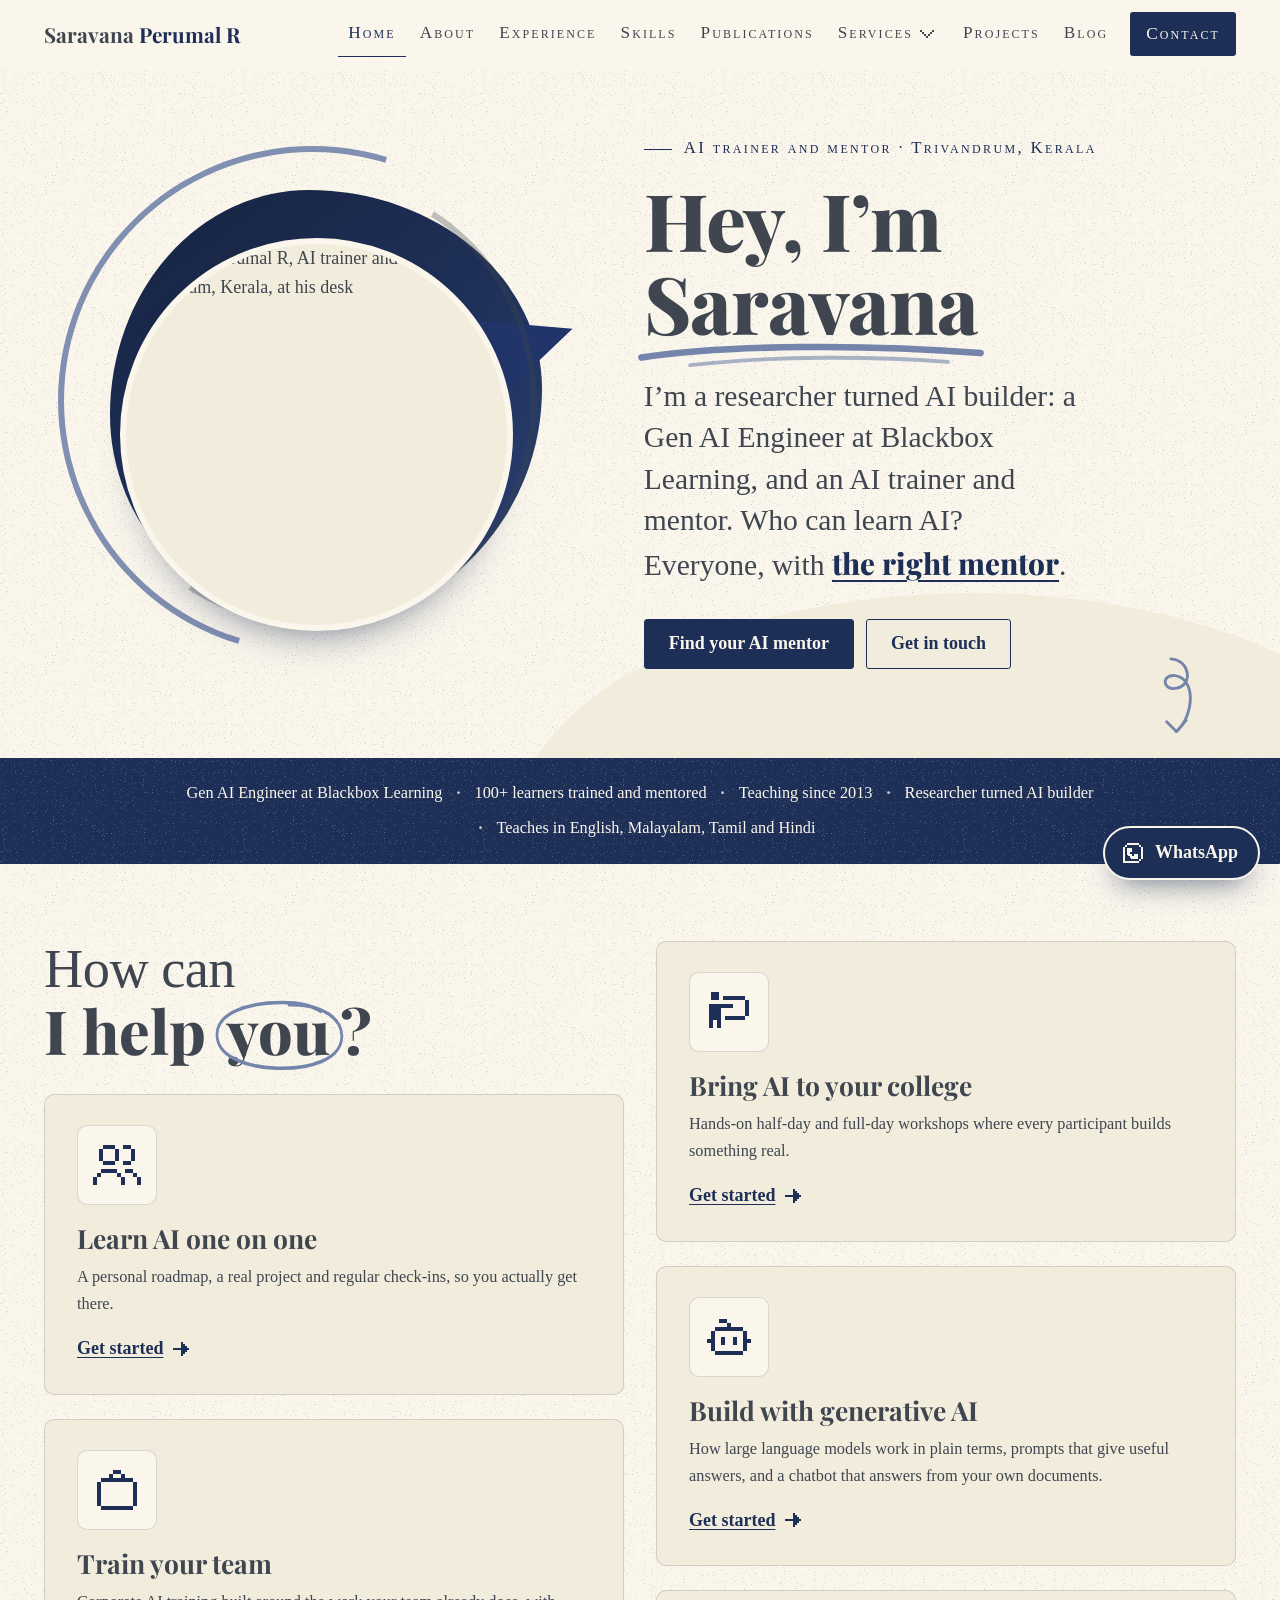
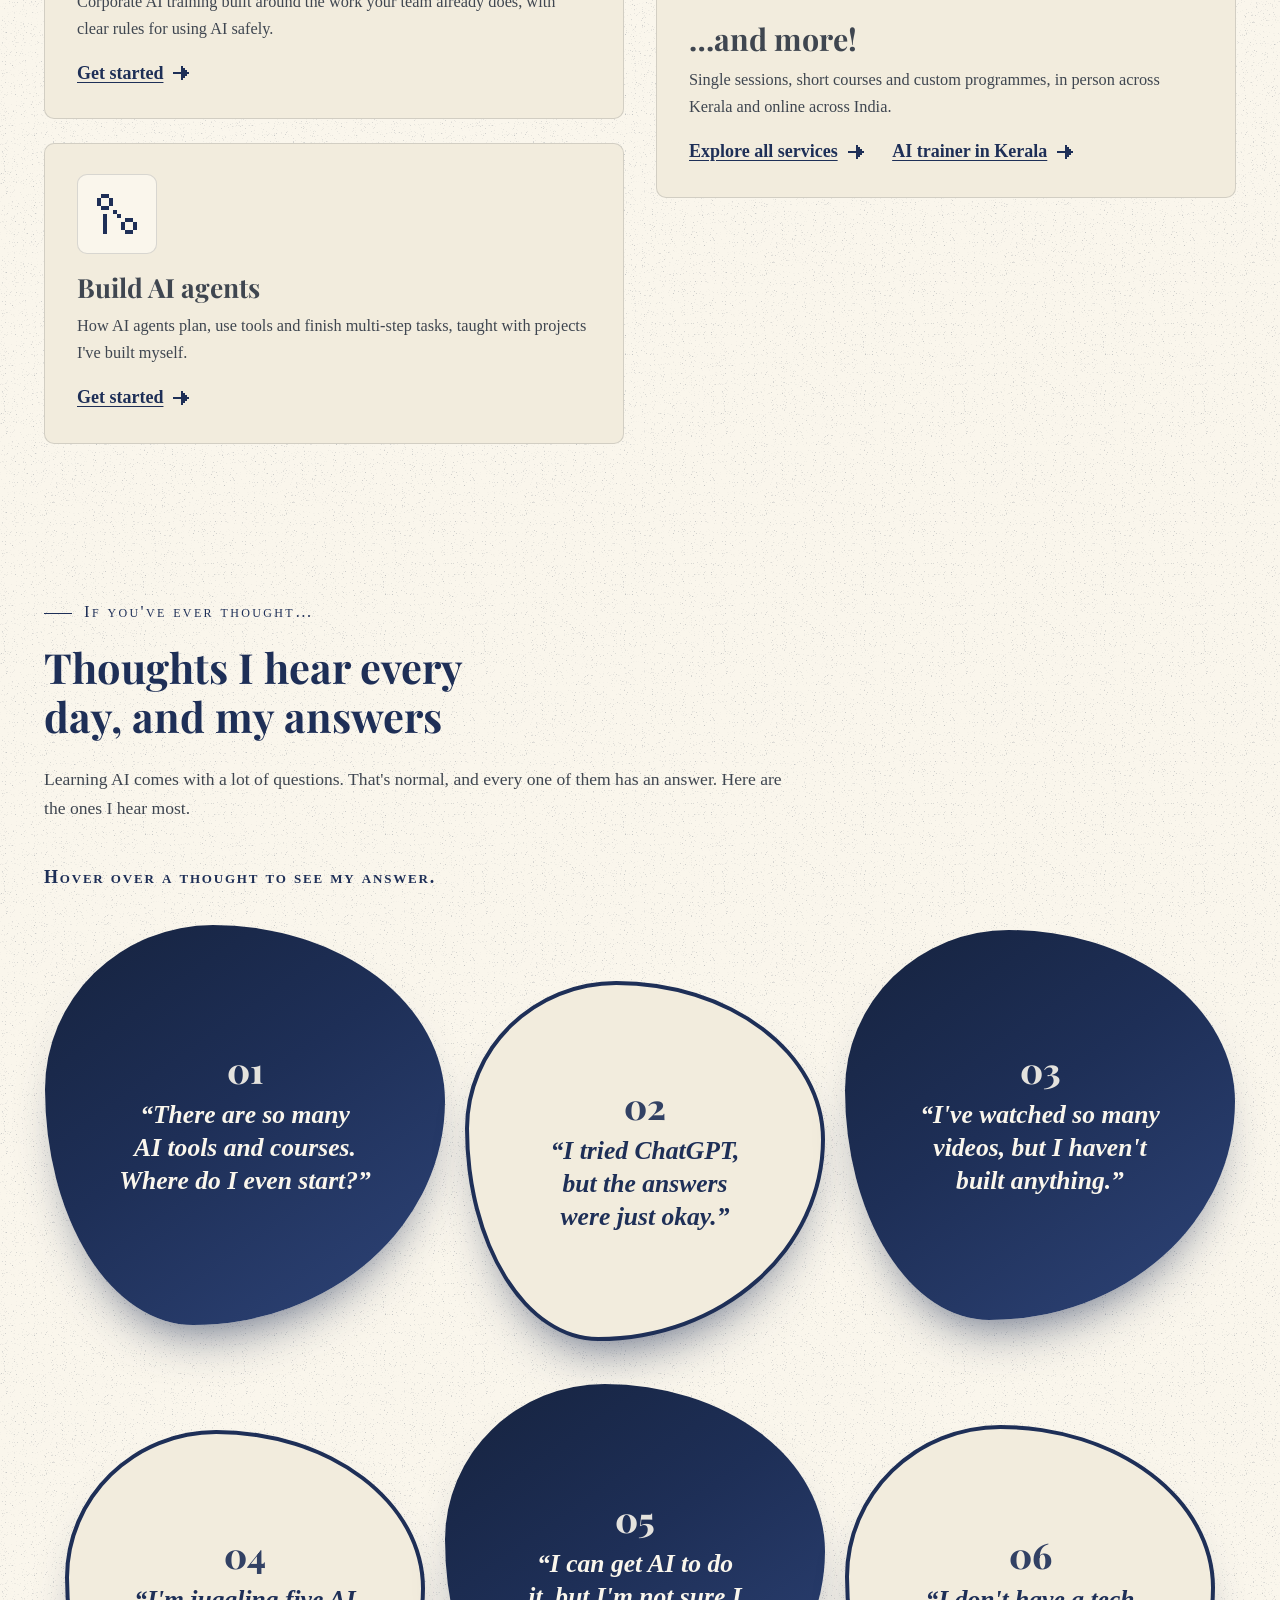
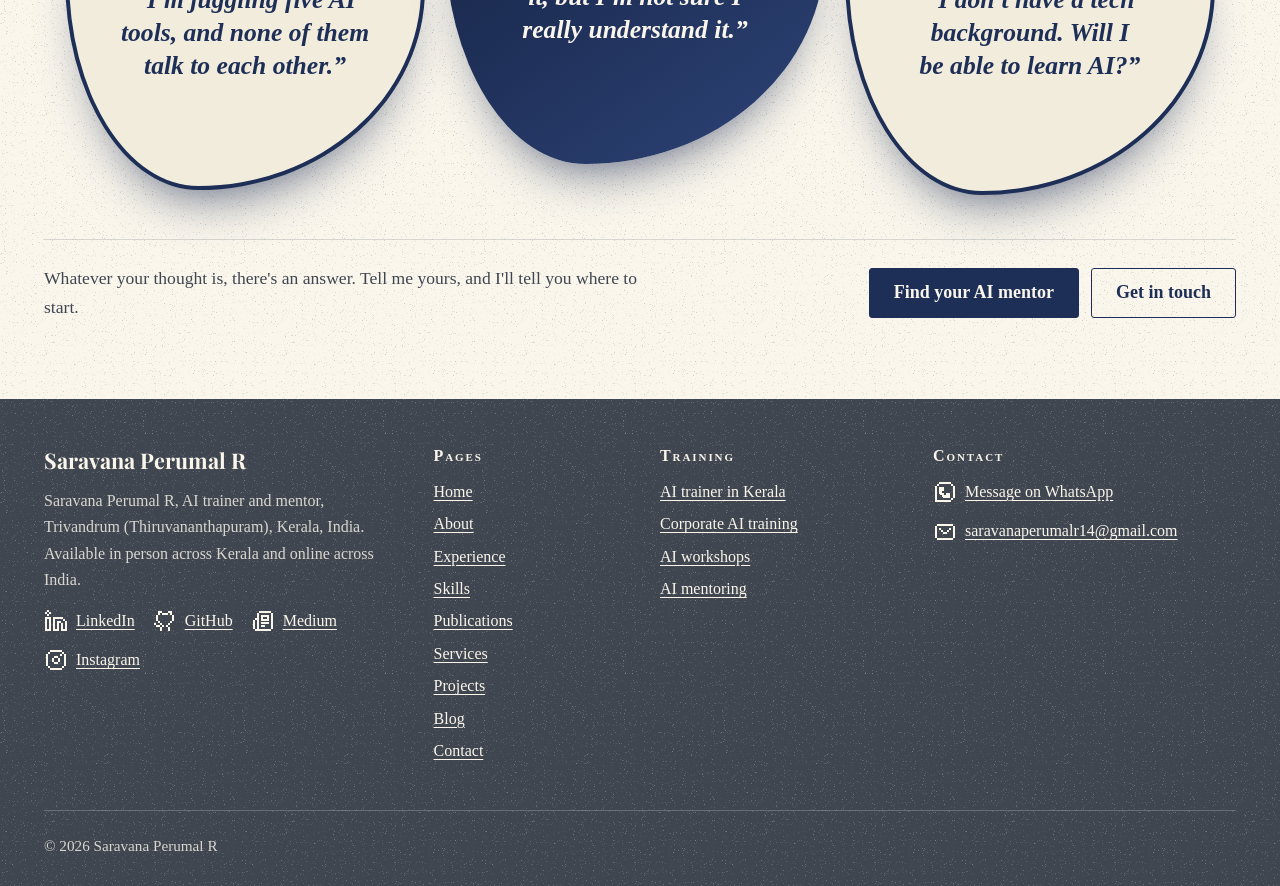
==== commit 26289c63: "Refresh homepage and teaching experience Redesign the homepage with a portrait hero, service cards, " ====
--- a/index.html
+++ b/index.html
@@ -87,29 +87,25 @@
   </header>
 
   <main id="main">
-    <section class="hero" aria-labelledby="hero-title">
-      <div class="container hero-grid">
-        <div>
-          <span class="eyebrow">Saravana Perumal R · AI trainer and mentor, Trivandrum</span>
-          <h1 id="hero-title">Who can learn AI? Everyone, with the right mentor.</h1>
-          <p class="hero-lede">Who wants to learn AI? I'd say everyone. Kids who wonder how a chatbot talks back. Students who want a skill that gets them hired. Working professionals and business owners who want AI to take the busywork off their plate. Teachers and researchers. And senior citizens who simply want to understand what everyone is talking about, and use it safely.</p>
-          <ul class="audience" aria-label="Who can learn AI">
-            <li>Kids</li><li>Students</li><li>Professionals</li><li>Business owners</li><li>Teachers</li><li>Researchers</li><li>Senior citizens</li>
-          </ul>
-          <p>Who can learn AI? Everyone, if they have a mentor who remembers being a beginner. I'm a Gen AI Engineer at Blackbox Learning and an AI trainer and mentor in Trivandrum (Thiruvananthapuram), Kerala. I started in a biology lab, not in tech, so I teach generative AI and agentic AI in plain language, one idea at a time, with real projects instead of theory dumps.</p>
+    <section class="hero hero-home" aria-labelledby="hero-title">
+      <div class="container hero-home-grid">
+        <div class="hero-portrait">
+          <span class="hp-blob" aria-hidden="true"></span>
+          <span class="hp-arc hp-arc--outer" aria-hidden="true"></span>
+          <span class="hp-arc hp-arc--inner" aria-hidden="true"></span>
+          <img class="hp-photo" src="assets/img/saravana-perumal-r.webp" width="640" height="640" alt="Saravana Perumal R, AI trainer and mentor in Trivandrum, Kerala, at his desk" fetchpriority="high" decoding="async">
+        </div>
+        <div class="hero-home-copy">
+          <span class="eyebrow">AI trainer and mentor · Trivandrum, Kerala</span>
+          <h1 id="hero-title">Hey, I&rsquo;m <span class="swash">Saravana<svg class="swash-line" viewBox="0 0 300 26" preserveAspectRatio="none" aria-hidden="true" focusable="false"><path d="M4 15 C 80 3, 200 3, 296 11" fill="none" stroke="currentColor" stroke-width="6" stroke-linecap="round"/><path d="M46 22 C 120 13, 206 14, 268 19" fill="none" stroke="currentColor" stroke-width="3.5" stroke-linecap="round" opacity="0.6"/></svg></span></h1>
+          <p class="hero-home-lede">I&rsquo;m a researcher turned AI builder: a Gen AI Engineer at Blackbox Learning, and an AI trainer and mentor. Who can learn AI? Everyone, with <a href="ai-mentor/index.html">the right mentor</a>.</p>
           <div class="btn-row">
             <a class="btn btn--primary" href="ai-mentor/index.html">Find your AI mentor</a>
             <a class="btn btn--ghost" href="contact.html">Get in touch</a>
           </div>
         </div>
-        <div class="hero-media">
-          <!-- IMAGE (hero, no lazy-load): <img class="photo photo--portrait" src="assets/img/saravana-perumal-r.webp" width="800" height="1000" alt="Saravana Perumal R, AI trainer and mentor in Trivandrum, Kerala" fetchpriority="high"> -->
-          <div class="img-slot img-slot--portrait" aria-hidden="true"><svg class="ico ico-camera img-slot-ico ico-48" viewBox="0 0 24 24" fill="currentColor" shape-rendering="crispEdges" aria-hidden="true" focusable="false"><path fill="currentColor" d="M4 5h4v2H4zm4-2h8v2H8zm8 2h4v2h-4zM2 7h2v12H2zm2 12h16v2H4zM20 7h2v12h-2zM10 8h4v2h-4zm0 6h4v2h-4zm-2-4h2v4H8zm6 0h2v4h-2z"/></svg>
-            <p class="img-slot-label">Photo: portrait of Saravana<small>saravana-perumal-r.webp · 4:5 · 800×1000</small></p>
-          </div>
-          <p class="hero-badge"><strong>18</strong>AI projects built</p>
-        </div>
-      </div>
+      </div>
+      <svg class="hero-doodle" viewBox="0 0 80 120" aria-hidden="true" focusable="false"><path d="M34 4 C 62 6, 66 42, 42 46 C 22 50, 20 26, 40 28 C 70 32, 68 84, 42 108" fill="none" stroke="currentColor" stroke-width="4" stroke-linecap="round"/><path d="M28 94 L42 108 L56 92" fill="none" stroke="currentColor" stroke-width="4" stroke-linecap="round" stroke-linejoin="round"/></svg>
     </section>
 
     <div class="trust">
@@ -117,12 +113,58 @@
         <ul aria-label="At a glance">
           <li>Gen AI Engineer at Blackbox Learning</li>
           <li>100+ learners trained and mentored</li>
-          <li>Teaching since 2024</li>
+          <li>Teaching since 2013</li>
           <li>Researcher turned AI builder</li>
           <li>Teaches in English, Malayalam, Tamil and Hindi</li>
         </ul>
       </div>
     </div>
+
+    <section class="section help" id="how-i-help" aria-labelledby="help-title">
+      <div class="container help-grid">
+        <div class="help-col">
+          <h2 id="help-title" class="help-title reveal"><span class="help-title-light">How can</span><span class="help-title-bold">I help <span class="loop">you<svg class="loop-line" viewBox="0 0 160 70" preserveAspectRatio="none" aria-hidden="true" focusable="false"><path d="M92 7 C 132 6, 157 20, 155 37 C 153 56, 118 65, 78 64 C 36 63, 5 52, 6 33 C 7 15, 40 5, 84 5 C 104 5, 120 8, 130 13" fill="none" stroke="currentColor" stroke-width="3.2" stroke-linecap="round"/></svg></span>?</span></h2>
+            <article class="help-card reveal">
+              <span class="help-ico"><svg class="ico ico-users ico-48" viewBox="0 0 24 24" fill="currentColor" shape-rendering="crispEdges" aria-hidden="true" focusable="false"><path fill="currentColor" d="M5 2h6v2H5zm10 0h4v2h-4zM5 10h6v2H5zm10 0h4v2h-4zm4-6h2v6h-2zm-8 0h2v6h-2zM3 4h2v6H3zM0 18h2v4H0zm14 0h2v4h-2zm8 0h2v4h-2zM4 14h8v2H4zm12 0h4v2h-4zM2 16h2v2H2zm10 0h2v2h-2zm8 0h2v2h-2z"/></svg></span>
+              <h3>Learn AI one on one</h3>
+              <p>A personal roadmap, a real project and regular check-ins, so you actually get there.</p>
+              <a class="help-link" href="ai-mentor/index.html">Get started<span class="sr-only"> with AI mentoring</span><svg class="ico ico-arrow-right" viewBox="0 0 24 24" fill="currentColor" shape-rendering="crispEdges" aria-hidden="true" focusable="false"><g fill="currentColor"><path d="M4 11v2h16v-2zm12 2v2h2v-2zm-2 2v2h2v-2zm-2 2v2h2v-2zm4-6V9h2v2z"/><path d="M14 15V7h2v8zm-2 2V5h2v12z"/></g></svg></a>
+            </article>
+            <article class="help-card reveal">
+              <span class="help-ico"><svg class="ico ico-briefcase ico-48" viewBox="0 0 24 24" fill="currentColor" shape-rendering="crispEdges" aria-hidden="true" focusable="false"><path fill="currentColor" d="M2 8h2v12H2zm18 0h2v12h-2zM4 6h16v2H4zm0 14h16v2H4zM8 4h2v2H8zm2-2h4v2h-4zm4 2h2v2h-2z"/></svg></span>
+              <h3>Train your team</h3>
+              <p>Corporate AI training built around the work your team already does, with clear rules for using AI safely.</p>
+              <a class="help-link" href="corporate-ai-training/index.html">Get started<span class="sr-only"> with corporate AI training</span><svg class="ico ico-arrow-right" viewBox="0 0 24 24" fill="currentColor" shape-rendering="crispEdges" aria-hidden="true" focusable="false"><g fill="currentColor"><path d="M4 11v2h16v-2zm12 2v2h2v-2zm-2 2v2h2v-2zm-2 2v2h2v-2zm4-6V9h2v2z"/><path d="M14 15V7h2v8zm-2 2V5h2v12z"/></g></svg></a>
+            </article>
+            <article class="help-card reveal">
+              <span class="help-ico"><svg class="ico ico-workflow ico-48" viewBox="0 0 24 24" fill="currentColor" shape-rendering="crispEdges" aria-hidden="true" focusable="false"><path fill="currentColor" d="M4 2h4v2H4zm0 6h4v2H4zM2 4h2v4H2zm6 0h2v4H8zm8 10h4v2h-4zm0 6h4v2h-4zm-2-4h2v4h-2zm6 0h2v4h-2zM5 12h2v10H5zm7 0h2v2h-2zm-2-2h2v2h-2z"/></svg></span>
+              <h3>Build AI agents</h3>
+              <p>How AI agents plan, use tools and finish multi-step tasks, taught with projects I've built myself.</p>
+              <a class="help-link" href="services.html">Get started<span class="sr-only"> with agentic AI training</span><svg class="ico ico-arrow-right" viewBox="0 0 24 24" fill="currentColor" shape-rendering="crispEdges" aria-hidden="true" focusable="false"><g fill="currentColor"><path d="M4 11v2h16v-2zm12 2v2h2v-2zm-2 2v2h2v-2zm-2 2v2h2v-2zm4-6V9h2v2z"/><path d="M14 15V7h2v8zm-2 2V5h2v12z"/></g></svg></a>
+            </article>
+        </div>
+        <div class="help-col help-col--right">
+            <article class="help-card reveal">
+              <span class="help-ico"><svg class="ico ico-presentation ico-48" viewBox="0 0 24 24" fill="currentColor" shape-rendering="crispEdges" aria-hidden="true" focusable="false"><g fill="currentColor"><path d="M3 2h4v4H3zM2 8h12v2H2zm7-4h11v2H9zm1 10h10v2H10z"/><path d="M2 9h6v7H2zm0 7h2v4H2zm4 0h2v4H6zM20 6h2v8h-2z"/></g></svg></span>
+              <h3>Bring AI to your college</h3>
+              <p>Hands-on half-day and full-day workshops where every participant builds something real.</p>
+              <a class="help-link" href="ai-workshops/index.html">Get started<span class="sr-only"> with an AI workshop</span><svg class="ico ico-arrow-right" viewBox="0 0 24 24" fill="currentColor" shape-rendering="crispEdges" aria-hidden="true" focusable="false"><g fill="currentColor"><path d="M4 11v2h16v-2zm12 2v2h2v-2zm-2 2v2h2v-2zm-2 2v2h2v-2zm4-6V9h2v2z"/><path d="M14 15V7h2v8zm-2 2V5h2v12z"/></g></svg></a>
+            </article>
+            <article class="help-card reveal">
+              <span class="help-ico"><svg class="ico ico-bot ico-48" viewBox="0 0 24 24" fill="currentColor" shape-rendering="crispEdges" aria-hidden="true" focusable="false"><path fill="currentColor" d="M5 7h14v2H5zm0 12h14v2H5zM3 9h2v10H3zm16 0h2v10h-2zM1 13h2v2H1zm20 0h2v2h-2zM11 5h2v2h-2zM7 3h4v2H7zm1 9h2v4H8zm6 0h2v4h-2z"/></svg></span>
+              <h3>Build with generative AI</h3>
+              <p>How large language models work in plain terms, prompts that give useful answers, and a chatbot that answers from your own documents.</p>
+              <a class="help-link" href="services.html">Get started<span class="sr-only"> with generative AI training</span><svg class="ico ico-arrow-right" viewBox="0 0 24 24" fill="currentColor" shape-rendering="crispEdges" aria-hidden="true" focusable="false"><g fill="currentColor"><path d="M4 11v2h16v-2zm12 2v2h2v-2zm-2 2v2h2v-2zm-2 2v2h2v-2zm4-6V9h2v2z"/><path d="M14 15V7h2v8zm-2 2V5h2v12z"/></g></svg></a>
+            </article>
+            <article class="help-card help-card--more reveal">
+              <h3>&hellip;and more!</h3>
+              <p>Single sessions, short courses and custom programmes, in person across Kerala and online across India.</p>
+              <a class="help-link" href="services.html">Explore all services<svg class="ico ico-arrow-right" viewBox="0 0 24 24" fill="currentColor" shape-rendering="crispEdges" aria-hidden="true" focusable="false"><g fill="currentColor"><path d="M4 11v2h16v-2zm12 2v2h2v-2zm-2 2v2h2v-2zm-2 2v2h2v-2zm4-6V9h2v2z"/><path d="M14 15V7h2v8zm-2 2V5h2v12z"/></g></svg></a>
+              <a class="help-link" href="ai-trainer-in-kerala/index.html">AI trainer in Kerala<svg class="ico ico-arrow-right" viewBox="0 0 24 24" fill="currentColor" shape-rendering="crispEdges" aria-hidden="true" focusable="false"><g fill="currentColor"><path d="M4 11v2h16v-2zm12 2v2h2v-2zm-2 2v2h2v-2zm-2 2v2h2v-2zm4-6V9h2v2z"/><path d="M14 15V7h2v8zm-2 2V5h2v12z"/></g></svg></a>
+            </article>
+        </div>
+      </div>
+    </section>
 
     <section class="section" id="pain-points" aria-labelledby="pains-title">
       <div class="container">
@@ -132,187 +174,81 @@
           <p>Learning AI comes with a lot of questions. That's normal, and every one of them has an answer. Here are the ones I hear most.</p>
         </div>
 
-        <h3 class="thoughts-label reveal">The seven I hear most</h3>
-        <ol class="top-thoughts reveal">
-          <li>
-            <span class="tt-rank" aria-hidden="true">01</span>
-            <div class="tt-thought"><p class="tt-quote">&ldquo;There are so many AI tools and courses. Where do I even start?&rdquo;</p><p class="tt-who">Most common among: Beginners and busy professionals</p></div>
-            <p class="tt-answer"><span class="pain-help">My answer</span>With a clear roadmap made for you: what to learn first, what to skip for now, and a first project you can finish.</p>
-          </li>
-          <li>
-            <span class="tt-rank" aria-hidden="true">02</span>
-            <div class="tt-thought"><p class="tt-quote">&ldquo;I tried ChatGPT, but the answers were just okay.&rdquo;</p><p class="tt-who">Most common among: Almost everyone</p></div>
-            <p class="tt-answer"><span class="pain-help">My answer</span>Good results come from good prompts. I'll show you simple prompt frameworks that turn average answers into useful ones, and how to reuse them.</p>
-          </li>
-          <li>
-            <span class="tt-rank" aria-hidden="true">03</span>
-            <div class="tt-thought"><p class="tt-quote">&ldquo;I've watched so many videos, but I haven't built anything.&rdquo;</p><p class="tt-who">Most common among: Learners stuck watching tutorials</p></div>
-            <p class="tt-answer"><span class="pain-help">My answer</span>Every session ends with something you've built. We learn by doing, and I check in so you keep going.</p>
-          </li>
-          <li>
-            <span class="tt-rank" aria-hidden="true">04</span>
-            <div class="tt-thought"><p class="tt-quote">&ldquo;I'm juggling five AI tools, and none of them talk to each other.&rdquo;</p><p class="tt-who">Most common among: Power users and business owners</p></div>
-            <p class="tt-answer"><span class="pain-help">My answer</span>We design one simple workflow around your real work, connect the pieces that matter, and drop the tools you don't need.</p>
-          </li>
-          <li>
-            <span class="tt-rank" aria-hidden="true">05</span>
-            <div class="tt-thought"><p class="tt-quote">&ldquo;I can get AI to do it, but I'm not sure I really understand it.&rdquo;</p><p class="tt-who">Most common among: Students and early-career learners</p></div>
-            <p class="tt-answer"><span class="pain-help">My answer</span>We build the fundamentals alongside the shortcuts: how language models work, in plain terms, so you use AI with judgement instead of copy and paste.</p>
-          </li>
-          <li>
-            <span class="tt-rank" aria-hidden="true">06</span>
-            <div class="tt-thought"><p class="tt-quote">&ldquo;How does AI apply to my field, and is it worth it?&rdquo;</p><p class="tt-who">Most common among: Professionals and entrepreneurs</p></div>
-            <p class="tt-answer"><span class="pain-help">My answer</span>We start from the tasks in your field, like reports, documents, customer replies and data, and apply AI there first, so you can see what it's worth to you.</p>
-          </li>
-          <li>
-            <span class="tt-rank" aria-hidden="true">07</span>
-            <div class="tt-thought"><p class="tt-quote">&ldquo;Everything moves so fast. Am I already behind?&rdquo;</p><p class="tt-who">Most common among: Everyone</p></div>
-            <p class="tt-answer"><span class="pain-help">My answer</span>You're not. You don't need to chase every release. A few solid habits and one workflow that works will carry you further than any trend.</p>
-          </li>
-        </ol>
-
-        <h3 class="thoughts-label reveal">Every other thought, answered</h3>
-        <div class="thought-groups">
-          <div class="thought-group reveal">
-            <div class="thought-group-head"><span class="qual-icon"><svg class="ico ico-lightbulb" viewBox="0 0 24 24" fill="currentColor" shape-rendering="crispEdges" aria-hidden="true" focusable="false"><path fill="currentColor" d="M9 4h6v2H9zM7 6h2v2H7zm8 0h2v2h-2zm4-2h2v2h-2zm2-2h2v2h-2zM0 10h3v2H0zm21 0h3v2h-3zM3 4h2v2H3zM1 2h2v2H1zm6 12h2v2H7zm8 0h2v2h-2zM5 8h2v6H5zm12 0h2v6h-2zm-8 8h6v2H9zm0 4h6v2H9zm0-2h2v2H9zm4 0h2v2h-2zM11 0h2v3h-2z"/></svg></span><h4>Starting out</h4></div>
-            <ul>
-              <li><p class="tg-quote">&ldquo;I need someone to tell me what to do in my situation, not another generic course.&rdquo;</p><p>That's what mentoring is for. We look at where you are and where you want to be, and plan from there.</p></li>
-              <li><p class="tg-quote">&ldquo;I'm worried I'll be rushed or talked down to.&rdquo;</p><p>Never. I was a beginner too. We go one idea at a time, at your pace.</p></li>
-              <li><p class="tg-quote">&ldquo;My questions feel too basic to ask.&rdquo;</p><p>There's no such thing. One-on-one sessions mean you can ask anything, with no audience.</p></li>
-              <li><p class="tg-quote">&ldquo;My kids use AI better than I do.&rdquo;</p><p>That's easy to change. In plain language, and in your own language, you'll be using it with confidence.</p></li>
-              <li><p class="tg-quote">&ldquo;I start strong, then life gets in the way.&rdquo;</p><p>Regular check-ins with a real person keep you moving.</p></li>
-              <li><p class="tg-quote">&ldquo;I've already spent money on courses that didn't help.&rdquo;</p><p>Before you commit to anything, I'll send you a clear plan for your goal, so you know exactly what you're getting.</p></li>
-              <li><p class="tg-quote">&ldquo;How do I know who's a real expert?&rdquo;</p><p>Look at what they've built. I don't teach what I've only read about: you can see my <a href="projects.html">projects</a> and <a href="publications.html">publications</a>.</p></li>
-            </ul>
-          </div>
-          <div class="thought-group reveal">
-            <div class="thought-group-head"><span class="qual-icon"><svg class="ico ico-briefcase" viewBox="0 0 24 24" fill="currentColor" shape-rendering="crispEdges" aria-hidden="true" focusable="false"><path fill="currentColor" d="M2 8h2v12H2zm18 0h2v12h-2zM4 6h16v2H4zm0 14h16v2H4zM8 4h2v2H8zm2-2h4v2h-4zm4 2h2v2h-2z"/></svg></span><h4>Careers and study</h4></div>
-            <ul>
-              <li><p class="tg-quote">&ldquo;Will AI take my job?&rdquo;</p><p>AI changes how work gets done, and people who can use it well are in a strong position. Let's make sure that's you.</p></li>
-              <li><p class="tg-quote">&ldquo;My degree taught me theory. Employers want AI skills.&rdquo;</p><p>We add the practical side: building with generative AI and agentic AI, on real projects.</p></li>
-              <li><p class="tg-quote">&ldquo;I don't have any projects to show.&rdquo;</p><p>You will. What we build together becomes projects you can put on your resume and talk about.</p></li>
-              <li><p class="tg-quote">&ldquo;I've applied everywhere and heard nothing back.&rdquo;</p><p>I've mentored students through job placements. We work on projects that stand out, and a clear story about what you can do.</p></li>
-              <li><p class="tg-quote">&ldquo;Is using AI for my assignments cheating?&rdquo;</p><p>It depends on how you use it. In a college workshop, students and faculty can work out together where AI supports learning and where it replaces it.</p></li>
-            </ul>
-          </div>
-          <div class="thought-group reveal">
-            <div class="thought-group-head"><span class="qual-icon"><svg class="ico ico-laptop" viewBox="0 0 24 24" fill="currentColor" shape-rendering="crispEdges" aria-hidden="true" focusable="false"><path fill="currentColor" d="M3 18h18v-2h2v4H1v-4h2zm2-4h14V6h2v10H3V6h2zm14-8H5V4h14z"/></svg></span><h4>At work</h4></div>
-            <ul>
-              <li><p class="tg-quote">&ldquo;My boss says 'use AI', but nobody has shown us how.&rdquo;</p><p>That's what corporate AI training is for. We start from your team's real tasks and build AI into them.</p></li>
-              <li><p class="tg-quote">&ldquo;I don't have time for a long course.&rdquo;</p><p>Sessions stay focused on your real work, and you leave with something you've built and can use.</p></li>
-              <li><p class="tg-quote">&ldquo;Replies, content, invoices and follow-ups eat my whole day.&rdquo;</p><p>Simple automations can take a lot of that off your plate. We start with the tasks that cost you the most time.</p></li>
-              <li><p class="tg-quote">&ldquo;I've been asked for an AI plan, and I don't know where to begin.&rdquo;</p><p>Tell me your team's size and the work they do, and I'll propose a plan. You'll be able to judge tools and vendors by what they do for your work.</p></li>
-            </ul>
-          </div>
-          <div class="thought-group reveal">
-            <div class="thought-group-head"><span class="qual-icon"><svg class="ico ico-eye" viewBox="0 0 24 24" fill="currentColor" shape-rendering="crispEdges" aria-hidden="true" focusable="false"><path fill="currentColor" d="M16 20H8v-2h8zm-8-2H4v-2h4zm12 0h-4v-2h4zM4 16H2v-2h2zm10-6h-2v2h2zh2v4h-2v2h-4v-2H8v-4h2V8h4zm8 6h-2v-2h2zM2 14H0v-4h2zm22 0h-2v-4h2zM4 10H2V8h2zm18 0h-2V8h2zM8 8H4V6h4zm12 0h-4V6h4zm-4-2H8V4h8z"/></svg></span><h4>Trust and safety</h4></div>
-            <ul>
-              <li><p class="tg-quote">&ldquo;Is it safe to paste company or client data into AI tools?&rdquo;</p><p>You'll leave with clear rules for using AI safely at work: what's fine to share, and what to keep out.</p></li>
-              <li><p class="tg-quote">&ldquo;It gave me a wrong answer once. How can I trust it?&rdquo;</p><p>You'll learn why AI gets things wrong, how to check its answers, and how to build a chatbot that answers from your own documents.</p></li>
-              <li><p class="tg-quote">&ldquo;How do I know if a call or a video is real?&rdquo;</p><p>Knowing how AI voices and videos are made takes away most of the worry. We'll go through what to double-check before you trust one.</p></li>
-            </ul>
-          </div>
-        </div>
+        <p class="blob-hint reveal"><span class="hint-hover">Hover over a thought to see my answer.</span><span class="hint-touch">Tap a thought to see my answer.</span></p>
+        <ul class="blob-field reveal">
+          <li class="blob-wrap" style="--size:400px;--float:13s;--delay:0s">
+            <div class="blob blob--ink" tabindex="0" data-blob>
+              <div class="blob-face blob-face--q">
+                <span class="blob-rank" aria-hidden="true">01</span>
+                <h3 class="blob-q">&ldquo;There are so many AI tools and courses. Where do I even start?&rdquo;</h3>
+              </div>
+              <div class="blob-face blob-face--a">
+                <p class="blob-a"><span class="pain-help">My answer</span>With a clear roadmap made for you: what to learn first, what to skip for now, and a first project you can finish.</p>
+              </div>
+            </div>
+          </li>
+          <li class="blob-wrap" style="--size:360px;--float:15s;--delay:-4s">
+            <div class="blob blob--light" tabindex="0" data-blob>
+              <div class="blob-face blob-face--q">
+                <span class="blob-rank" aria-hidden="true">02</span>
+                <h3 class="blob-q">&ldquo;I tried ChatGPT, but the answers were just okay.&rdquo;</h3>
+              </div>
+              <div class="blob-face blob-face--a">
+                <p class="blob-a"><span class="pain-help">My answer</span>Good results come from good prompts. I'll show you simple prompt frameworks that turn average answers into useful ones, and how to reuse them.</p>
+              </div>
+            </div>
+          </li>
+          <li class="blob-wrap" style="--size:390px;--float:14s;--delay:-8s">
+            <div class="blob blob--ink" tabindex="0" data-blob>
+              <div class="blob-face blob-face--q">
+                <span class="blob-rank" aria-hidden="true">03</span>
+                <h3 class="blob-q">&ldquo;I've watched so many videos, but I haven't built anything.&rdquo;</h3>
+              </div>
+              <div class="blob-face blob-face--a">
+                <p class="blob-a"><span class="pain-help">My answer</span>Every session ends with something you've built. We learn by doing, and I check in so you keep going.</p>
+              </div>
+            </div>
+          </li>
+          <li class="blob-wrap" style="--size:360px;--float:16s;--delay:-2s">
+            <div class="blob blob--light" tabindex="0" data-blob>
+              <div class="blob-face blob-face--q">
+                <span class="blob-rank" aria-hidden="true">04</span>
+                <h3 class="blob-q">&ldquo;I'm juggling five AI tools, and none of them talk to each other.&rdquo;</h3>
+              </div>
+              <div class="blob-face blob-face--a">
+                <p class="blob-a"><span class="pain-help">My answer</span>We design one simple workflow around your real work, connect the pieces that matter, and drop the tools you don't need.</p>
+              </div>
+            </div>
+          </li>
+          <li class="blob-wrap" style="--size:380px;--float:12s;--delay:-6s">
+            <div class="blob blob--ink" tabindex="0" data-blob>
+              <div class="blob-face blob-face--q">
+                <span class="blob-rank" aria-hidden="true">05</span>
+                <h3 class="blob-q">&ldquo;I can get AI to do it, but I'm not sure I really understand it.&rdquo;</h3>
+              </div>
+              <div class="blob-face blob-face--a">
+                <p class="blob-a"><span class="pain-help">My answer</span>We build the fundamentals alongside the shortcuts: how language models work, in plain terms, so you use AI with judgement instead of copy and paste.</p>
+              </div>
+            </div>
+          </li>
+          <li class="blob-wrap" style="--size:370px;--float:14s;--delay:-10s">
+            <div class="blob blob--light" tabindex="0" data-blob>
+              <div class="blob-face blob-face--q">
+                <span class="blob-rank" aria-hidden="true">06</span>
+                <h3 class="blob-q">&ldquo;I don't have a tech background. Will I be able to learn AI?&rdquo;</h3>
+              </div>
+              <div class="blob-face blob-face--a">
+                <p class="blob-a"><span class="pain-help">My answer</span>Yes. Neither did I: I started in a biology lab. Most of my learners aren't technical. We start with how AI works in plain terms, and bring in code only if your goal needs it.</p>
+              </div>
+            </div>
+          </li>
+        </ul>
 
         <div class="pains-foot reveal">
           <p>Whatever your thought is, there's an answer. Tell me yours, and I'll tell you where to start.</p>
           <div class="btn-row">
             <a class="btn btn--primary" href="ai-mentor/index.html">Find your AI mentor</a>
             <a class="btn btn--ghost" href="contact.html">Get in touch</a>
-          </div>
-        </div>
-      </div>
-    </section>
-
-    <section class="section" id="training" aria-labelledby="training-title">
-      <div class="container">
-        <div class="section-head reveal">
-          <span class="eyebrow">Training and mentoring</span>
-          <h2 id="training-title">How you can work with me</h2>
-          <p>In person across Kerala, online across India, in English, Malayalam, Tamil or Hindi.</p>
-        </div>
-        <ul class="services-grid services-grid--four">
-          <li class="service reveal">
-            <h3>AI training in Kerala</h3>
-            <p>Generative AI and agentic AI for students, teams and companies across Kerala and India. Who I train, where, and everything I teach.</p>
-            <a class="service-link" href="ai-trainer-in-kerala/index.html">AI trainer in Kerala<svg class="ico ico-arrow-right" viewBox="0 0 24 24" fill="currentColor" shape-rendering="crispEdges" aria-hidden="true" focusable="false"><g fill="currentColor"><path d="M4 11v2h16v-2zm12 2v2h2v-2zm-2 2v2h2v-2zm-2 2v2h2v-2zm4-6V9h2v2z"/><path d="M14 15V7h2v8zm-2 2V5h2v12z"/></g></svg></a>
-            <!-- IMAGE: <img class="photo photo--landscape" src="assets/img/ai-workshop-kerala.webp" width="900" height="600" alt="Saravana Perumal R, AI trainer in Kerala, teaching a generative AI workshop" loading="lazy"> -->
-            <div class="img-slot img-slot--landscape" aria-hidden="true"><svg class="ico ico-camera img-slot-ico ico-48" viewBox="0 0 24 24" fill="currentColor" shape-rendering="crispEdges" aria-hidden="true" focusable="false"><path fill="currentColor" d="M4 5h4v2H4zm4-2h8v2H8zm8 2h4v2h-4zM2 7h2v12H2zm2 12h16v2H4zM20 7h2v12h-2zM10 8h4v2h-4zm0 6h4v2h-4zm-2-4h2v4H8zm6 0h2v4h-2z"/></svg><p class="img-slot-label">Photo: teaching a session<small>3:2</small></p></div>
-          </li>
-          <li class="service reveal">
-            <h3>Corporate AI training</h3>
-            <p>For companies that want their people using AI properly, not just trying ChatGPT once. Built around the tasks your team actually does.</p>
-            <a class="service-link" href="corporate-ai-training/index.html">Corporate AI training<svg class="ico ico-arrow-right" viewBox="0 0 24 24" fill="currentColor" shape-rendering="crispEdges" aria-hidden="true" focusable="false"><g fill="currentColor"><path d="M4 11v2h16v-2zm12 2v2h2v-2zm-2 2v2h2v-2zm-2 2v2h2v-2zm4-6V9h2v2z"/><path d="M14 15V7h2v8zm-2 2V5h2v12z"/></g></svg></a>
-            <div class="img-slot img-slot--landscape" aria-hidden="true"><svg class="ico ico-camera img-slot-ico ico-48" viewBox="0 0 24 24" fill="currentColor" shape-rendering="crispEdges" aria-hidden="true" focusable="false"><path fill="currentColor" d="M4 5h4v2H4zm4-2h8v2H8zm8 2h4v2h-4zM2 7h2v12H2zm2 12h16v2H4zM20 7h2v12h-2zM10 8h4v2h-4zm0 6h4v2h-4zm-2-4h2v4H8zm6 0h2v4h-2z"/></svg><p class="img-slot-label">Photo: corporate training session<small>3:2</small></p></div>
-          </li>
-          <li class="service reveal">
-            <h3>AI workshops</h3>
-            <p>Half-day and full-day sessions for students, faculty and mixed groups. Participants build something small and real before they leave.</p>
-            <a class="service-link" href="ai-workshops/index.html">AI workshops<svg class="ico ico-arrow-right" viewBox="0 0 24 24" fill="currentColor" shape-rendering="crispEdges" aria-hidden="true" focusable="false"><g fill="currentColor"><path d="M4 11v2h16v-2zm12 2v2h2v-2zm-2 2v2h2v-2zm-2 2v2h2v-2zm4-6V9h2v2z"/><path d="M14 15V7h2v8zm-2 2V5h2v12z"/></g></svg></a>
-            <div class="img-slot img-slot--landscape" aria-hidden="true"><svg class="ico ico-camera img-slot-ico ico-48" viewBox="0 0 24 24" fill="currentColor" shape-rendering="crispEdges" aria-hidden="true" focusable="false"><path fill="currentColor" d="M4 5h4v2H4zm4-2h8v2H8zm8 2h4v2h-4zM2 7h2v12H2zm2 12h16v2H4zM20 7h2v12h-2zM10 8h4v2h-4zm0 6h4v2h-4zm-2-4h2v4H8zm6 0h2v4h-2z"/></svg><p class="img-slot-label">Photo: college workshop<small>3:2</small></p></div>
-          </li>
-          <li class="service reveal">
-            <h3>AI mentoring</h3>
-            <p>One on one, over several weeks, for career switchers, students and researchers. A roadmap, a real project, and regular check-ins.</p>
-            <a class="service-link" href="ai-mentor/index.html">AI mentoring<svg class="ico ico-arrow-right" viewBox="0 0 24 24" fill="currentColor" shape-rendering="crispEdges" aria-hidden="true" focusable="false"><g fill="currentColor"><path d="M4 11v2h16v-2zm12 2v2h2v-2zm-2 2v2h2v-2zm-2 2v2h2v-2zm4-6V9h2v2z"/><path d="M14 15V7h2v8zm-2 2V5h2v12z"/></g></svg></a>
-            <div class="img-slot img-slot--landscape" aria-hidden="true"><svg class="ico ico-camera img-slot-ico ico-48" viewBox="0 0 24 24" fill="currentColor" shape-rendering="crispEdges" aria-hidden="true" focusable="false"><path fill="currentColor" d="M4 5h4v2H4zm4-2h8v2H8zm8 2h4v2h-4zM2 7h2v12H2zm2 12h16v2H4zM20 7h2v12h-2zM10 8h4v2h-4zm0 6h4v2h-4zm-2-4h2v4H8zm6 0h2v4h-2z"/></svg><p class="img-slot-label">Photo: one-on-one mentoring<small>3:2</small></p></div>
-          </li>
-        </ul>
-      </div>
-    </section>
-
-    <section class="section section--dark" aria-labelledby="story-title">
-      <div class="container split">
-        <div class="reveal">
-          <span class="eyebrow">About</span>
-          <h2 id="story-title">Researcher turned AI builder</h2>
-          <p style="color:rgba(250,246,236,.82)">I didn't start in tech. I started in a biology lab, working on stem cells, vaccines and 3D bioprinted skin. I taught myself AI from scratch, built my own projects, and then started teaching it.</p>
-          <p style="color:rgba(250,246,236,.82)">I spent about seven years in research, at IISER Thiruvananthapuram, ICAR's Central Institute of Brackishwater Aquaculture in Chennai, and Sree Chitra Tirunal Institute (SCTIMST). In 2023 I moved into data science, then into generative AI. I've been teaching and mentoring since February 2024.</p>
-          <a class="btn btn--outline-light" href="about.html" style="margin-top:12px">Read my story</a>
-        </div>
-        <!-- IMAGE: <img class="photo photo--landscape" src="assets/img/saravana-research-lab.webp" width="900" height="600" alt="Saravana Perumal R during his research years" loading="lazy"> -->
-        <div class="img-slot img-slot--landscape reveal" aria-hidden="true"><svg class="ico ico-camera img-slot-ico ico-48" viewBox="0 0 24 24" fill="currentColor" shape-rendering="crispEdges" aria-hidden="true" focusable="false"><path fill="currentColor" d="M4 5h4v2H4zm4-2h8v2H8zm8 2h4v2h-4zM2 7h2v12H2zm2 12h16v2H4zM20 7h2v12h-2zM10 8h4v2h-4zm0 6h4v2h-4zm-2-4h2v4H8zm6 0h2v4h-2z"/></svg>
-          <p class="img-slot-label">Photo: Saravana in the lab, research years<small>saravana-research-lab.webp · 3:2</small></p>
-        </div>
-      </div>
-    </section>
-
-    <section class="section" aria-labelledby="built-title">
-      <div class="container">
-        <div class="section-head reveal">
-          <span class="eyebrow">What I've built</span>
-          <h2 id="built-title">I teach from what I've built</h2>
-          <p>I've built 18 AI projects of my own. A few of them:</p>
-        </div>
-        <ul class="built-list reveal" style="margin-top:0">
-          <li>Chatbots that answer questions from your own PDFs and documents (RAG)</li>
-          <li>AI agents that use tools, search, and query databases in plain English</li>
-          <li>Fine-tuned language models, and apps deployed on AWS</li>
-          <li>Computer vision work, including brain tumour detection from MRI scans</li>
-        </ul>
-        <div class="btn-row reveal" style="margin-top:28px"><a class="btn btn--primary" href="projects.html">See all projects</a><a class="btn btn--ghost" href="https://github.com/saravanagithub14" target="_blank" rel="noopener"><svg class="ico ico-github" viewBox="0 0 24 24" fill="currentColor" shape-rendering="crispEdges" aria-hidden="true" focusable="false"><path fill="currentColor" d="M5 2h4v2H7v2H5zm0 10H3V6h2zm2 2H5v-2h2zm2 2v-2H7v2H3v-2H1v2h2v2h4v4h2v-4h2v-2zm0 0v2H7v-2zm6-12v2H9V4zm4 2h-2V4h-2V2h4zm0 6V6h2v6zm-2 2v-2h2v2zm-2 2v-2h2v2zm0 2h-2v-2h2zm0 0h2v4h-2z"/></svg>GitHub</a></div>
-      </div>
-    </section>
-
-    <section class="cta" id="contact" aria-labelledby="contact-title">
-      <div class="container">
-        <div class="cta-inner reveal">
-          <span class="eyebrow" style="color:rgba(250,246,236,.82)">Contact</span>
-          <h2 id="contact-title">Let's plan your AI training.</h2>
-          <p>Tell me who you want to train, how many people, and what you want them to be able to do. I'll reply with a clear plan, usually within a day.</p>
-          <div class="btn-row">
-            <a class="btn btn--light" href="https://wa.me/917012753018?text=Hi%20Saravana%2C%20I%27d%20like%20to%20plan%20an%20AI%20training." target="_blank" rel="noopener">
-              <svg class="ico ico-whatsapp" viewBox="0 0 24 24" fill="currentColor" shape-rendering="crispEdges" aria-hidden="true" focusable="false"><path fill="currentColor" d="M4 20h14v2H2V6h2zm16 0h-2v-2h2zm-9-9H9v2h2v2h2v-2h4v5h-7v-1H9v-2H7v-1H6V7h5zm11 7h-2V6h2zM6 6H4V4h2zm14 0h-2V4h2zm-2-2H6V2h12z"/></svg>
-              Message me on WhatsApp
-            </a>
-            <a class="btn btn--outline-light" href="mailto:saravanaperumalr14@gmail.com?subject=AI%20training%20enquiry">
-              <svg class="ico ico-mail" viewBox="0 0 24 24" fill="currentColor" shape-rendering="crispEdges" aria-hidden="true" focusable="false"><path fill="currentColor" d="M6 8h2v2H6zm2 2h2v2H8zm10-2h-2v2h2zm-2 2h-2v2h2zm-6 2h4v2h-4zM2 6h2v12H2zm18 0h2v12h-2zM4 4h16v2H4zm0 14h16v2H4z"/></svg>
-              Email me
-            </a>
-            <a class="btn btn--outline-light" href="https://www.linkedin.com/in/saravana-perumal-r-04b368288" target="_blank" rel="noopener">
-              <svg class="ico ico-linkedin" viewBox="0 0 24 24" fill="currentColor" shape-rendering="crispEdges" aria-hidden="true" focusable="false"><path fill="currentColor" d="M7 22H1V8h6zm12-12h-8v10h2v-8h4v2h-2v8H9V8h10zm4 12h-6v-8h2v6h2v-8h2zM3 20h2V10H3zm18-8h-2v-2h2zM5 7H3V5h2zM3 5H1V3h2zm4 0H5V3h2zM5 3H3V1h2z"/></svg>
-              Connect on LinkedIn
-            </a>
           </div>
         </div>
       </div>
--- a/assets/css/styles.css
+++ b/assets/css/styles.css
@@ -423,26 +423,200 @@
 
 .hero .btn-row { margin-top: 2rem; }
 
-/* Homepage hero: who can learn AI */
-.audience {
-  list-style: none;
-  display: flex;
-  flex-wrap: wrap;
-  gap: 8px;
-  margin: -0.2em 0 1.4em;
-  padding: 0;
-}
-.audience li {
-  padding: 4px 14px;
-  border: 1.5px solid var(--ink);
-  border-radius: 999px;
-  font-variant: small-caps;
-  letter-spacing: 0.08em;
-  font-weight: 700;
-  font-size: 0.98rem;
-  color: var(--ink);
+/* Homepage hero: round portrait on an ink blob, big greeting with a hand-drawn swash */
+.hero-home { position: relative; overflow: hidden; padding: clamp(32px, 5vw, 72px) 0 clamp(56px, 7vw, 96px); }
+.hero-home::after {                     /* soft curved shape, bottom right */
+  content: "";
+  position: absolute;
+  right: -12%;
+  bottom: -46%;
+  width: 72%;
+  height: 70%;
+  border-radius: 50%;
+  background: var(--ivory-deep);
+  z-index: 0;
+}
+.hero-home-grid {
+  position: relative;
+  z-index: 1;
+  display: grid;
+  gap: clamp(32px, 5vw, 72px);
+  align-items: center;
+}
+@media (min-width: 900px) {
+  .hero-home-grid { grid-template-columns: minmax(0, 0.95fr) minmax(0, 1.05fr); }
+}
+
+.hero-portrait {
+  position: relative;
+  width: min(480px, 100%);
+  aspect-ratio: 1;
+  margin: 0 auto;
+}
+.hp-blob {
+  position: absolute;
+  inset: 6% 2% 4% 8%;
+  background: linear-gradient(145deg, #16233F, #1E2F57 45%, #2E4478);
+  border-radius: 46% 54% 52% 48% / 52% 46% 54% 48%;
+  animation: blob-morph 18s ease-in-out infinite;
+}
+.hp-blob::after {                       /* speech-bubble tail */
+  content: "";
+  position: absolute;
+  right: -7%;
+  top: 30%;
+  width: 26%;
+  height: 22%;
+  background: #22356A;
+  clip-path: polygon(0 0, 100% 10%, 20% 100%);
+}
+.hp-arc {
+  position: absolute;
+  border-radius: 50%;
+  border: 6px solid transparent;
+  pointer-events: none;
+}
+.hp-arc--outer { inset: -3%; border-left-color: #7484AB; border-top-color: #7484AB; transform: rotate(-28deg); opacity: 0.9; }
+.hp-arc--inner { inset: 3%; border-right-color: var(--line-strong); border-bottom-color: var(--line-strong); transform: rotate(-12deg); }
+.hp-photo {
+  position: absolute;
+  left: 10%;
+  bottom: 2%;
+  width: 82%;
+  height: 82%;
+  border-radius: 50%;
+  object-fit: cover;
+  background: var(--ivory-deep);
+  border: 6px solid var(--ivory);
+  box-shadow: 0 24px 40px -26px rgba(30, 47, 87, 0.7);
+}
+.hp-photo.img-slot {                   /* placeholder until the photo arrives: keep it a circle */
+  display: block;
+  position: absolute;
+  left: 10%;
+  bottom: 2%;
+  width: 82%;
+  height: 82%;
+  border-radius: 50%;
+  border: 6px solid var(--ivory);
+}
+.hp-photo .img-slot-label { position: absolute; left: 0; right: 0; bottom: 18%; text-align: center; }
+
+.hero-home-copy h1 {
+  font-size: clamp(2.6rem, 1.6rem + 4.2vw, 5rem);
+  line-height: 1.05;
+  margin-bottom: 0.4em;
+}
+.swash { position: relative; display: inline-block; white-space: nowrap; }
+.swash-line {
+  position: absolute;
+  left: -2%;
+  bottom: -0.32em;
+  width: 104%;
+  height: 0.36em;
+  color: #7484AB;
+}
+.hero-home-lede {
+  font-size: clamp(1.3rem, 1.05rem + 1vw, 1.9rem);
+  line-height: 1.4;
+  color: var(--slate);
+  max-width: 30ch;
+}
+.hero-home-lede a {
+  color: var(--ink);
+  font-family: var(--font-head);
+  font-weight: 800;
+  text-decoration-thickness: 2px;
+  text-underline-offset: 0.16em;
+}
+.hero-home .btn-row { margin-top: 1.8rem; }
+.hero-doodle {
+  position: absolute;
+  right: 6%;
+  bottom: 18px;
+  width: 56px;
+  height: 84px;
+  color: #7484AB;
+  z-index: 1;
+}
+@media (max-width: 899px) {
+  .hero-portrait { width: min(340px, 86%); }
+  .hero-doodle { display: none; }
+  .hero-home::after { width: 120%; right: -40%; bottom: -30%; }
+}
+@media (prefers-reduced-motion: reduce) { .hp-blob { animation: none; } }
+
+/* Homepage 'How can I help you?': two staggered columns of cards */
+.sr-only {
+  position: absolute; width: 1px; height: 1px; padding: 0; margin: -1px;
+  overflow: hidden; clip: rect(0 0 0 0); white-space: nowrap; border: 0;
+}
+.help-grid { display: grid; gap: 24px; align-items: start; }
+@media (min-width: 860px) {
+  .help-grid { grid-template-columns: 1fr 1fr; gap: 32px; }
+  .help-col--right { padding-top: 0; }
+}
+.help-col { display: grid; gap: 24px; }
+.help-title { margin: 0 0 8px; line-height: 1.05; color: var(--slate); }
+.help-title-light {
+  display: block;
+  font-family: var(--font-body);
+  font-weight: 400;
+  font-size: clamp(2.2rem, 1.6rem + 2.4vw, 3.4rem);
+  letter-spacing: -0.01em;
+}
+.help-title-bold {
+  display: block;
+  font-family: var(--font-head);
+  font-weight: 800;
+  font-size: clamp(2.4rem, 1.7rem + 2.8vw, 3.8rem);
+  color: var(--slate);
+}
+.loop { position: relative; display: inline-block; margin: 0 0.16em 0 0.12em; }   /* room for the loop */
+.loop-line {                           /* hand-drawn ellipse around the word, not through it */
+  position: absolute;
+  left: -15%;
+  top: -2%;
+  width: 130%;
+  height: 122%;
+  color: #7484AB;
+  overflow: visible;
+  pointer-events: none;
+}
+
+.help-card {
+  padding: 30px 32px 30px;
+  background: var(--ivory-deep);
+  border: 1px solid var(--line);
+  border-radius: 10px;
+  transition: transform 0.2s ease, box-shadow 0.2s ease, border-color 0.2s ease;
+}
+.help-card:hover { transform: translateY(-3px); border-color: var(--ink); box-shadow: 0 20px 34px -26px rgba(30, 47, 87, 0.6); }
+.help-ico {
+  display: grid;
+  place-items: center;
+  width: 80px;
+  height: 80px;
+  margin-bottom: 18px;
+  border-radius: 10px;
   background: var(--ivory);
-}
+  color: var(--ink);
+  border: 1px solid var(--line);
+}
+.help-card h3 { margin: 0 0 10px; font-size: clamp(1.35rem, 1.2rem + 0.6vw, 1.65rem); color: var(--slate); }
+.help-card p { margin: 0 0 16px; font-size: 1.02rem; }
+.help-link {
+  display: inline-flex;
+  align-items: center;
+  gap: 6px;
+  margin-right: 20px;
+  font-weight: 700;
+  color: var(--ink);
+}
+.help-card--more h3 { font-size: clamp(1.5rem, 1.3rem + 0.8vw, 1.9rem); }
+@media (prefers-reduced-motion: reduce) { .help-card { transition: none; } }
+
+
 
 .journey {
   position: relative;
@@ -1643,69 +1817,123 @@
 
 /* ---------- Homepage: learner pain points ---------- */
 
-.thoughts-label {
-  font-family: var(--font-body);
-  font-variant: small-caps;
-  letter-spacing: 0.12em;
-  font-weight: 700;
-  font-size: 1.1rem;
-  color: var(--slate);
-  margin: 0 0 16px;
-  padding-bottom: 10px;
-  border-bottom: 1px solid var(--line-strong);
-}
-
-/* The seven most common thoughts: rank | thought | answer */
-.top-thoughts { list-style: none; margin: 0 0 48px; padding: 0; display: grid; gap: 12px; }
-.top-thoughts li {
-  display: grid;
-  gap: 8px 24px;
-  padding: 18px 22px;
-  background: var(--ivory-deep);
-  border: 1px solid var(--line);
-  border-left: 3px solid var(--ink);
-  border-radius: var(--radius);
-}
-@media (min-width: 860px) {
-  .top-thoughts li { grid-template-columns: 56px minmax(0, 1fr) minmax(0, 1.15fr); align-items: start; }
-}
-.tt-rank {
+/* Blob field: five slowly morphing, floating shapes. Question on the front;
+   the answer crossfades in on hover, keyboard focus or tap (.is-open, set in main.js).
+   Answers stay in the page for screen readers (opacity only, never display:none). */
+.blob-hint { margin: 0 0 8px; font-variant: small-caps; letter-spacing: 0.1em; font-weight: 700; color: var(--ink); }
+.blob-hint .hint-touch { display: none; }
+@media (hover: none) {
+  .blob-hint .hint-hover { display: none; }
+  .blob-hint .hint-touch { display: inline; }
+}
+
+.blob-field {
+  list-style: none;
+  margin: 0;
+  padding: 8px 0 16px;
+  display: flex;
+  flex-wrap: wrap;
+  justify-content: center;
+  align-items: center;
+  gap: 12px 20px;
+}
+.blob-wrap {
+  width: var(--size);
+  animation: blob-float var(--float) ease-in-out var(--delay) infinite;
+}
+.blob-wrap:nth-child(even) { margin-top: 72px; }
+
+.blob {
+  position: relative;
+  width: var(--size);
+  height: var(--size);
+  border-radius: 42% 58% 63% 37% / 41% 44% 56% 59%;
+  animation: blob-morph calc(var(--float) * 1.3) ease-in-out var(--delay) infinite;
+  cursor: pointer;
+  outline: none;
+  transition: transform 0.35s ease, box-shadow 0.35s ease;
+  box-shadow: 0 30px 50px -26px rgba(30, 47, 87, 0.75);
+}
+.blob--ink { background: linear-gradient(145deg, #16233F, #1E2F57 45%, #2E4478); color: var(--ivory); }
+.blob--light { background: var(--ivory-deep); color: var(--ink); border: 4px solid var(--ink); }
+.blob:hover, .blob:focus-visible, .blob.is-open { transform: scale(1.05); box-shadow: 0 36px 60px -24px rgba(30, 47, 87, 0.85); }
+.blob:focus-visible { box-shadow: 0 0 0 4px var(--ivory), 0 0 0 7px var(--ink); }
+
+.blob-face {
+  position: absolute;
+  inset: 16% 13%;
+  display: flex;
+  flex-direction: column;
+  justify-content: center;
+  align-items: center;
+  text-align: center;
+  transition: opacity 0.35s ease, transform 0.35s ease;
+}
+.blob-face--a { opacity: 0; transform: translateY(8px); }
+.blob:hover .blob-face--q, .blob:focus-visible .blob-face--q, .blob.is-open .blob-face--q { opacity: 0; transform: translateY(-8px); }
+.blob:hover .blob-face--a, .blob:focus-visible .blob-face--a, .blob.is-open .blob-face--a { opacity: 1; transform: none; }
+
+.blob-rank {
   font-family: var(--font-head);
   font-weight: 800;
-  font-size: 1.8rem;
+  font-size: 2.2rem;
   line-height: 1;
-  color: var(--ink);
-}
-.tt-quote {
-  margin: 0 0 6px;
+  margin-bottom: 12px;
+  opacity: 0.9;
+}
+.blob-q {
+  margin: 0;
   font-family: var(--font-head);
-  font-weight: 700;
+  font-weight: 800;
   font-style: italic;
-  font-size: 1.15rem;
-  line-height: 1.35;
-  color: var(--ink);
-}
-.tt-who { margin: 0; font-size: 0.95rem; }
-.tt-answer { margin: 0; font-size: 1rem; }
-
-/* Every other thought, in four groups */
-.thought-groups { display: grid; gap: 16px; }
-@media (min-width: 860px) { .thought-groups { grid-template-columns: 1fr 1fr; } }
-.thought-group {
-  padding: 20px 22px;
-  background: var(--ivory-deep);
-  border: 1px solid var(--line);
-  border-top: 3px solid var(--ink);
-  border-radius: var(--radius);
-}
-.thought-group-head { display: flex; align-items: center; gap: 12px; margin-bottom: 6px; }
-.thought-group-head .qual-icon { background: var(--ink); color: var(--ivory); }
-.thought-group-head h4 { margin: 0; font-family: var(--font-head); font-weight: 700; font-size: 1.3rem; color: var(--ink); }
-.thought-group ul { list-style: none; margin: 0; padding: 0; }
-.thought-group li { padding: 14px 0; border-top: 1px solid var(--line); }
-.thought-group li:first-child { border-top: 0; }
-.thought-group li p { margin: 0; font-size: 1rem; }
-.thought-group li .tg-quote { font-style: italic; font-weight: 700; color: var(--ink); margin-bottom: 4px; }
+  font-size: clamp(1.3rem, 1.1rem + 0.7vw, 1.6rem);
+  line-height: 1.28;
+  color: inherit;
+}
+.blob-a {
+  margin: 0;
+  font-family: var(--font-body);
+  font-weight: 400;
+  font-size: clamp(1.05rem, 0.96rem + 0.35vw, 1.2rem);
+  line-height: 1.5;
+  letter-spacing: 0.005em;
+}
+.blob-a .pain-help {
+  display: table;                       /* own line, centred, as wide as its text */
+  margin: 0 auto 10px;
+  padding: 2px 12px;
+  border: 1.5px solid currentColor;
+  border-radius: 999px;
+  font-size: 0.88rem;
+  letter-spacing: 0.12em;
+  color: inherit;
+}
+.blob--ink .blob-a { color: #FFFFFF; }
+.blob--light .blob-a { color: var(--ink); }
+.section .blob--ink .blob-q, .section .blob--ink h3 { color: var(--ivory); }
+
+@keyframes blob-morph {
+  0%, 100% { border-radius: 42% 58% 63% 37% / 41% 44% 56% 59%; }
+  33% { border-radius: 58% 42% 38% 62% / 55% 37% 63% 45%; }
+  66% { border-radius: 37% 63% 51% 49% / 64% 52% 48% 36%; }
+}
+@keyframes blob-float {
+  0%, 100% { transform: translate(0, 0); }
+  50% { transform: translate(6px, -12px); }
+}
+
+@media (max-width: 719px) {
+  .blob-field { gap: 20px; }
+  .blob-wrap { width: min(var(--size), 88vw); }
+  .blob-wrap:nth-child(even) { margin-top: 0; }
+  .blob { width: min(var(--size), 88vw); height: min(var(--size), 88vw); }
+}
+@media (prefers-reduced-motion: reduce) {
+  .blob-wrap, .blob { animation: none; }
+  .blob, .blob-face { transition: opacity 0.2s ease; }
+  .blob:hover, .blob:focus-visible, .blob.is-open { transform: none; }
+}
+
 .pain-help {
   display: block;
   margin-bottom: 2px;
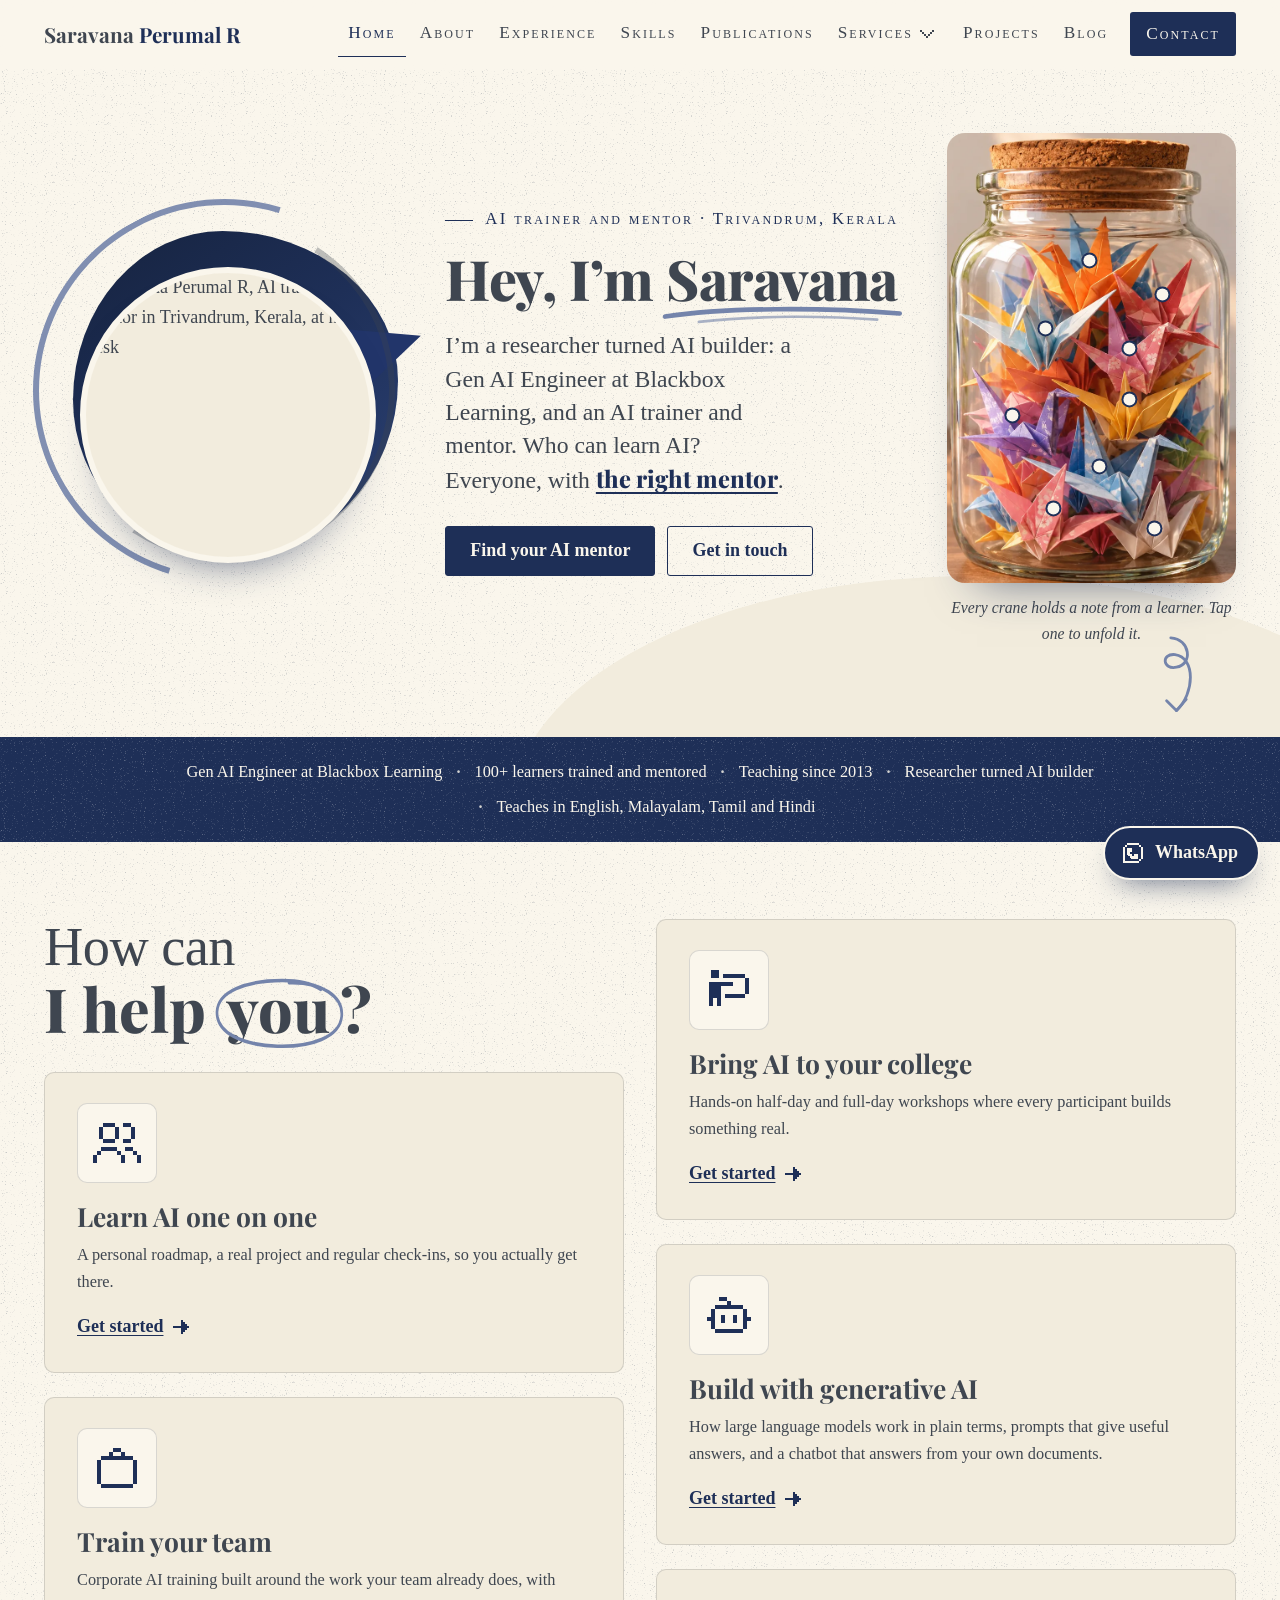
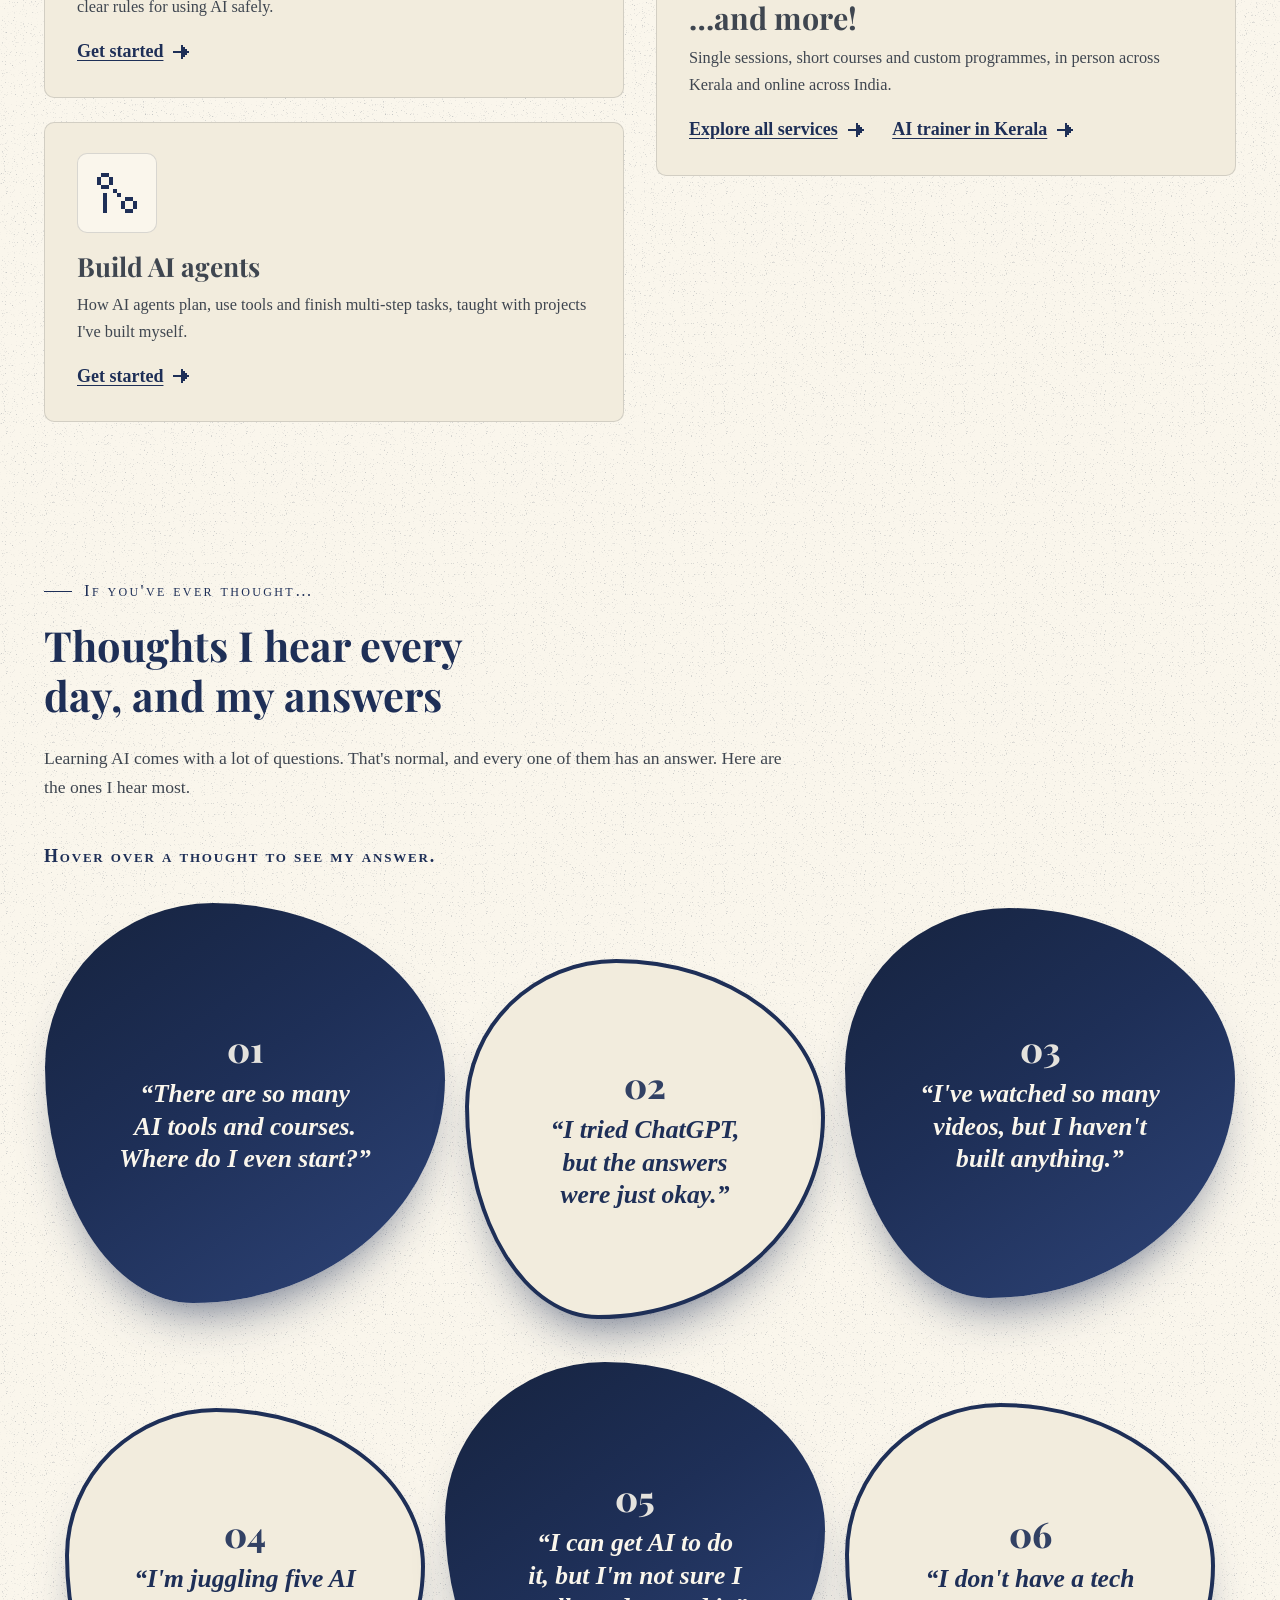
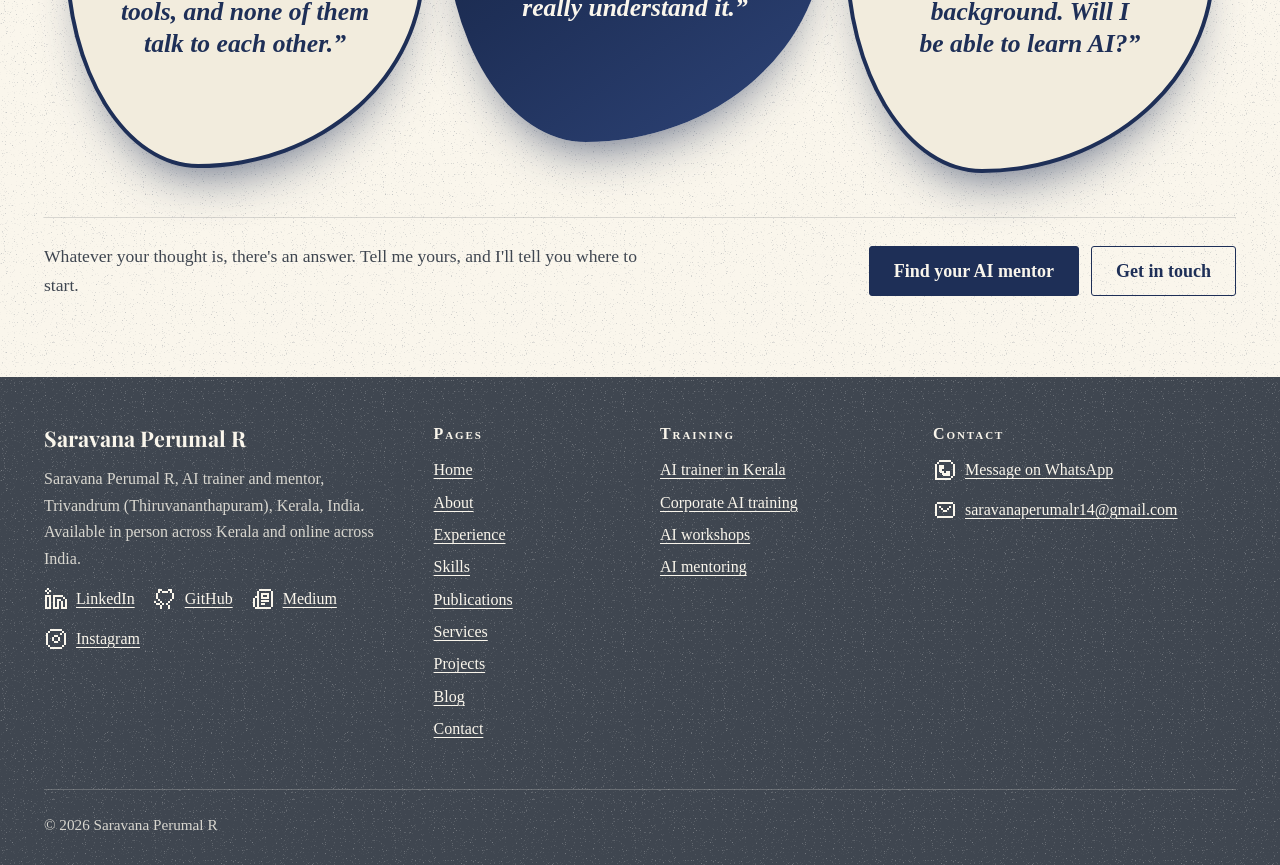
==== commit ef06a35d: "seo optimization" ====
--- a/index.html
+++ b/index.html
@@ -8,6 +8,7 @@
   <title>Saravana Perumal R | Gen AI Engineer and AI Trainer in Kerala</title>
   <meta name="description" content="Who can learn AI? Everyone, with the right mentor. Saravana Perumal R is a Gen AI Engineer and AI trainer in Trivandrum, Kerala, teaching AI in plain language.">
   <meta name="theme-color" content="#1E2F57">
+  <link rel="icon" type="image/png" href="assets/img/favicon.png">
 
   <!-- TODO: replace YOUR-DOMAIN with the live domain -->
   <link rel="canonical" href="https://YOUR-DOMAIN/">
@@ -23,8 +24,16 @@
   <link rel="preconnect" href="https://fonts.googleapis.com">
   <link rel="preconnect" href="https://fonts.gstatic.com" crossorigin>
   <link rel="stylesheet" href="https://fonts.googleapis.com/css2?family=Playfair+Display:wght@700;800&family=Tinos:wght@400;700&display=swap">
-  <link rel="stylesheet" href="assets/css/styles.css">
-
+  <link rel="stylesheet" href="assets/css/styles.css?v=20261126">
+
+  <script type="application/ld+json">
+  {
+    "@context": "https://schema.org",
+    "@type": "WebSite",
+    "name": "Saravana Perumal R",
+    "url": "https://YOUR-DOMAIN/"
+  }
+  </script>
   <script type="application/ld+json">
   {
     "@context": "https://schema.org",
@@ -50,7 +59,7 @@
   }
   </script>
 
-  <script src="assets/js/main.js" defer></script>
+  <script src="assets/js/main.js?v=20261126" defer></script>
 </head>
 <body>
   <a class="skip-link" href="#main">Skip to content</a>
@@ -104,6 +113,21 @@
             <a class="btn btn--ghost" href="contact.html">Get in touch</a>
           </div>
         </div>
+        <figure class="hero-jar">
+          <div class="jar-stage">
+            <img class="jar-img" src="assets/img/crane-jar.webp" width="690" height="1075" alt="A glass jar filled with colourful paper cranes" decoding="async">
+              <button class="crane-spot" type="button" style="--x:49.3%;--y:28.4%" data-crane="0" data-color="#F6A65B" aria-label="Unfold the orange crane: a note from a learner (1 of 9)"><span class="crane-dot" aria-hidden="true"></span></button>
+              <button class="crane-spot" type="button" style="--x:34.1%;--y:43.3%" data-crane="1" data-color="#A8C8EC" aria-label="Unfold the light blue crane: a note from a learner (2 of 9)"><span class="crane-dot" aria-hidden="true"></span></button>
+              <button class="crane-spot" type="button" style="--x:63.0%;--y:47.9%" data-crane="2" data-color="#F3B3C6" aria-label="Unfold the pink crane: a note from a learner (3 of 9)"><span class="crane-dot" aria-hidden="true"></span></button>
+              <button class="crane-spot" type="button" style="--x:74.6%;--y:35.8%" data-crane="3" data-color="#E98A95" aria-label="Unfold the red crane: a note from a learner (4 of 9)"><span class="crane-dot" aria-hidden="true"></span></button>
+              <button class="crane-spot" type="button" style="--x:22.5%;--y:62.8%" data-crane="4" data-color="#BBA6DE" aria-label="Unfold the purple crane: a note from a learner (5 of 9)"><span class="crane-dot" aria-hidden="true"></span></button>
+              <button class="crane-spot" type="button" style="--x:63.0%;--y:59.1%" data-crane="5" data-color="#F6D06E" aria-label="Unfold the yellow crane: a note from a learner (6 of 9)"><span class="crane-dot" aria-hidden="true"></span></button>
+              <button class="crane-spot" type="button" style="--x:52.9%;--y:74.0%" data-crane="6" data-color="#A0C4E8" aria-label="Unfold the blue crane: a note from a learner (7 of 9)"><span class="crane-dot" aria-hidden="true"></span></button>
+              <button class="crane-spot" type="button" style="--x:37.0%;--y:83.3%" data-crane="7" data-color="#F5BFCD" aria-label="Unfold the pink crane: a note from a learner (8 of 9)"><span class="crane-dot" aria-hidden="true"></span></button>
+              <button class="crane-spot" type="button" style="--x:71.7%;--y:87.9%" data-crane="8" data-color="#F7F3EA" aria-label="Unfold the white crane: a note from a learner (9 of 9)"><span class="crane-dot" aria-hidden="true"></span></button>
+          </div>
+          <figcaption class="jar-caption">Every crane holds a note from a learner. Tap one to unfold it.</figcaption>
+        </figure>
       </div>
       <svg class="hero-doodle" viewBox="0 0 80 120" aria-hidden="true" focusable="false"><path d="M34 4 C 62 6, 66 42, 42 46 C 22 50, 20 26, 40 28 C 70 32, 68 84, 42 108" fill="none" stroke="currentColor" stroke-width="4" stroke-linecap="round"/><path d="M28 94 L42 108 L56 92" fill="none" stroke="currentColor" stroke-width="4" stroke-linecap="round" stroke-linejoin="round"/></svg>
     </section>
@@ -254,6 +278,21 @@
       </div>
     </section>
   </main>
+
+  <!-- Crane notes: one <blockquote> per real review, in the order the cranes are clicked.
+       Ground rule: never invent reviews. Paste real ones from learners, with their permission:
+       <blockquote data-name="Name" data-role="Role, organisation"><p>One or two lines.</p></blockquote>
+       While this is empty, every crane shows the "on their way" note. -->
+  <template id="crane-notes">
+  </template>
+  <dialog class="crane-note" id="crane-note" aria-labelledby="crane-note-title">
+    <div class="crane-paper">
+      <button class="crane-close" type="button" aria-label="Fold the note away"><svg class="ico ico-x" viewBox="0 0 24 24" fill="currentColor" shape-rendering="crispEdges" aria-hidden="true" focusable="false"><path fill="currentColor" d="M7 19H5v-2h2zm12 0h-2v-2h2zM9 15v2H7v-2zm8 2h-2v-2h2zm-6-2H9v-2h2zm4 0h-2v-2h2zm-2-2h-2v-2h2zm-2-2H9V9h2zm4 0h-2V9h2zM9 9H7V7h2zm8 0h-2V7h2zM7 7H5V5h2zm12 0h-2V5h2z"/></svg></button>
+      <p class="crane-label" id="crane-note-title">A note from a learner</p>
+      <blockquote class="crane-text"><p></p></blockquote>
+      <p class="crane-who"></p>
+    </div>
+  </dialog>
 
   <footer class="site-footer">
     <div class="container">
--- a/assets/css/styles.css
+++ b/assets/css/styles.css
@@ -546,6 +546,138 @@
 }
 @media (prefers-reduced-motion: reduce) { .hp-blob { animation: none; } }
 
+/* Hero crane jar: click a crane and its note unfolds */
+@media (min-width: 1200px) {
+  .hero-home-grid { grid-template-columns: minmax(0, 0.9fr) minmax(0, 1.15fr) minmax(0, 0.72fr); gap: 40px; }
+  .hero-home-copy h1 { font-size: clamp(2.6rem, 1.4rem + 2.6vw, 4.2rem); }
+  .hero-home-lede { font-size: clamp(1.2rem, 1rem + 0.6vw, 1.5rem); }
+}
+@media (min-width: 900px) and (max-width: 1199px) {
+  .hero-jar { grid-column: 1 / -1; justify-self: center; }
+}
+.hero-jar { margin: 0; width: min(330px, 100%); justify-self: center; }
+.jar-stage { position: relative; }
+.jar-img {
+  display: block;
+  width: 100%;
+  height: auto;
+  border-radius: 18px;
+  box-shadow: 0 28px 44px -30px rgba(30, 47, 87, 0.65);
+}
+.crane-spot {
+  position: absolute;
+  left: var(--x);
+  top: var(--y);
+  width: 17%;
+  aspect-ratio: 1;
+  transform: translate(-50%, -50%);
+  border: 0;
+  border-radius: 50%;
+  background: transparent;
+  cursor: pointer;
+  transition: box-shadow 0.2s ease, background-color 0.2s ease;
+}
+.crane-spot:hover, .crane-spot:focus-visible {
+  background: rgba(250, 246, 236, 0.18);
+  box-shadow: 0 0 0 3px var(--ivory), 0 0 0 6px var(--ink);
+  outline: none;
+}
+.crane-dot {                              /* a small pulsing dot says "click me" */
+  position: absolute;
+  left: 50%;
+  top: 50%;
+  width: 12px;
+  height: 12px;
+  margin: -6px 0 0 -6px;
+  border-radius: 50%;
+  background: var(--ivory);
+  box-shadow: 0 0 0 2px var(--ink);
+  animation: crane-pulse 2.6s ease-out infinite;
+}
+.crane-spot:nth-child(3n) .crane-dot { animation-delay: -0.9s; }
+.crane-spot:nth-child(3n+1) .crane-dot { animation-delay: -1.7s; }
+@keyframes crane-pulse {
+  0% { box-shadow: 0 0 0 2px var(--ink), 0 0 0 0 rgba(250, 246, 236, 0.9); }
+  70% { box-shadow: 0 0 0 2px var(--ink), 0 0 0 12px rgba(250, 246, 236, 0); }
+  100% { box-shadow: 0 0 0 2px var(--ink), 0 0 0 0 rgba(250, 246, 236, 0); }
+}
+.jar-caption { margin-top: 12px; font-size: 0.98rem; text-align: center; font-style: italic; }
+
+/* The unfolded note */
+.crane-note {
+  padding: 0;
+  border: 0;
+  background: transparent;
+  max-width: min(440px, calc(100vw - 32px));
+  width: 100%;
+  overflow: visible;
+}
+.crane-note::backdrop { background: rgba(30, 47, 87, 0.55); backdrop-filter: blur(3px); }
+.crane-paper {
+  --paper: #F6D06E;
+  position: relative;
+  aspect-ratio: 1;
+  display: flex;
+  flex-direction: column;
+  justify-content: center;
+  padding: 14% 12%;
+  color: var(--ink);
+  background:
+    linear-gradient(45deg, transparent calc(50% - 0.6px), rgba(30, 47, 87, 0.13) 50%, transparent calc(50% + 0.6px)),
+    linear-gradient(-45deg, transparent calc(50% - 0.6px), rgba(30, 47, 87, 0.13) 50%, transparent calc(50% + 0.6px)),
+    linear-gradient(90deg, transparent calc(50% - 0.6px), rgba(30, 47, 87, 0.08) 50%, transparent calc(50% + 0.6px)),
+    linear-gradient(0deg, transparent calc(50% - 0.6px), rgba(30, 47, 87, 0.08) 50%, transparent calc(50% + 0.6px)),
+    linear-gradient(135deg, rgba(255, 255, 255, 0.35), rgba(255, 255, 255, 0) 55%),
+    var(--paper);
+  box-shadow: 0 30px 60px -20px rgba(0, 0, 0, 0.45);
+}
+.crane-note[open] .crane-paper { animation: crane-unfold 0.75s cubic-bezier(0.2, 0.8, 0.2, 1) both; }
+.crane-note[open] .crane-paper > * { animation: crane-ink 0.5s ease 0.45s both; }
+@keyframes crane-unfold {
+  0% { clip-path: polygon(50% 0, 100% 50%, 50% 100%, 0 50%); transform: scale(0.25) rotate(-45deg); }
+  55% { clip-path: polygon(50% 0, 100% 50%, 50% 100%, 0 50%); transform: scale(0.9) rotate(0deg); }
+  100% { clip-path: polygon(0 0, 100% 0, 100% 100%, 0 100%); transform: none; }
+}
+@keyframes crane-ink { from { opacity: 0; transform: translateY(6px); } to { opacity: 1; transform: none; } }
+.crane-label {
+  margin: 0 0 12px;
+  font-variant: small-caps;
+  letter-spacing: 0.12em;
+  font-weight: 700;
+  font-size: 0.95rem;
+  text-align: center;
+}
+.crane-text { margin: 0; text-align: center; }
+.crane-text p {
+  margin: 0;
+  font-family: var(--font-head);
+  font-style: italic;
+  font-weight: 700;
+  font-size: clamp(1.15rem, 1rem + 0.8vw, 1.45rem);
+  line-height: 1.4;
+}
+.crane-who { margin: 14px 0 0; text-align: center; font-size: 0.98rem; }
+.crane-who strong { display: block; font-size: 1.05rem; }
+.crane-close {
+  position: absolute;
+  top: 10px;
+  right: 10px;
+  display: grid;
+  place-items: center;
+  width: 44px;
+  height: 44px;
+  border: 0;
+  border-radius: 50%;
+  background: rgba(255, 255, 255, 0.55);
+  color: var(--ink);
+  cursor: pointer;
+}
+.crane-close:hover, .crane-close:focus-visible { background: var(--ivory); outline: 2px solid var(--ink); }
+@media (prefers-reduced-motion: reduce) {
+  .crane-dot { animation: none; }
+  .crane-note[open] .crane-paper, .crane-note[open] .crane-paper > * { animation: none; }
+}
+
 /* Homepage 'How can I help you?': two staggered columns of cards */
 .sr-only {
   position: absolute; width: 1px; height: 1px; padding: 0; margin: -1px;
